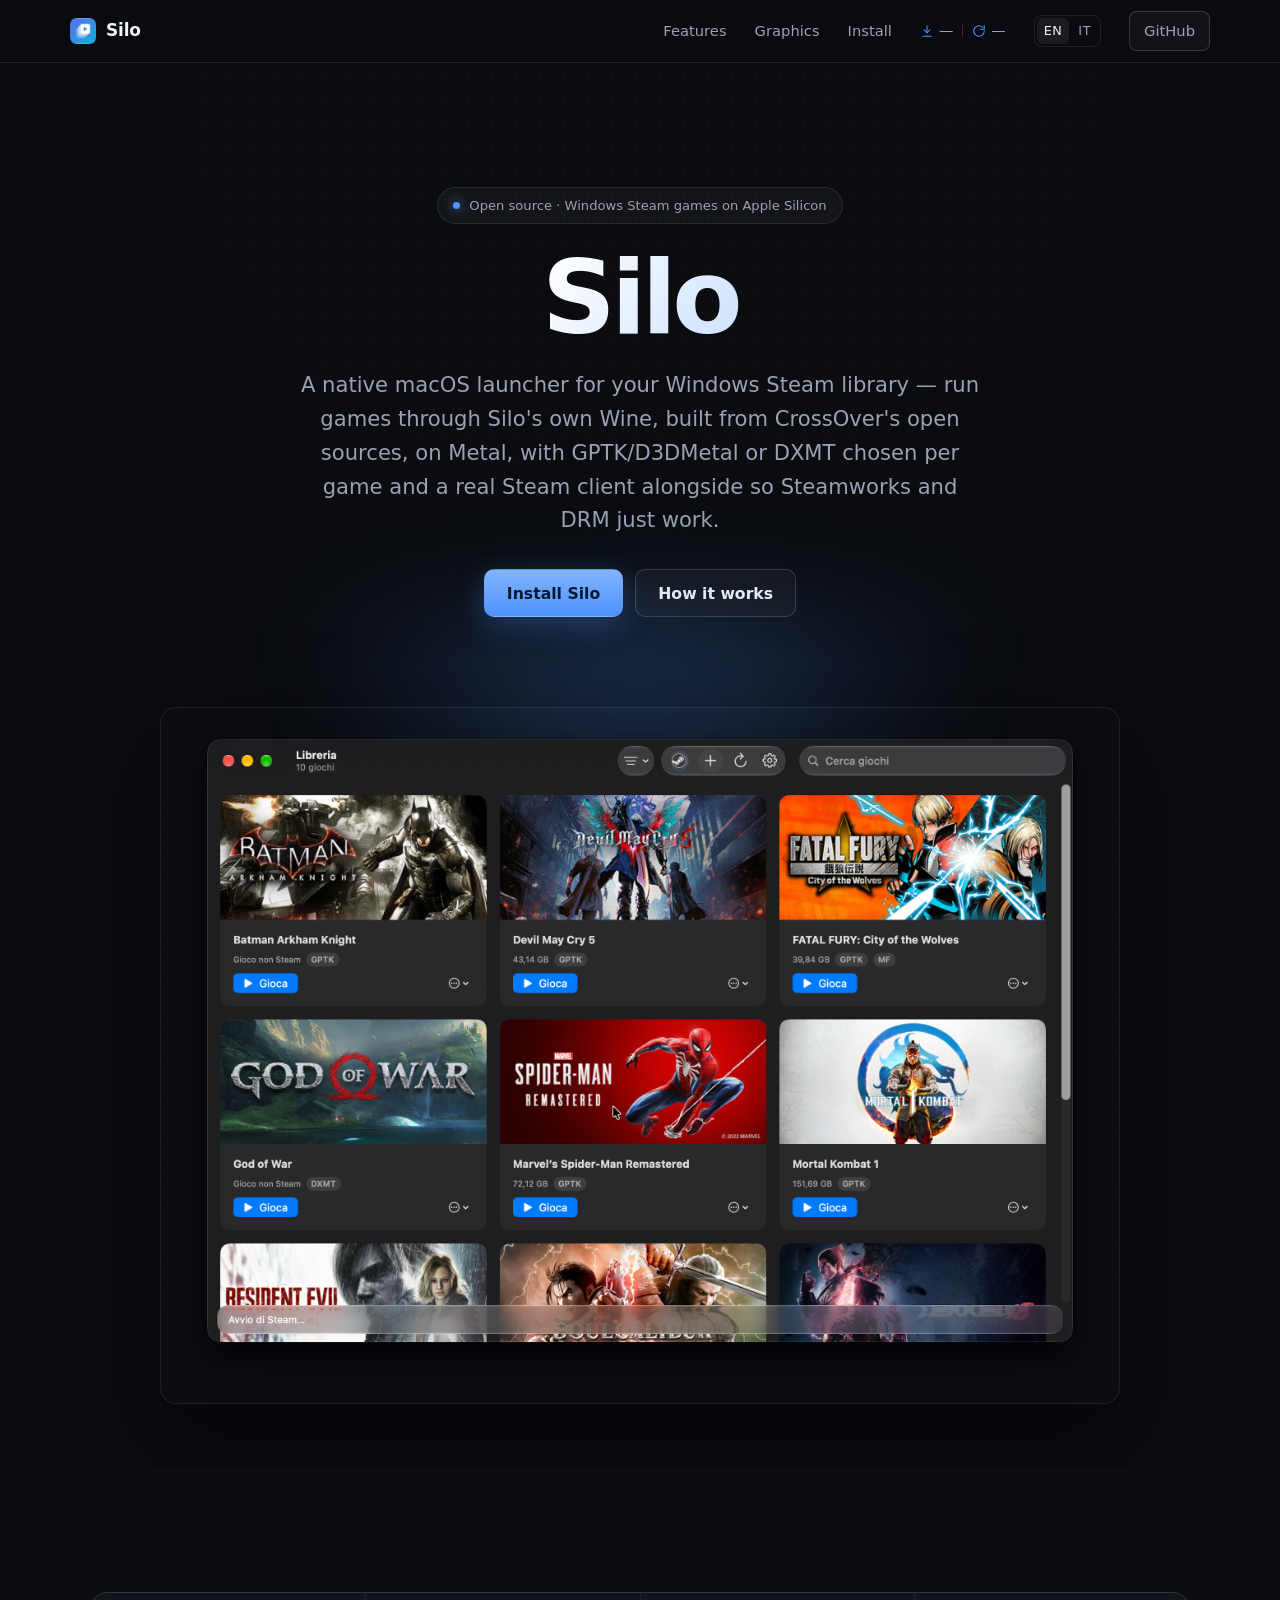
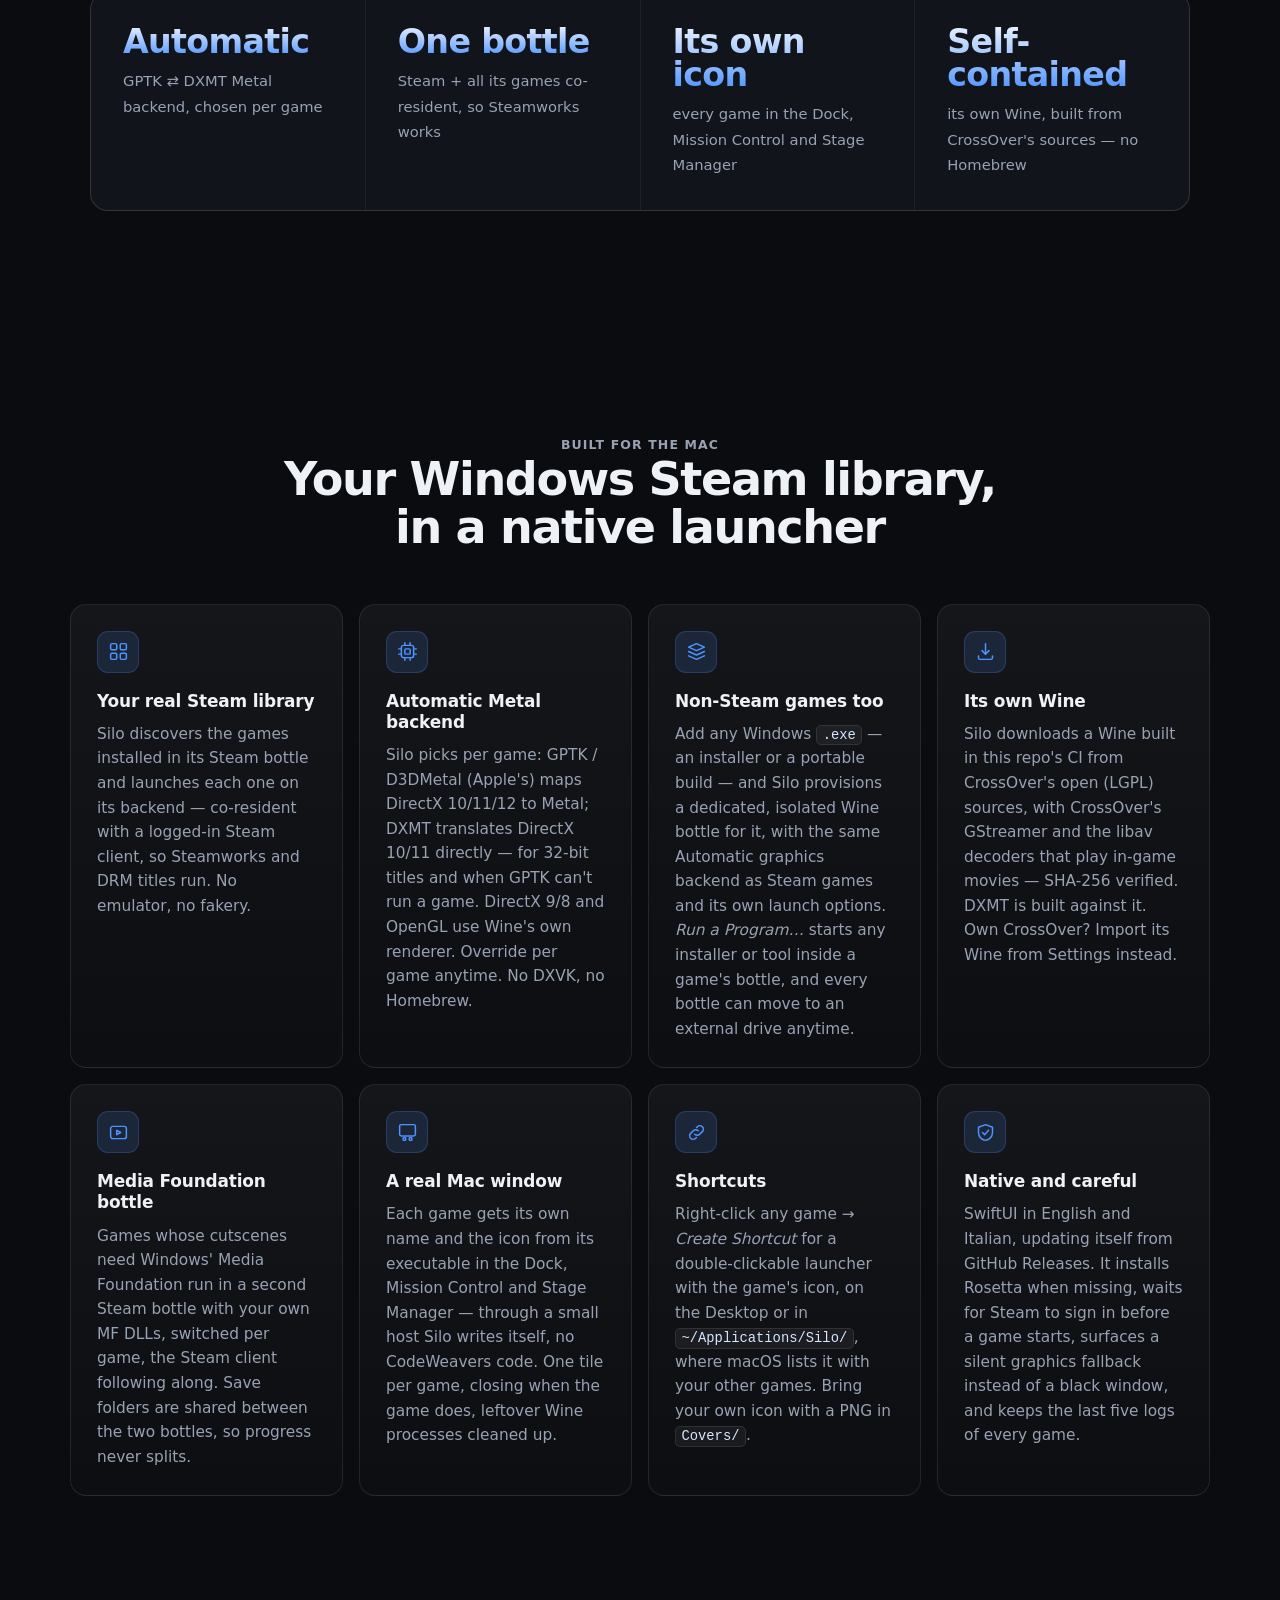
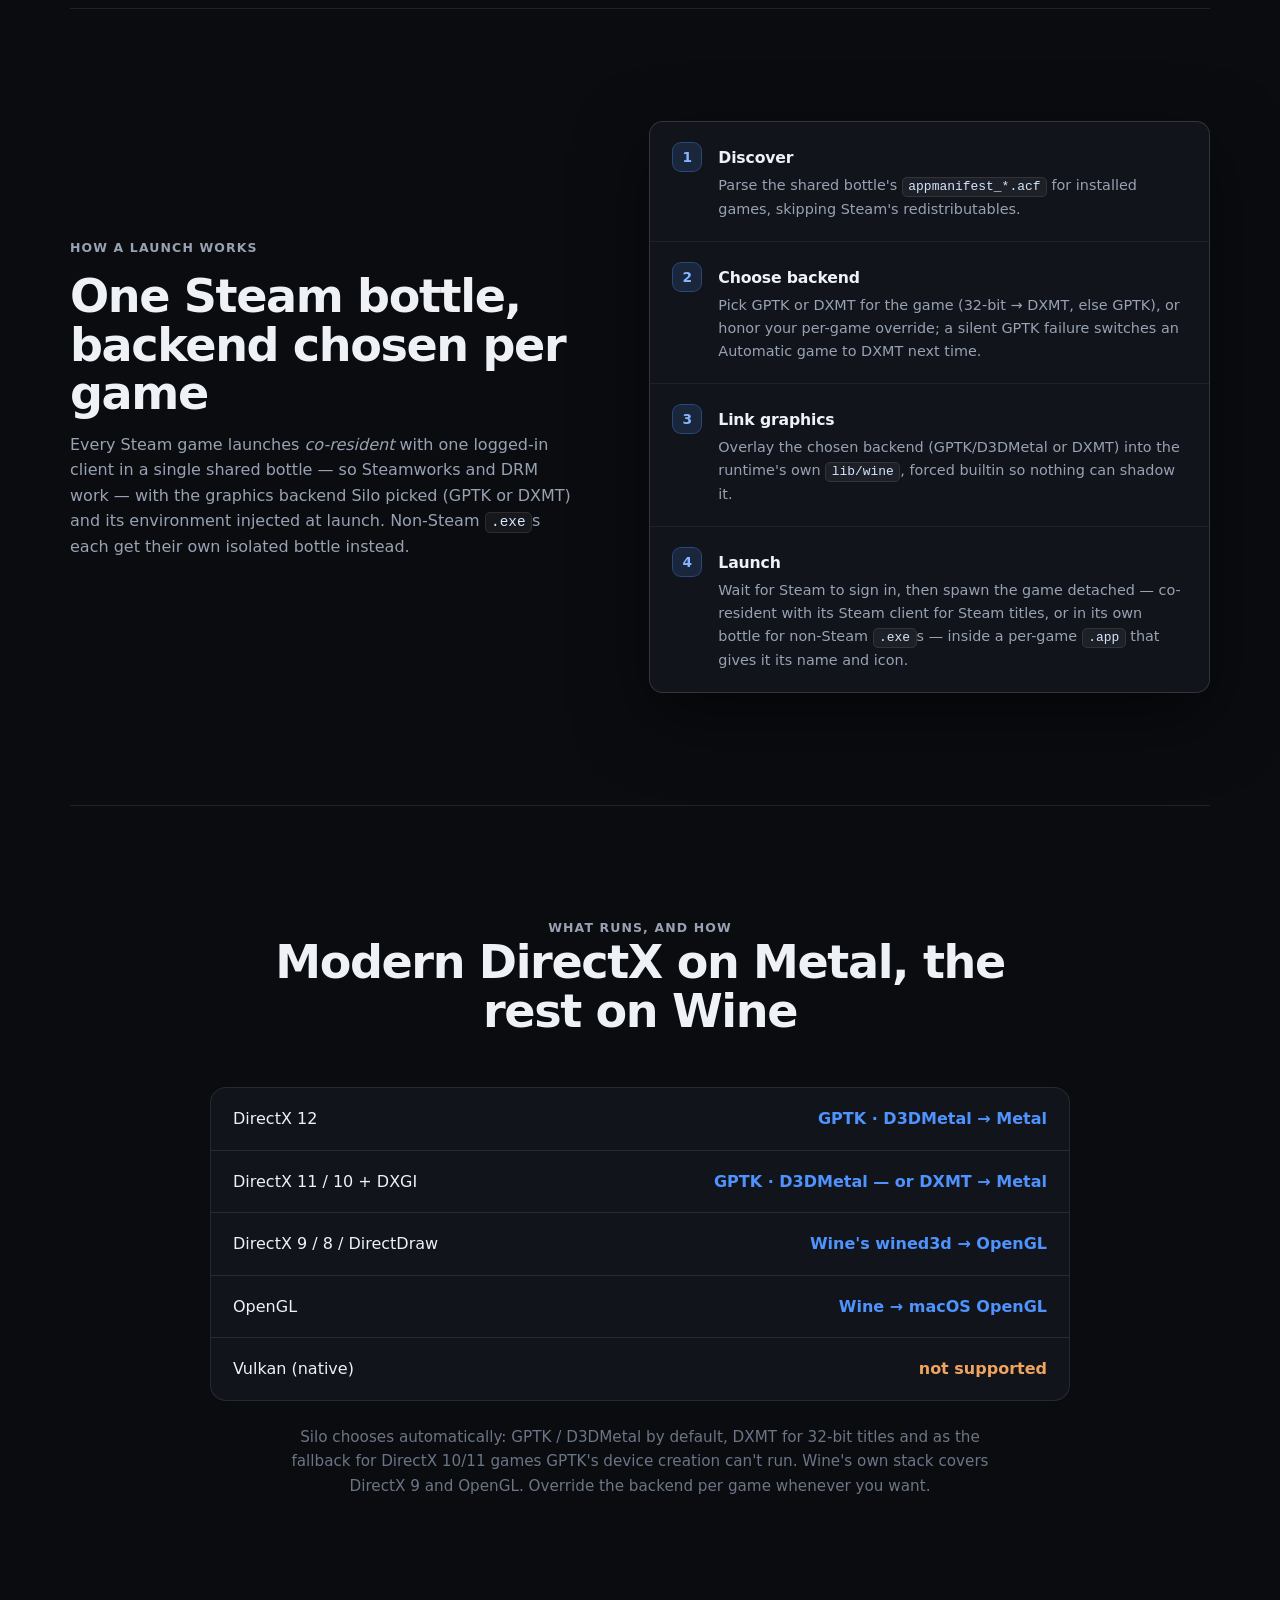
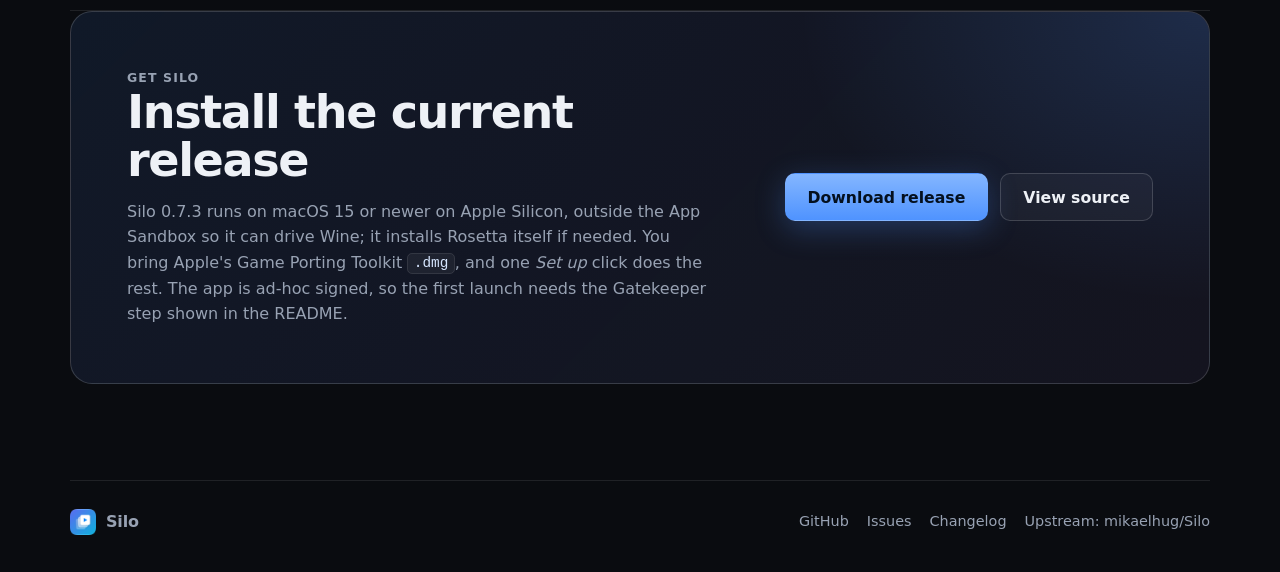
==== docs/index.html @ 8a3b64c2 "README e sito: immagine della libreria di nuovo visibile Il testo alternativo di dashboard.png scrit" ====
<!doctype html>
<html lang="en">
  <head>
    <meta charset="utf-8">
    <meta name="viewport" content="width=device-width, initial-scale=1">
    <title>Silo - Windows Steam games on Apple Silicon</title>
    <meta
      name="description"
      content="Silo is a native, open-source macOS launcher for your Windows Steam library. It runs games through its own Wine, built from CrossOver's open sources, on Metal — automatically choosing Apple's GPTK/D3DMetal or DXMT per game — co-resident with a real Steam client so Steamworks and DRM work, with in-game video, per-game icons in the Dock and Mission Control, and isolated bottles for non-Steam games."
    >
    <meta name="theme-color" content="#0a0c10">
    <link rel="canonical" href="https://dino0005.github.io/Silo/">
    <link rel="alternate" hreflang="en" href="https://dino0005.github.io/Silo/">
    <link rel="alternate" hreflang="it" href="https://dino0005.github.io/Silo/it/">
    <link rel="alternate" hreflang="x-default" href="https://dino0005.github.io/Silo/">
    <!--
      Language pick: a visitor whose browser's first preferred language is Italian
      goes to it/, unless they chose a language with the EN · IT switch (stored in
      localStorage as "silo-lang", which always wins). Runs before the stylesheet
      so the English page never flashes on the way.
    -->
    <script>
      (function () {
        var choice = null;
        try { choice = localStorage.getItem("silo-lang"); } catch (e) { /* storage blocked: follow the browser */ }
        var langs = navigator.languages && navigator.languages.length ? navigator.languages : [navigator.language || ""];
        if (choice === "it" || (!choice && /^it\b/i.test(langs[0]))) {
          location.replace("it/" + location.hash);
        }
      })();
    </script>
    <meta property="og:title" content="Silo - Windows Steam games on Apple Silicon">
    <meta
      property="og:description"
      content="A native macOS launcher for Windows Steam games: Wine built from CrossOver's sources, an automatic GPTK/D3DMetal ⇄ DXMT backend per game, a co-resident Steam client so Steamworks and DRM work, in-game video, and isolated bottles for non-Steam games."
    >
    <meta property="og:type" content="website">
    <meta property="og:url" content="https://dino0005.github.io/Silo/">
    <meta property="og:image" content="https://dino0005.github.io/Silo/images/dashboard.png">
    <meta name="twitter:card" content="summary_large_image">
    <meta name="twitter:title" content="Silo - Windows Steam games on Apple Silicon">
    <meta
      name="twitter:description"
      content="A native, open-source macOS launcher for Windows Steam games — Wine on Metal with an automatic GPTK/D3DMetal ⇄ DXMT backend and a real co-resident Steam client."
    >
    <meta name="twitter:image" content="https://dino0005.github.io/Silo/images/dashboard.png">
    <link rel="icon" type="image/png" href="images/silo-icon.png">
    <link rel="apple-touch-icon" href="images/silo-icon.png">
    <link rel="stylesheet" href="styles.css">
    <script type="application/ld+json">
      {
        "@context": "https://schema.org",
        "@type": "SoftwareApplication",
        "name": "Silo",
        "applicationCategory": "GameApplication",
        "operatingSystem": "macOS 15+ on Apple Silicon",
        "description": "A native, open-source macOS launcher for Windows Steam games via Wine built from CrossOver's open sources, choosing a Metal graphics backend per game — Apple's Game Porting Toolkit (D3DMetal) or DXMT — with a co-resident Steam client so Steamworks and DRM work.",
        "softwareVersion": "0.7.3",
        "url": "https://dino0005.github.io/Silo/",
        "downloadUrl": "https://github.com/Dino0005/Silo/releases",
        "codeRepository": "https://github.com/Dino0005/Silo",
        "programmingLanguage": ["Swift"],
        "screenshot": "https://dino0005.github.io/Silo/images/dashboard.png"
      }
    </script>
  </head>
  <body>
    <nav class="nav" aria-label="Main navigation">
      <div class="nav-inner">
        <a class="brand" href="#top" aria-label="Silo home">
          <img class="brand-mark" src="images/silo-icon.png" alt="" width="26" height="26">
          <span>Silo</span>
        </a>
        <div class="nav-links">
          <a href="#features">Features</a>
          <a href="#graphics">Graphics</a>
          <a href="#install">Install</a>
          <!-- Total downloads + latest-release downloads, filled from stats.json at runtime; hidden until it loads. -->
          <a class="nav-stat" id="nav-stat" href="https://github.com/Dino0005/Silo/releases" aria-label="Downloads and latest release" hidden>
            <span class="nav-stat-item" id="nav-stat-downloads">
              <svg class="nav-stat-icon" viewBox="0 0 24 24" fill="none" stroke="currentColor" stroke-width="1.8" stroke-linecap="round" stroke-linejoin="round" aria-hidden="true">
                <path d="M12 3v12"></path>
                <path d="M7 10l5 5 5-5"></path>
                <path d="M5 21h14"></path>
              </svg>
              <span id="nav-stat-total">—</span>
            </span>
            <span class="nav-stat-sep" aria-hidden="true"></span>
            <span class="nav-stat-item" id="nav-stat-updates">
              <svg class="nav-stat-icon" viewBox="0 0 24 24" fill="none" stroke="currentColor" stroke-width="1.8" stroke-linecap="round" stroke-linejoin="round" aria-hidden="true">
                <path d="M21 12a9 9 0 1 1-2.64-6.36"></path>
                <path d="M21 3v6h-6"></path>
              </svg>
              <span id="nav-stat-latest">—</span>
            </span>
          </a>
          <span class="nav-lang" aria-label="Language">
            <a href="./" lang="en" data-lang="en" aria-current="page">EN</a>
            <a href="it/" lang="it" hreflang="it" data-lang="it">IT</a>
          </span>
          <a class="nav-cta" href="https://github.com/Dino0005/Silo">GitHub</a>
        </div>
      </div>
    </nav>

    <header class="hero" id="top">
      <div class="hero-inner">
        <p class="badge">Open source · Windows Steam games on Apple Silicon</p>
        <h1>Silo</h1>
        <p class="lede">
          A native macOS launcher for your Windows Steam library — run games
          through Silo's own Wine, built from CrossOver's open sources, on Metal,
          with GPTK/D3DMetal or DXMT chosen per game and a real Steam client
          alongside so Steamworks and DRM just work.
        </p>
        <div class="actions" aria-label="Primary actions">
          <a class="button primary" href="#install">Install Silo</a>
          <a class="button secondary" href="#how">How it works</a>
        </div>
      </div>
      <div class="hero-shot">
        <img
          src="images/dashboard.png"
          alt="Silo library window in its Classic layout — a ten-game library in alphabetical order, Steam and non-Steam games together: Batman Arkham Knight, Devil May Cry 5, Fatal Fury: City of the Wolves, God of War, Marvel's Spider-Man Remastered and Mortal Kombat 1, each with its whole cover, install size or “non-Steam game”, a graphics-backend badge (GPTK or DXMT), an MF badge on the games in the Media Foundation bottle, and a Play button; below them Resident Evil Requiem, Soulcalibur VI and Tekken 8 show through a Liquid Glass status line reading “Starting Steam…”"
          width="960"
        >
      </div>
    </header>

    <main>
      <section class="section" style="padding-top: clamp(48px, 7vw, 84px)">
        <div class="metric-band" aria-label="Silo at a glance">
          <div class="metric">
            <span class="metric-value">Automatic</span>
            <span class="metric-label">GPTK ⇄ DXMT Metal backend, chosen per game</span>
          </div>
          <div class="metric">
            <span class="metric-value">One bottle</span>
            <span class="metric-label">Steam + all its games co-resident, so Steamworks works</span>
          </div>
          <div class="metric">
            <span class="metric-value">Its own icon</span>
            <span class="metric-label">every game in the Dock, Mission Control and Stage Manager</span>
          </div>
          <div class="metric">
            <span class="metric-value">Self-contained</span>
            <span class="metric-label">its own Wine, built from CrossOver's sources — no Homebrew</span>
          </div>
        </div>
      </section>

      <section class="section" id="features">
        <div class="section-heading">
          <p class="eyebrow">Built for the Mac</p>
          <h2>Your Windows Steam library, in a native launcher</h2>
        </div>
        <div class="feature-grid">
          <article class="feature">
            <div class="feature-icon" aria-hidden="true">
              <svg viewBox="0 0 24 24" fill="none" stroke="currentColor" stroke-width="1.7" stroke-linecap="round" stroke-linejoin="round">
                <rect x="3" y="3" width="7" height="7" rx="1.5"></rect>
                <rect x="14" y="3" width="7" height="7" rx="1.5"></rect>
                <rect x="3" y="14" width="7" height="7" rx="1.5"></rect>
                <rect x="14" y="14" width="7" height="7" rx="1.5"></rect>
              </svg>
            </div>
            <h3>Your real Steam library</h3>
            <p>
              Silo discovers the games installed in its Steam bottle and launches
              each one on its backend — co-resident with a logged-in Steam client,
              so Steamworks and DRM titles run. No emulator, no fakery.
            </p>
          </article>
          <article class="feature">
            <div class="feature-icon" aria-hidden="true">
              <svg viewBox="0 0 24 24" fill="none" stroke="currentColor" stroke-width="1.7" stroke-linecap="round" stroke-linejoin="round">
                <rect x="5" y="5" width="14" height="14" rx="2.5"></rect>
                <rect x="9" y="9" width="6" height="6" rx="1"></rect>
                <path d="M9 2v3M15 2v3M9 19v3M15 19v3M2 9h3M2 15h3M19 9h3M19 15h3"></path>
              </svg>
            </div>
            <h3>Automatic Metal backend</h3>
            <p>
              Silo picks per game: GPTK / D3DMetal (Apple's) maps DirectX 10/11/12
              to Metal; DXMT translates DirectX 10/11 directly — for 32-bit titles
              and when GPTK can't run a game. DirectX 9/8 and OpenGL use Wine's own
              renderer. Override per game anytime. No DXVK, no Homebrew.
            </p>
          </article>
          <article class="feature">
            <div class="feature-icon" aria-hidden="true">
              <svg viewBox="0 0 24 24" fill="none" stroke="currentColor" stroke-width="1.7" stroke-linecap="round" stroke-linejoin="round">
                <path d="M3 7l9-4 9 4-9 4-9-4z"></path>
                <path d="M3 12l9 4 9-4"></path>
                <path d="M3 17l9 4 9-4"></path>
              </svg>
            </div>
            <h3>Non-Steam games too</h3>
            <p>
              Add any Windows <code>.exe</code> — an installer or a portable build —
              and Silo provisions a dedicated, isolated Wine bottle for it, with the
              same Automatic graphics backend as Steam games and its own launch options.
              <em>Run a Program…</em> starts any installer or tool inside a game's bottle,
              and every bottle can move to an external drive anytime.
            </p>
          </article>
          <article class="feature">
            <div class="feature-icon" aria-hidden="true">
              <svg viewBox="0 0 24 24" fill="none" stroke="currentColor" stroke-width="1.7" stroke-linecap="round" stroke-linejoin="round">
                <path d="M12 3v12"></path>
                <path d="M8 11l4 4 4-4"></path>
                <path d="M4 17v2a2 2 0 0 0 2 2h12a2 2 0 0 0 2-2v-2"></path>
              </svg>
            </div>
            <h3>Its own Wine</h3>
            <p>
              Silo downloads a Wine built in this repo's CI from CrossOver's open
              (LGPL) sources, with CrossOver's GStreamer and the libav decoders that
              play in-game movies — SHA-256 verified. DXMT is built against it. Own
              CrossOver? Import its Wine from Settings instead.
            </p>
          </article>
          <article class="feature">
            <div class="feature-icon" aria-hidden="true">
              <svg viewBox="0 0 24 24" fill="none" stroke="currentColor" stroke-width="1.7" stroke-linecap="round" stroke-linejoin="round">
                <rect x="3" y="5" width="18" height="14" rx="2.5"></rect>
                <path d="M10 9.5v5l4.5-2.5z"></path>
              </svg>
            </div>
            <h3>Media Foundation bottle</h3>
            <p>
              Games whose cutscenes need Windows' Media Foundation run in a second
              Steam bottle with your own MF DLLs, switched per game, the Steam client
              following along. Save folders are shared between the two bottles, so
              progress never splits.
            </p>
          </article>
          <article class="feature">
            <div class="feature-icon" aria-hidden="true">
              <svg viewBox="0 0 24 24" fill="none" stroke="currentColor" stroke-width="1.7" stroke-linecap="round" stroke-linejoin="round">
                <rect x="3" y="3" width="18" height="13" rx="2"></rect>
                <rect x="7" y="18" width="3" height="3" rx="0.8"></rect>
                <rect x="14" y="18" width="3" height="3" rx="0.8"></rect>
              </svg>
            </div>
            <h3>A real Mac window</h3>
            <p>
              Each game gets its own name and the icon from its executable in the
              Dock, Mission Control and Stage Manager — through a small host Silo
              writes itself, no CodeWeavers code. One tile per game, closing when the
              game does, leftover Wine processes cleaned up.
            </p>
          </article>
          <article class="feature">
            <div class="feature-icon" aria-hidden="true">
              <svg viewBox="0 0 24 24" fill="none" stroke="currentColor" stroke-width="1.7" stroke-linecap="round" stroke-linejoin="round">
                <path d="M10 14a4 4 0 0 0 5.66 0l3-3a4 4 0 0 0-5.66-5.66l-1 1"></path>
                <path d="M14 10a4 4 0 0 0-5.66 0l-3 3a4 4 0 0 0 5.66 5.66l1-1"></path>
              </svg>
            </div>
            <h3>Shortcuts</h3>
            <p>
              Right-click any game → <em>Create Shortcut</em> for a double-clickable
              launcher with the game's icon, on the Desktop or in
              <code>~/Applications/Silo/</code>, where macOS lists it with your other
              games. Bring your own icon with a PNG in <code>Covers/</code>.
            </p>
          </article>
          <article class="feature">
            <div class="feature-icon" aria-hidden="true">
              <svg viewBox="0 0 24 24" fill="none" stroke="currentColor" stroke-width="1.7" stroke-linecap="round" stroke-linejoin="round">
                <path d="M12 3l8 3v6c0 4.5-3.4 8.2-8 9-4.6-.8-8-4.5-8-9V6z"></path>
                <path d="M8.5 12l2.5 2.5 4.5-5"></path>
              </svg>
            </div>
            <h3>Native and careful</h3>
            <p>
              SwiftUI in English and Italian, updating itself from GitHub Releases.
              It installs Rosetta when missing, waits for Steam to sign in before a
              game starts, surfaces a silent graphics fallback instead of a black
              window, and keeps the last five logs of every game.
            </p>
          </article>
        </div>
      </section>

      <section class="split" id="how">
        <div>
          <p class="eyebrow">How a launch works</p>
          <h2>One Steam bottle, backend chosen per game</h2>
          <p>
            Every Steam game launches <em>co-resident</em> with one logged-in client
            in a single shared bottle — so Steamworks and DRM work — with the graphics
            backend Silo picked (GPTK or DXMT) and its environment injected at launch.
            Non-Steam <code>.exe</code>s each get their own isolated bottle instead.
          </p>
        </div>
        <div class="flow" aria-label="The launch pipeline">
          <div class="flow-step">
            <span class="n" aria-hidden="true">1</span>
            <div>
              <h4>Discover</h4>
              <p>Parse the shared bottle's <code>appmanifest_*.acf</code> for installed games, skipping Steam's redistributables.</p>
            </div>
          </div>
          <div class="flow-step">
            <span class="n" aria-hidden="true">2</span>
            <div>
              <h4>Choose backend</h4>
              <p>Pick GPTK or DXMT for the game (32-bit → DXMT, else GPTK), or honor your per-game override; a silent GPTK failure switches an Automatic game to DXMT next time.</p>
            </div>
          </div>
          <div class="flow-step">
            <span class="n" aria-hidden="true">3</span>
            <div>
              <h4>Link graphics</h4>
              <p>Overlay the chosen backend (GPTK/D3DMetal or DXMT) into the runtime's own <code>lib/wine</code>, forced builtin so nothing can shadow it.</p>
            </div>
          </div>
          <div class="flow-step">
            <span class="n" aria-hidden="true">4</span>
            <div>
              <h4>Launch</h4>
              <p>Wait for Steam to sign in, then spawn the game detached — co-resident with its Steam client for Steam titles, or in its own bottle for non-Steam <code>.exe</code>s — inside a per-game <code>.app</code> that gives it its name and icon.</p>
            </div>
          </div>
        </div>
      </section>

      <section class="section" id="graphics">
        <div class="section-heading">
          <p class="eyebrow">What runs, and how</p>
          <h2>Modern DirectX on Metal, the rest on Wine</h2>
        </div>
        <div class="comparison">
          <div class="comparison-row">
            <span>DirectX 12</span>
            <strong>GPTK · D3DMetal → Metal</strong>
          </div>
          <div class="comparison-row">
            <span>DirectX 11 / 10 + DXGI</span>
            <strong>GPTK · D3DMetal — or DXMT → Metal</strong>
          </div>
          <div class="comparison-row">
            <span>DirectX 9 / 8 / DirectDraw</span>
            <strong>Wine's wined3d → OpenGL</strong>
          </div>
          <div class="comparison-row">
            <span>OpenGL</span>
            <strong>Wine → macOS OpenGL</strong>
          </div>
          <div class="comparison-row trail">
            <span>Vulkan (native)</span>
            <strong>not supported</strong>
          </div>
        </div>
        <p class="note">
          Silo chooses automatically: GPTK / D3DMetal by default, DXMT for 32-bit
          titles and as the fallback for DirectX 10/11 games GPTK's device creation
          can't run. Wine's own stack covers DirectX 9 and OpenGL. Override the
          backend per game whenever you want.
        </p>
      </section>

      <section class="install" id="install">
        <div>
          <p class="eyebrow">Get Silo</p>
          <h2>Install the current release</h2>
          <p>
            Silo 0.7.3 runs on macOS 15 or newer on Apple Silicon, outside the App
            Sandbox so it can drive Wine; it installs Rosetta itself if needed. You
            bring Apple's Game Porting Toolkit <code>.dmg</code>, and one <em>Set up</em>
            click does the rest. The app is ad-hoc signed, so the first launch needs
            the Gatekeeper step shown in the README.
          </p>
        </div>
        <div class="install-actions">
          <a class="button primary" href="https://github.com/Dino0005/Silo/releases">Download release</a>
          <a class="button secondary" href="https://github.com/Dino0005/Silo">View source</a>
        </div>
      </section>
    </main>

    <footer class="footer">
      <a class="brand" href="#top" aria-label="Silo home">
        <img class="brand-mark" src="images/silo-icon.png" alt="" width="26" height="26">
        <span>Silo</span>
      </a>
      <a href="https://github.com/Dino0005/Silo">GitHub</a>
      <a href="https://github.com/Dino0005/Silo/issues">Issues</a>
      <a href="https://github.com/Dino0005/Silo/blob/main/CHANGELOG.md">Changelog</a>
      <a href="https://github.com/mikaelhug/Silo">Upstream: mikaelhug/Silo</a>
    </footer>

    <!--
      Nav download counter. stats.json is generated at deploy time from GitHub's
      release download counts (Scripts/gen-stats.sh, run by the pages workflow) —
      no client-side tracking. The counter stays hidden unless the file loads and
      has a published release, so the nav degrades cleanly with JS off or data absent.
    -->
    <script>
      (function () {
        fetch("stats.json", { cache: "no-cache" })
          .then(function (r) { return r.ok ? r.json() : null; })
          .then(function (s) {
            if (!s || !s.latest) return;
            var fmt = function (n) { return (n || 0).toLocaleString("en-US"); };
            document.getElementById("nav-stat-total").textContent = fmt(s.total_downloads);
            document.getElementById("nav-stat-latest").textContent = fmt(s.latest.downloads);
            document.getElementById("nav-stat-downloads").title =
              fmt(s.total_downloads) + " total downloads across all releases";
            document.getElementById("nav-stat-updates").title =
              fmt(s.latest.downloads) + " on the latest release (v" + s.latest.version + ")";
            document.getElementById("nav-stat").hidden = false;
          })
          .catch(function () { /* leave the counter hidden */ });
      })();

      // The EN · IT switch remembers the choice, so the language redirect stops overriding it.
      document.querySelectorAll("[data-lang]").forEach(function (a) {
        a.addEventListener("click", function () {
          try { localStorage.setItem("silo-lang", a.dataset.lang); } catch (e) { /* not remembered: still navigates */ }
        });
      });
    </script>
  </body>
</html>
---- docs/styles.css ----
/* Silo — dark, modern marketing site (shares Velox's design language) */

:root {
  color-scheme: dark;

  --bg: #0a0c10;
  --bg-elev: #11141b;
  --surface: rgba(255, 255, 255, 0.035);
  --surface-2: rgba(255, 255, 255, 0.07);

  --border: rgba(255, 255, 255, 0.09);
  --border-strong: rgba(255, 255, 255, 0.16);

  --text: #eef1f6;
  --muted: #98a2b3;
  --faint: #6b7585;

  --accent: #4f93ff;
  --accent-bright: #84b6ff;
  --accent-ink: #04101f;
  --accent-soft: rgba(79, 147, 255, 0.14);
  --violet: #9d7cf0;
  --amber: #f0a35e;

  --shadow: 0 24px 70px rgba(0, 0, 0, 0.5);
  --w: 1140px;
  --nav-h: 62px;
}

* {
  box-sizing: border-box;
}

html {
  scroll-behavior: smooth;
  scroll-padding-top: calc(var(--nav-h) + 16px);
  -webkit-text-size-adjust: 100%;
}

body {
  margin: 0;
  color: var(--text);
  background:
    radial-gradient(900px 520px at 12% -8%, rgba(79, 147, 255, 0.13), transparent 60%),
    radial-gradient(820px 480px at 92% -4%, rgba(157, 124, 240, 0.12), transparent 58%),
    var(--bg);
  background-repeat: no-repeat;
  font-family:
    Inter, ui-sans-serif, system-ui, -apple-system, BlinkMacSystemFont,
    "Segoe UI", sans-serif;
  font-feature-settings: "cv02", "cv03", "cv04", "ss01";
  line-height: 1.6;
  -webkit-font-smoothing: antialiased;
}

::selection {
  background: rgba(79, 147, 255, 0.3);
  color: #fff;
}

a {
  color: var(--accent);
  text-decoration: none;
}

p a {
  text-decoration: underline;
  text-decoration-color: rgba(79, 147, 255, 0.4);
  text-underline-offset: 0.18em;
}

p a:hover {
  text-decoration-color: var(--accent);
}

code {
  border: 1px solid var(--border);
  border-radius: 5px;
  background: rgba(255, 255, 255, 0.05);
  padding: 0.08rem 0.34rem;
  font-family: ui-monospace, SFMono-Regular, "SF Mono", Menlo, monospace;
  font-size: 0.9em;
  color: #d6e6ff;
}

h1,
h2,
h3,
p {
  margin-top: 0;
}

h2 {
  margin-bottom: 14px;
  font-size: clamp(1.9rem, 3.6vw, 3rem);
  line-height: 1.05;
  letter-spacing: -0.03em;
}

h3 {
  margin-bottom: 10px;
  font-size: 1.06rem;
  line-height: 1.25;
  letter-spacing: -0.01em;
}

.eyebrow {
  margin: 0 0 14px;
  color: var(--accent);
  font-size: 0.78rem;
  font-weight: 700;
  letter-spacing: 0.09em;
  text-transform: uppercase;
}

/* ---------- nav ---------- */

.nav {
  position: sticky;
  top: 0;
  z-index: 100;
  background: rgba(10, 12, 16, 0.72);
  backdrop-filter: blur(16px) saturate(150%);
  -webkit-backdrop-filter: blur(16px) saturate(150%);
  border-bottom: 1px solid var(--border);
}

.nav-inner {
  display: flex;
  width: min(var(--w), calc(100% - 40px));
  height: var(--nav-h);
  margin: 0 auto;
  align-items: center;
  justify-content: space-between;
}

.brand {
  display: flex;
  align-items: center;
  gap: 10px;
  color: var(--text);
  font-size: 1.06rem;
  font-weight: 700;
  letter-spacing: -0.01em;
}

.brand-mark {
  width: 26px;
  height: 26px;
}

.nav-links {
  display: flex;
  align-items: center;
  gap: clamp(14px, 2.5vw, 28px);
  font-size: 0.92rem;
}

.nav-links a {
  color: var(--muted);
  transition: color 0.15s ease;
}

.nav-links a:hover {
  color: var(--text);
}

.nav-cta {
  padding: 7px 14px;
  border: 1px solid var(--border-strong);
  border-radius: 8px;
  background: var(--surface);
  color: var(--text);
}

.nav-cta:hover {
  background: var(--surface-2);
}

.nav-lang {
  display: inline-flex;
  gap: 2px;
  padding: 2px;
  border: 1px solid var(--border);
  border-radius: 8px;
  font-size: 0.8rem;
  letter-spacing: 0.04em;
}

.nav-lang a {
  padding: 3px 7px;
  border-radius: 6px;
}

.nav-lang a[aria-current="page"] {
  background: var(--surface-2);
  color: var(--text);
}

.nav-stat {
  display: inline-flex;
  align-items: center;
  gap: 9px;
  color: var(--muted);
  font-size: 0.9rem;
  font-variant-numeric: tabular-nums;
  transition: color 0.15s ease;
}

.nav-stat:hover {
  color: var(--text);
}

.nav-stat-item {
  display: inline-flex;
  align-items: center;
  gap: 5px;
}

.nav-stat-sep {
  width: 1px;
  height: 13px;
  background: var(--border-strong);
}

.nav-stat-icon {
  width: 14px;
  height: 14px;
  color: var(--accent);
}

/* ---------- hero ---------- */

.hero {
  position: relative;
  overflow: hidden;
  padding: clamp(64px, 10vw, 124px) 0 clamp(36px, 6vw, 64px);
  text-align: center;
}

.hero::before {
  position: absolute;
  inset: 0;
  background-image: radial-gradient(rgba(255, 255, 255, 0.05) 1px, transparent 1px);
  background-size: 24px 24px;
  -webkit-mask-image: radial-gradient(70% 60% at 50% 0%, #000, transparent 78%);
  mask-image: radial-gradient(70% 60% at 50% 0%, #000, transparent 78%);
  content: "";
  pointer-events: none;
}

.hero-inner {
  position: relative;
  z-index: 1;
  width: min(960px, calc(100% - 40px));
  margin: 0 auto;
}

.badge {
  display: inline-flex;
  align-items: center;
  gap: 9px;
  margin: 0 auto 26px;
  padding: 7px 15px;
  border: 1px solid var(--border);
  border-radius: 999px;
  background: rgba(255, 255, 255, 0.04);
  color: var(--muted);
  font-size: 0.82rem;
}

.badge::before {
  width: 7px;
  height: 7px;
  border-radius: 50%;
  background: var(--accent);
  box-shadow: 0 0 12px var(--accent);
  content: "";
}

.hero h1 {
  margin: 0 0 22px;
  font-size: clamp(3.4rem, 9vw, 6.4rem);
  line-height: 0.94;
  letter-spacing: -0.045em;
  background: linear-gradient(125deg, #ffffff 38%, var(--accent-bright));
  -webkit-background-clip: text;
  background-clip: text;
  color: transparent;
}

.lede {
  max-width: 680px;
  margin: 0 auto 32px;
  color: var(--muted);
  font-size: clamp(1.05rem, 2vw, 1.32rem);
}

.actions,
.install-actions {
  display: flex;
  flex-wrap: wrap;
  gap: 12px;
}

.hero .actions {
  justify-content: center;
}

.hero-shot {
  position: relative;
  z-index: 1;
  width: min(960px, calc(100% - 24px));
  margin: clamp(52px, 7vw, 92px) auto 0;
}

.hero-shot::before {
  position: absolute;
  inset: -14% 8% auto;
  height: 72%;
  background: radial-gradient(60% 100% at 50% 0%, rgba(79, 147, 255, 0.28), transparent 70%);
  filter: blur(46px);
  content: "";
  z-index: -1;
}

.hero-shot img {
  display: block;
  width: 100%;
  height: auto;
  border: 1px solid var(--border);
  border-radius: 16px;
  box-shadow: 0 40px 100px rgba(0, 0, 0, 0.62);
}

/* ---------- buttons ---------- */

.button {
  display: inline-flex;
  min-height: 48px;
  align-items: center;
  justify-content: center;
  gap: 8px;
  border: 1px solid transparent;
  border-radius: 10px;
  padding: 0 22px;
  font-weight: 600;
  font-size: 0.98rem;
  transition:
    transform 0.15s ease,
    background-color 0.15s ease,
    border-color 0.15s ease,
    box-shadow 0.15s ease;
}

.button:hover {
  transform: translateY(-2px);
}

.button.primary {
  background: linear-gradient(180deg, var(--accent-bright), var(--accent));
  color: var(--accent-ink);
  box-shadow: 0 8px 30px rgba(79, 147, 255, 0.28);
}

.button.primary:hover {
  box-shadow: 0 14px 42px rgba(79, 147, 255, 0.4);
}

.button.secondary {
  border-color: var(--border-strong);
  background: var(--surface);
  color: var(--text);
}

.button.secondary:hover {
  border-color: rgba(255, 255, 255, 0.26);
  background: var(--surface-2);
}

/* ---------- capability band ---------- */

.metric-band {
  display: grid;
  width: min(var(--w), calc(100% - 40px));
  margin: clamp(8px, 4vw, 40px) auto 0;
  grid-template-columns: repeat(4, minmax(0, 1fr));
  gap: 1px;
  border: 1px solid var(--border);
  border-radius: 18px;
  background: var(--border);
  overflow: hidden;
}

.metric {
  background: var(--bg-elev);
  padding: clamp(22px, 3vw, 32px);
}

.metric-value {
  display: block;
  margin-bottom: 10px;
  font-size: clamp(1.5rem, 2.6vw, 2.1rem);
  font-weight: 700;
  line-height: 1;
  letter-spacing: -0.02em;
  background: linear-gradient(180deg, #eaf2ff, var(--accent));
  -webkit-background-clip: text;
  background-clip: text;
  color: transparent;
}

.metric-label {
  color: var(--muted);
  font-size: 0.92rem;
}

/* ---------- sections ---------- */

.section {
  width: min(var(--w), calc(100% - 40px));
  margin: 0 auto;
  padding: clamp(64px, 9vw, 112px) 0;
}

.section-heading {
  max-width: 760px;
  margin: 0 auto clamp(34px, 5vw, 52px);
  text-align: center;
}

.section-heading p {
  margin: 0;
  color: var(--muted);
}

/* ---------- feature grid ---------- */

.feature-grid {
  display: grid;
  grid-template-columns: repeat(4, minmax(0, 1fr));
  gap: 16px;
}

.feature {
  border: 1px solid var(--border);
  border-radius: 16px;
  background: linear-gradient(180deg, rgba(255, 255, 255, 0.045), rgba(255, 255, 255, 0.012));
  padding: 26px;
  transition:
    transform 0.18s ease,
    border-color 0.18s ease,
    box-shadow 0.18s ease;
}

.feature:hover {
  transform: translateY(-4px);
  border-color: var(--border-strong);
  box-shadow: 0 18px 50px rgba(0, 0, 0, 0.45);
}

.feature-icon {
  display: grid;
  width: 42px;
  height: 42px;
  margin-bottom: 18px;
  place-items: center;
  border: 1px solid rgba(79, 147, 255, 0.22);
  border-radius: 11px;
  background: var(--accent-soft);
  color: var(--accent);
}

.feature-icon svg {
  width: 21px;
  height: 21px;
}

.feature p {
  margin: 0;
  color: var(--muted);
  font-size: 0.96rem;
}

/* ---------- split + flow card ---------- */

.split {
  display: grid;
  width: min(var(--w), calc(100% - 40px));
  margin: 0 auto;
  grid-template-columns: minmax(0, 0.95fr) minmax(320px, 1.05fr);
  gap: clamp(32px, 6vw, 72px);
  align-items: center;
  padding: clamp(64px, 9vw, 112px) 0;
  border-top: 1px solid var(--border);
}

.split p {
  color: var(--muted);
}

.flow {
  display: grid;
  gap: 1px;
  overflow: hidden;
  border: 1px solid var(--border);
  border-radius: 14px;
  background: var(--border);
  box-shadow: var(--shadow);
}

.flow-step {
  display: flex;
  align-items: flex-start;
  gap: 16px;
  padding: 20px 22px;
  background: var(--bg-elev);
}

.flow-step .n {
  display: grid;
  flex: none;
  width: 30px;
  height: 30px;
  place-items: center;
  border: 1px solid rgba(79, 147, 255, 0.3);
  border-radius: 9px;
  background: var(--accent-soft);
  color: var(--accent-bright);
  font-size: 0.86rem;
  font-weight: 700;
  font-variant-numeric: tabular-nums;
}

.flow-step h4 {
  margin: 3px 0 4px;
  font-size: 0.98rem;
  letter-spacing: -0.01em;
}

.flow-step p {
  margin: 0;
  color: var(--muted);
  font-size: 0.9rem;
}

/* ---------- comparison (graphics support) ---------- */

#graphics {
  border-top: 1px solid var(--border);
  border-bottom: 1px solid var(--border);
}

.comparison {
  width: min(860px, 100%);
  margin: 0 auto;
  overflow: hidden;
  border: 1px solid var(--border);
  border-radius: 16px;
  background: var(--bg-elev);
}

.comparison-row {
  display: flex;
  align-items: center;
  justify-content: space-between;
  gap: 20px;
  padding: 18px 22px;
  border-bottom: 1px solid var(--border);
}

.comparison-row:last-child {
  border-bottom: 0;
}

.comparison-row span {
  color: var(--text);
}

.comparison-row strong {
  color: var(--accent);
  font-weight: 600;
  text-align: right;
}

.comparison-row.trail strong {
  color: var(--amber);
}

.note {
  margin: 24px auto 0;
  max-width: 700px;
  color: var(--faint);
  text-align: center;
  font-size: 0.95rem;
}

/* ---------- install CTA ---------- */

.install {
  position: relative;
  display: flex;
  width: min(var(--w), calc(100% - 40px));
  margin: 0 auto clamp(60px, 8vw, 96px);
  align-items: center;
  justify-content: space-between;
  gap: 36px;
  overflow: hidden;
  padding: clamp(32px, 5vw, 56px);
  border: 1px solid var(--border-strong);
  border-radius: 22px;
  background: linear-gradient(135deg, rgba(79, 147, 255, 0.1), rgba(157, 124, 240, 0.07));
}

.install::before {
  position: absolute;
  inset: 0;
  background: radial-gradient(60% 130% at 100% 0%, rgba(79, 147, 255, 0.18), transparent 60%);
  content: "";
  pointer-events: none;
}

.install > * {
  position: relative;
  z-index: 1;
}

.install > div:first-child {
  max-width: 580px;
}

.install p {
  margin: 0;
  color: var(--muted);
}

/* ---------- footer ---------- */

.footer {
  display: flex;
  width: min(var(--w), calc(100% - 40px));
  margin: 0 auto;
  align-items: center;
  gap: 18px;
  padding: 28px 0 40px;
  border-top: 1px solid var(--border);
  color: var(--faint);
  font-size: 0.9rem;
}

.footer a {
  color: var(--muted);
}

.footer a:hover {
  color: var(--text);
}

.footer .brand {
  margin-right: auto;
  font-size: 1rem;
}

/* ---------- responsive ---------- */

@media (max-width: 920px) {
  .metric-band,
  .feature-grid {
    grid-template-columns: repeat(2, minmax(0, 1fr));
  }

  .split {
    grid-template-columns: 1fr;
  }

  .install {
    flex-direction: column;
    align-items: flex-start;
  }
}

@media (max-width: 600px) {
  .nav-links {
    gap: 16px;
    font-size: 0.86rem;
  }

  .nav-links > a:not(.nav-cta):not(.nav-stat) {
    display: none;
  }

  .metric-band,
  .feature-grid {
    grid-template-columns: 1fr;
  }

  .footer {
    flex-direction: column;
    align-items: flex-start;
  }

  .footer .brand {
    margin-right: 0;
  }
}

@media (prefers-reduced-motion: reduce) {
  html {
    scroll-behavior: auto;
  }

  *,
  *::before,
  *::after {
    transition-duration: 0.01ms !important;
  }

  .button:hover,
  .feature:hover {
    transform: none;
  }
}
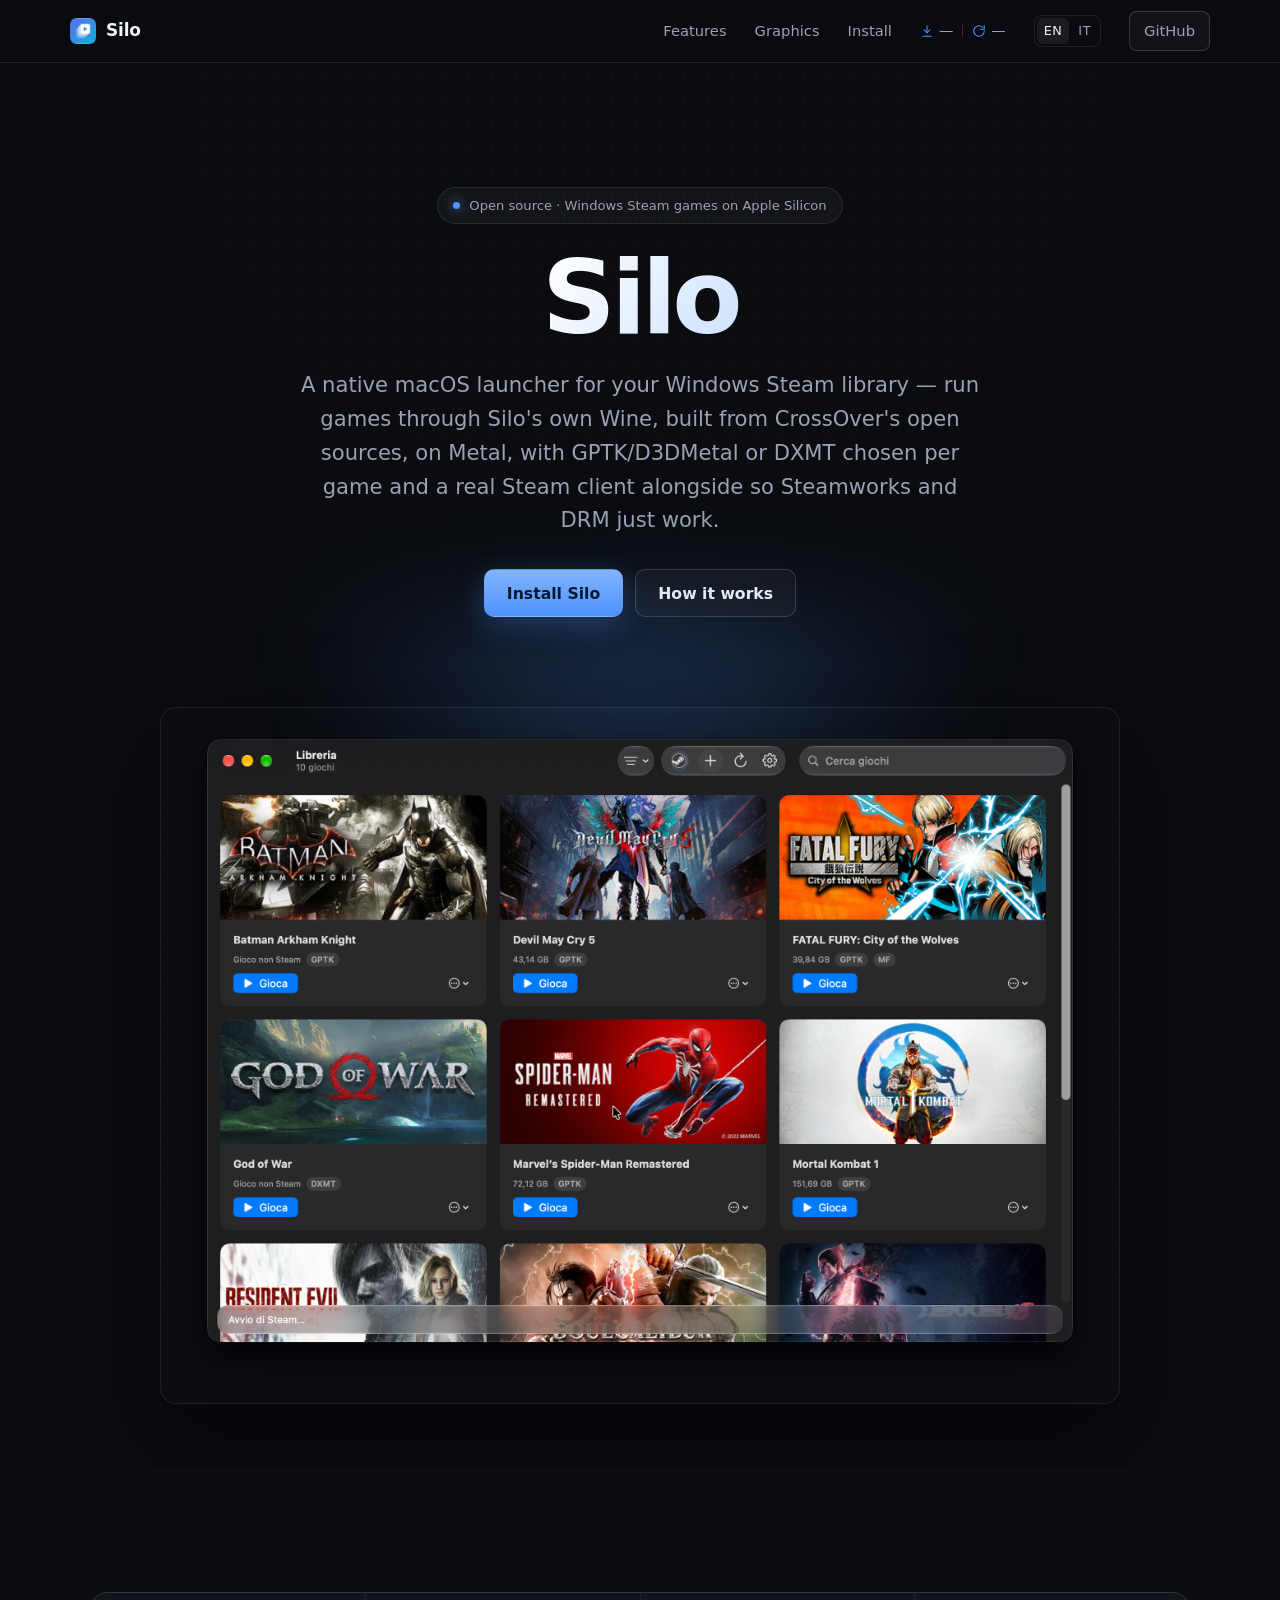
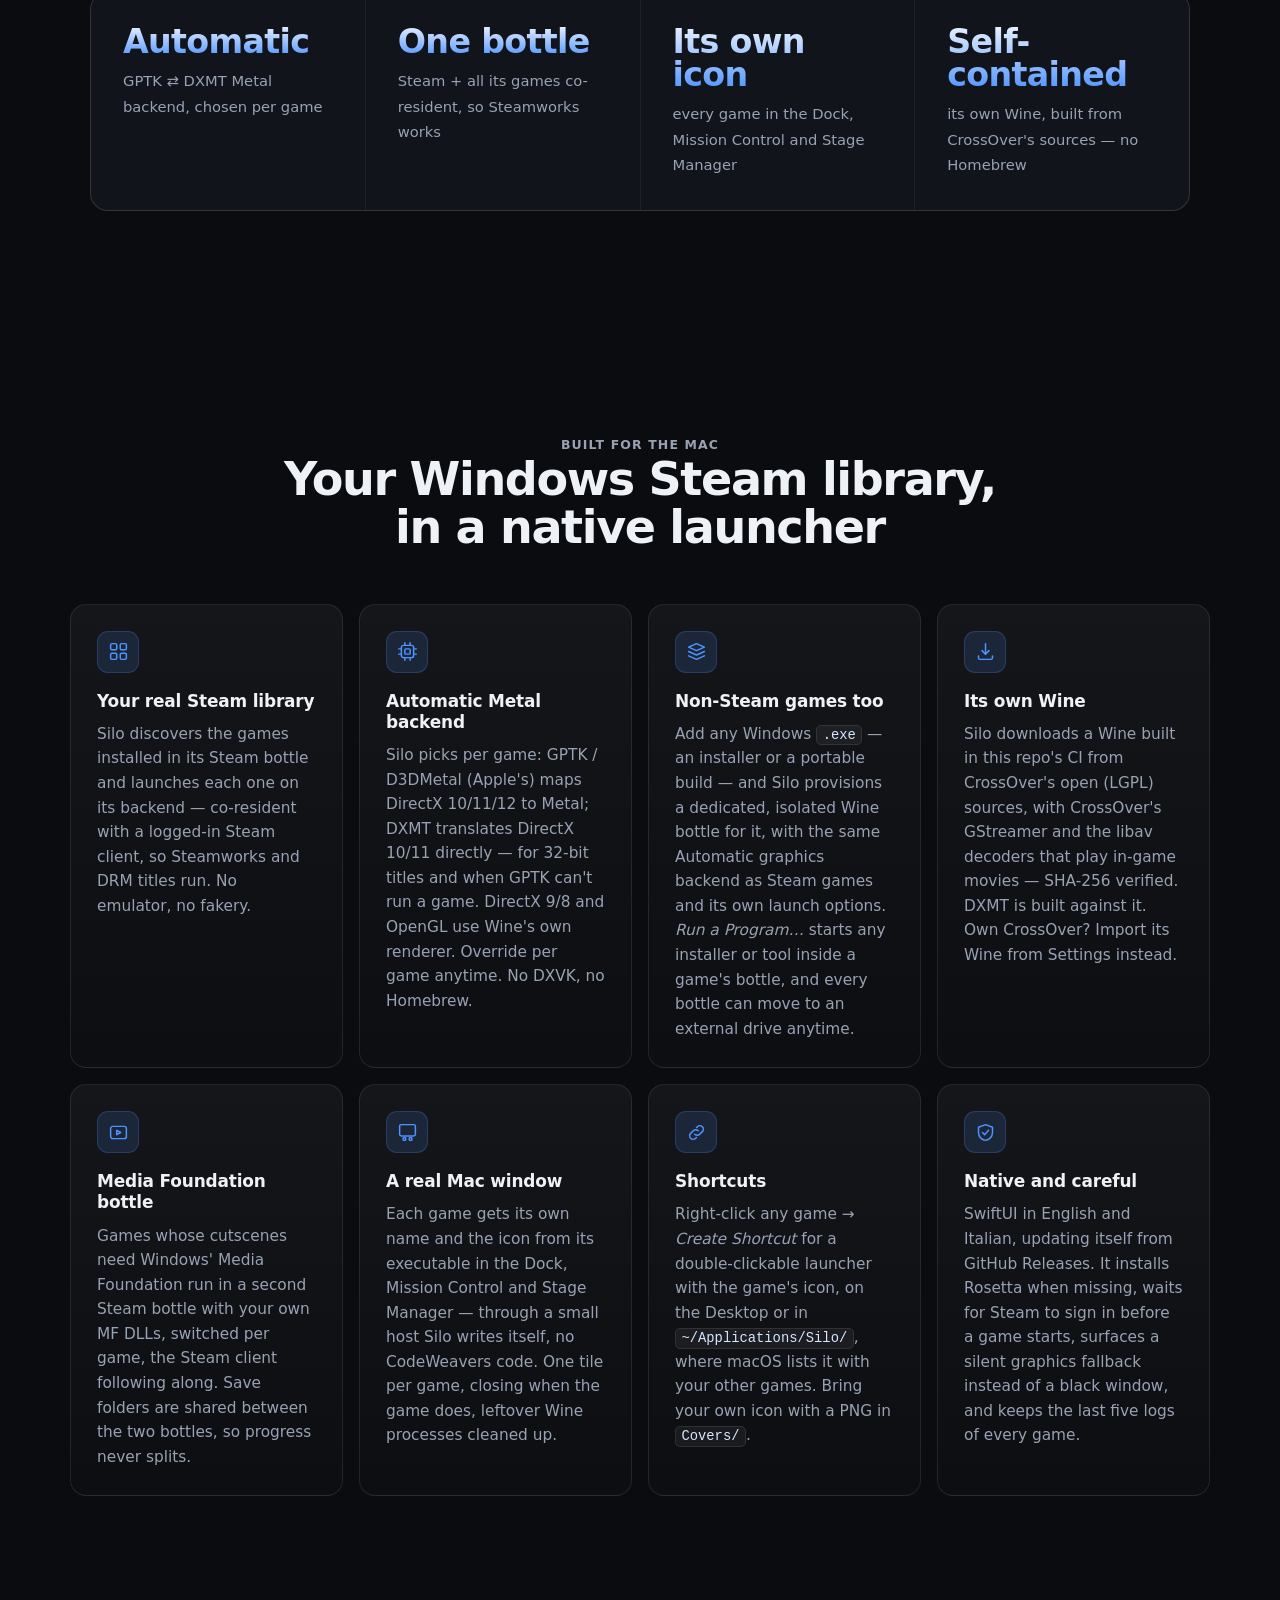
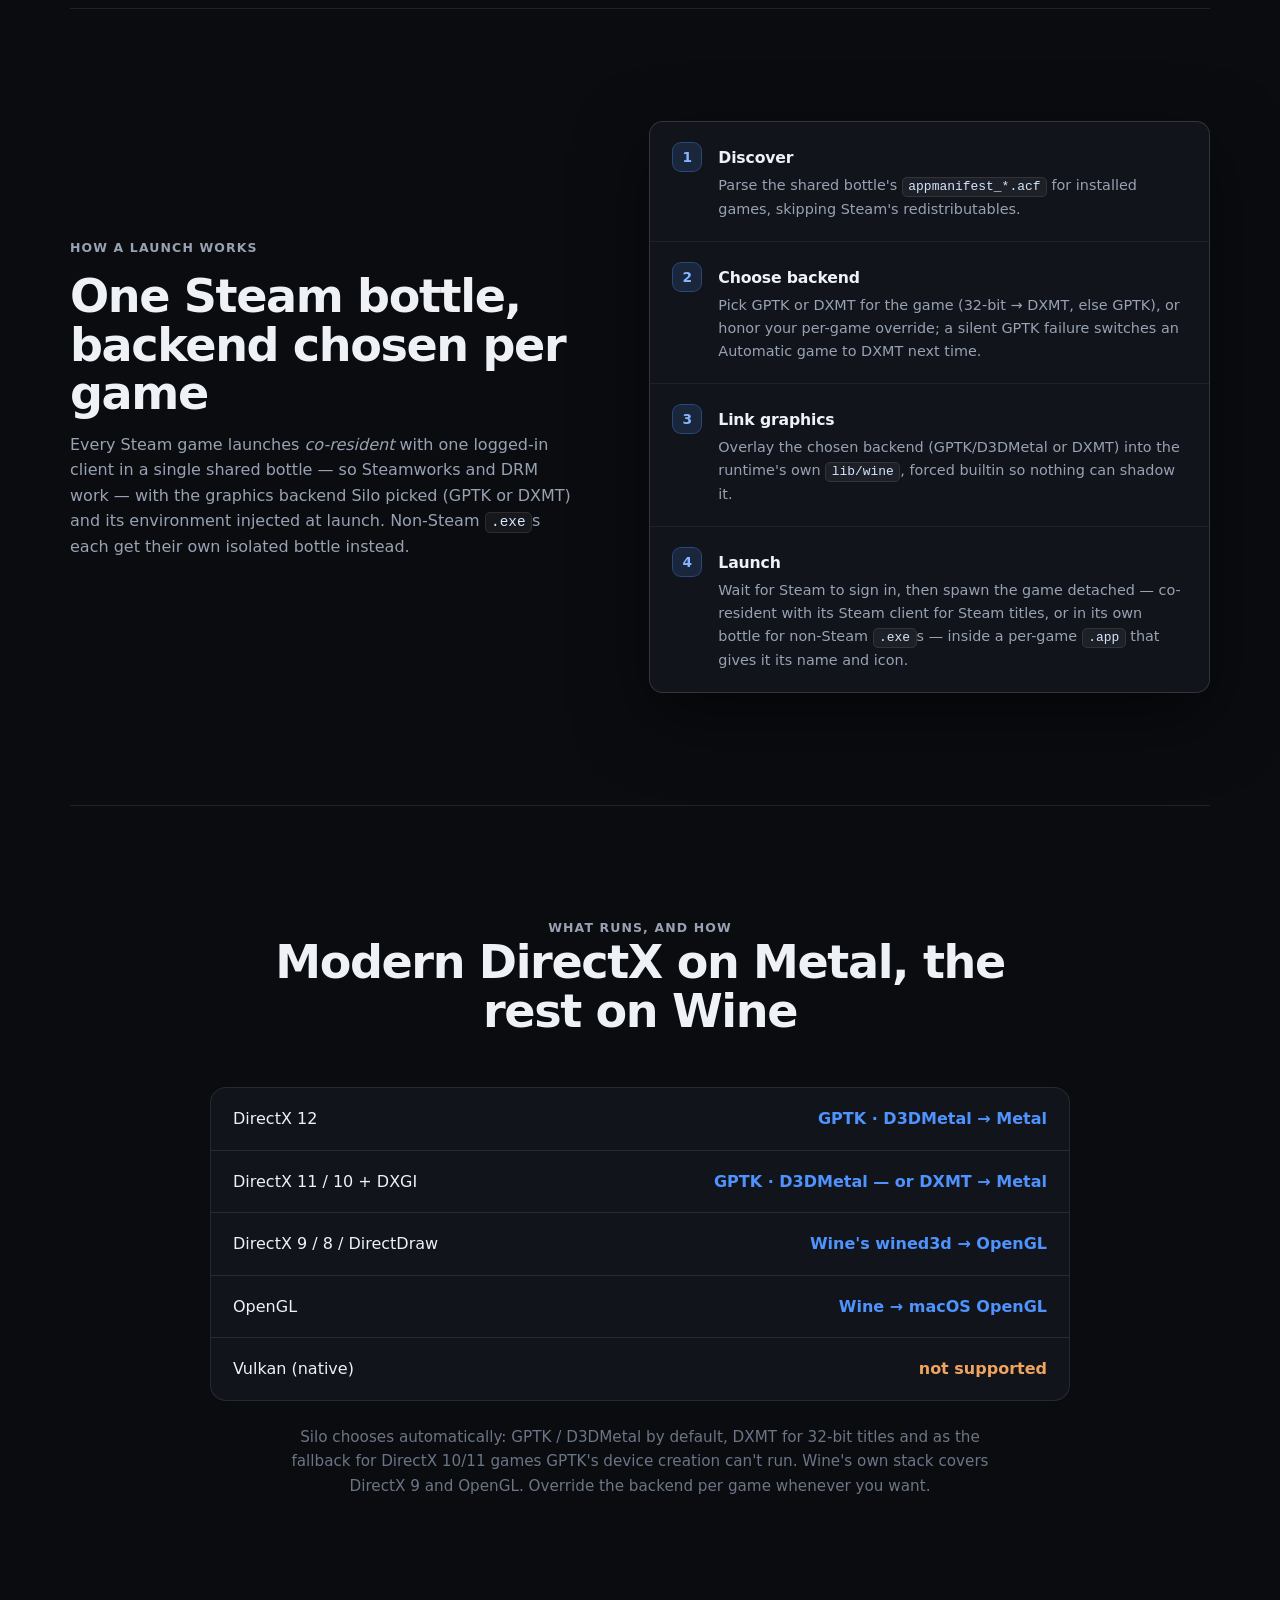
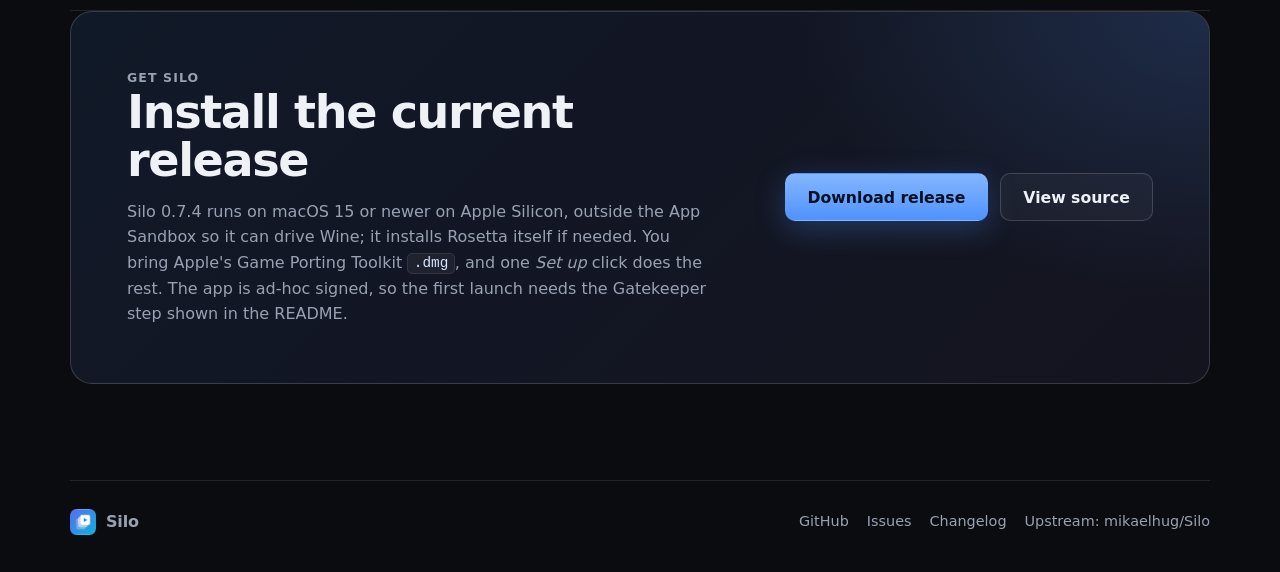
==== commit 1fbd25c2: "Silo 0.7.4: versione, changelog, note di rilascio e sito Co-Authored-By: Claude Opus 5.5 <noreply@an" ====
--- a/docs/index.html
+++ b/docs/index.html
@@ -55,7 +55,7 @@
         "applicationCategory": "GameApplication",
         "operatingSystem": "macOS 15+ on Apple Silicon",
         "description": "A native, open-source macOS launcher for Windows Steam games via Wine built from CrossOver's open sources, choosing a Metal graphics backend per game — Apple's Game Porting Toolkit (D3DMetal) or DXMT — with a co-resident Steam client so Steamworks and DRM work.",
-        "softwareVersion": "0.7.3",
+        "softwareVersion": "0.7.4",
         "url": "https://dino0005.github.io/Silo/",
         "downloadUrl": "https://github.com/Dino0005/Silo/releases",
         "codeRepository": "https://github.com/Dino0005/Silo",
@@ -367,7 +367,7 @@
           <p class="eyebrow">Get Silo</p>
           <h2>Install the current release</h2>
           <p>
-            Silo 0.7.3 runs on macOS 15 or newer on Apple Silicon, outside the App
+            Silo 0.7.4 runs on macOS 15 or newer on Apple Silicon, outside the App
             Sandbox so it can drive Wine; it installs Rosetta itself if needed. You
             bring Apple's Game Porting Toolkit <code>.dmg</code>, and one <em>Set up</em>
             click does the rest. The app is ad-hoc signed, so the first launch needs
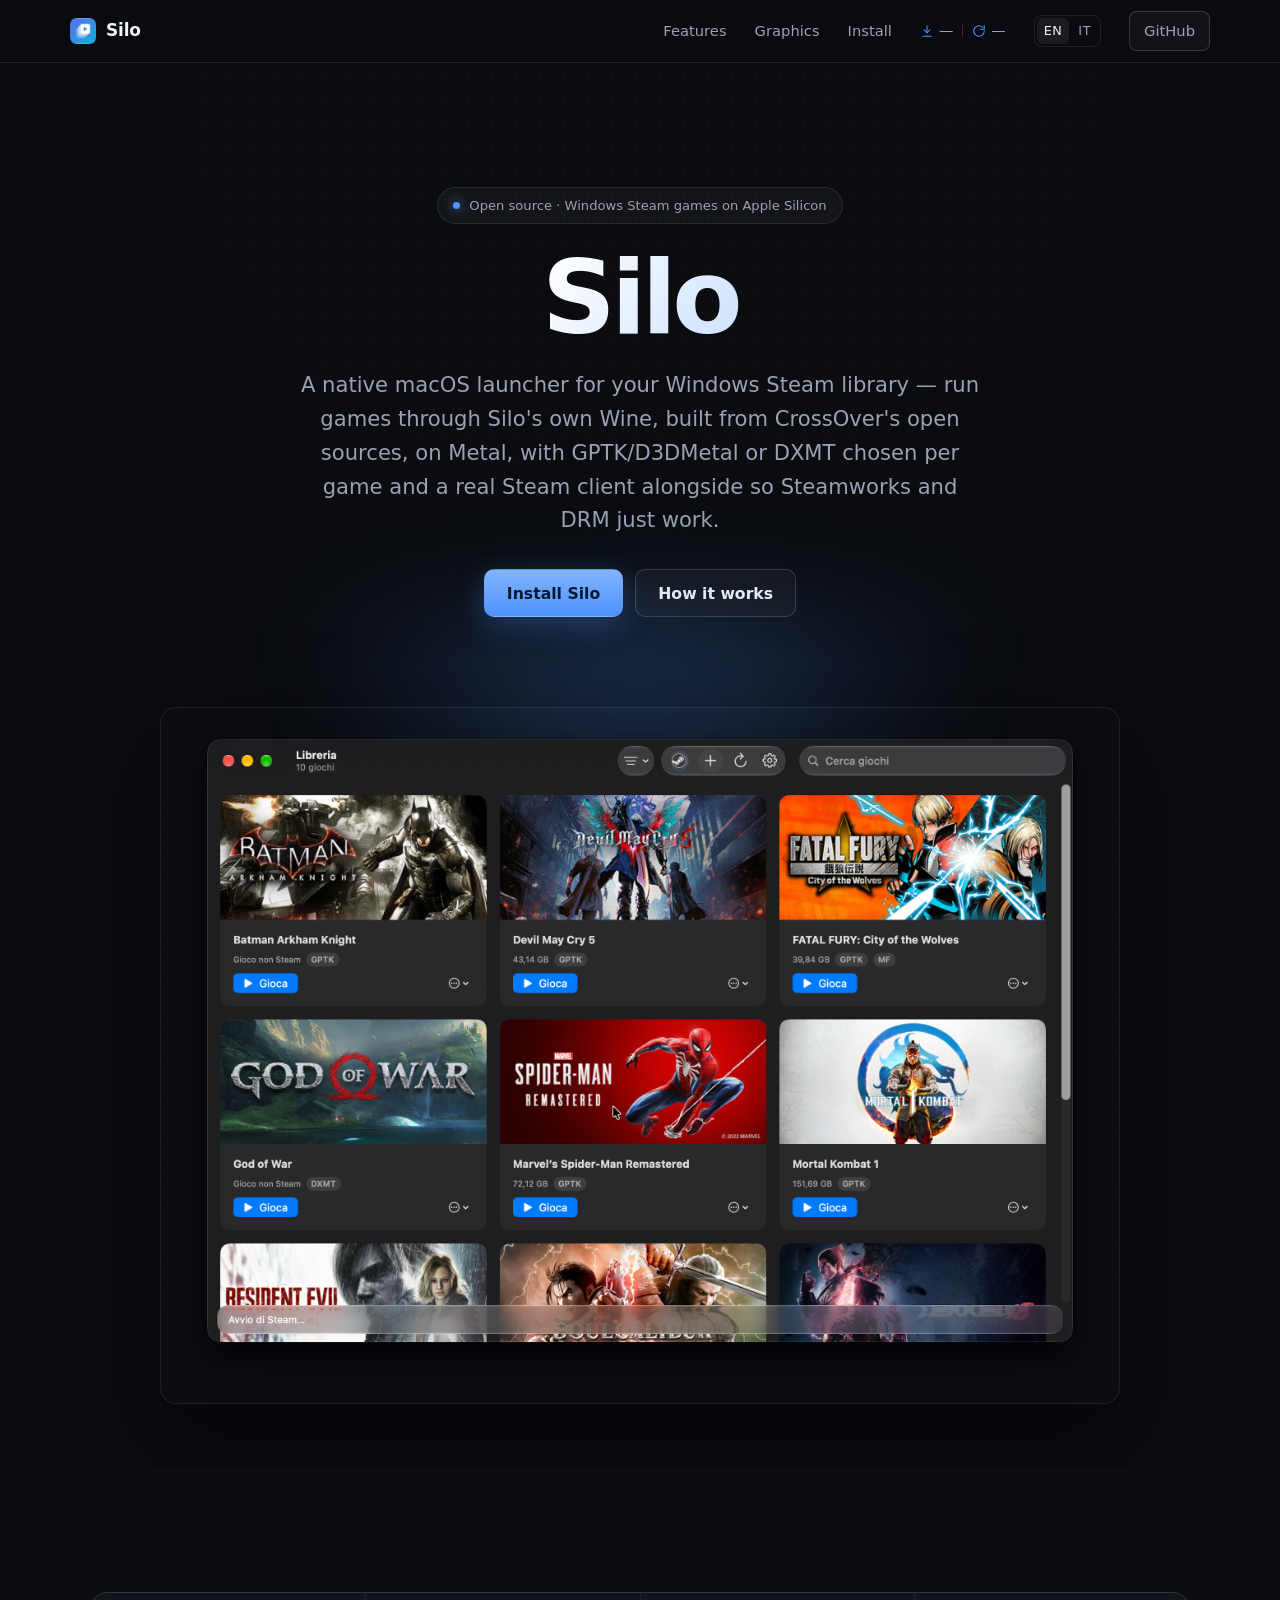
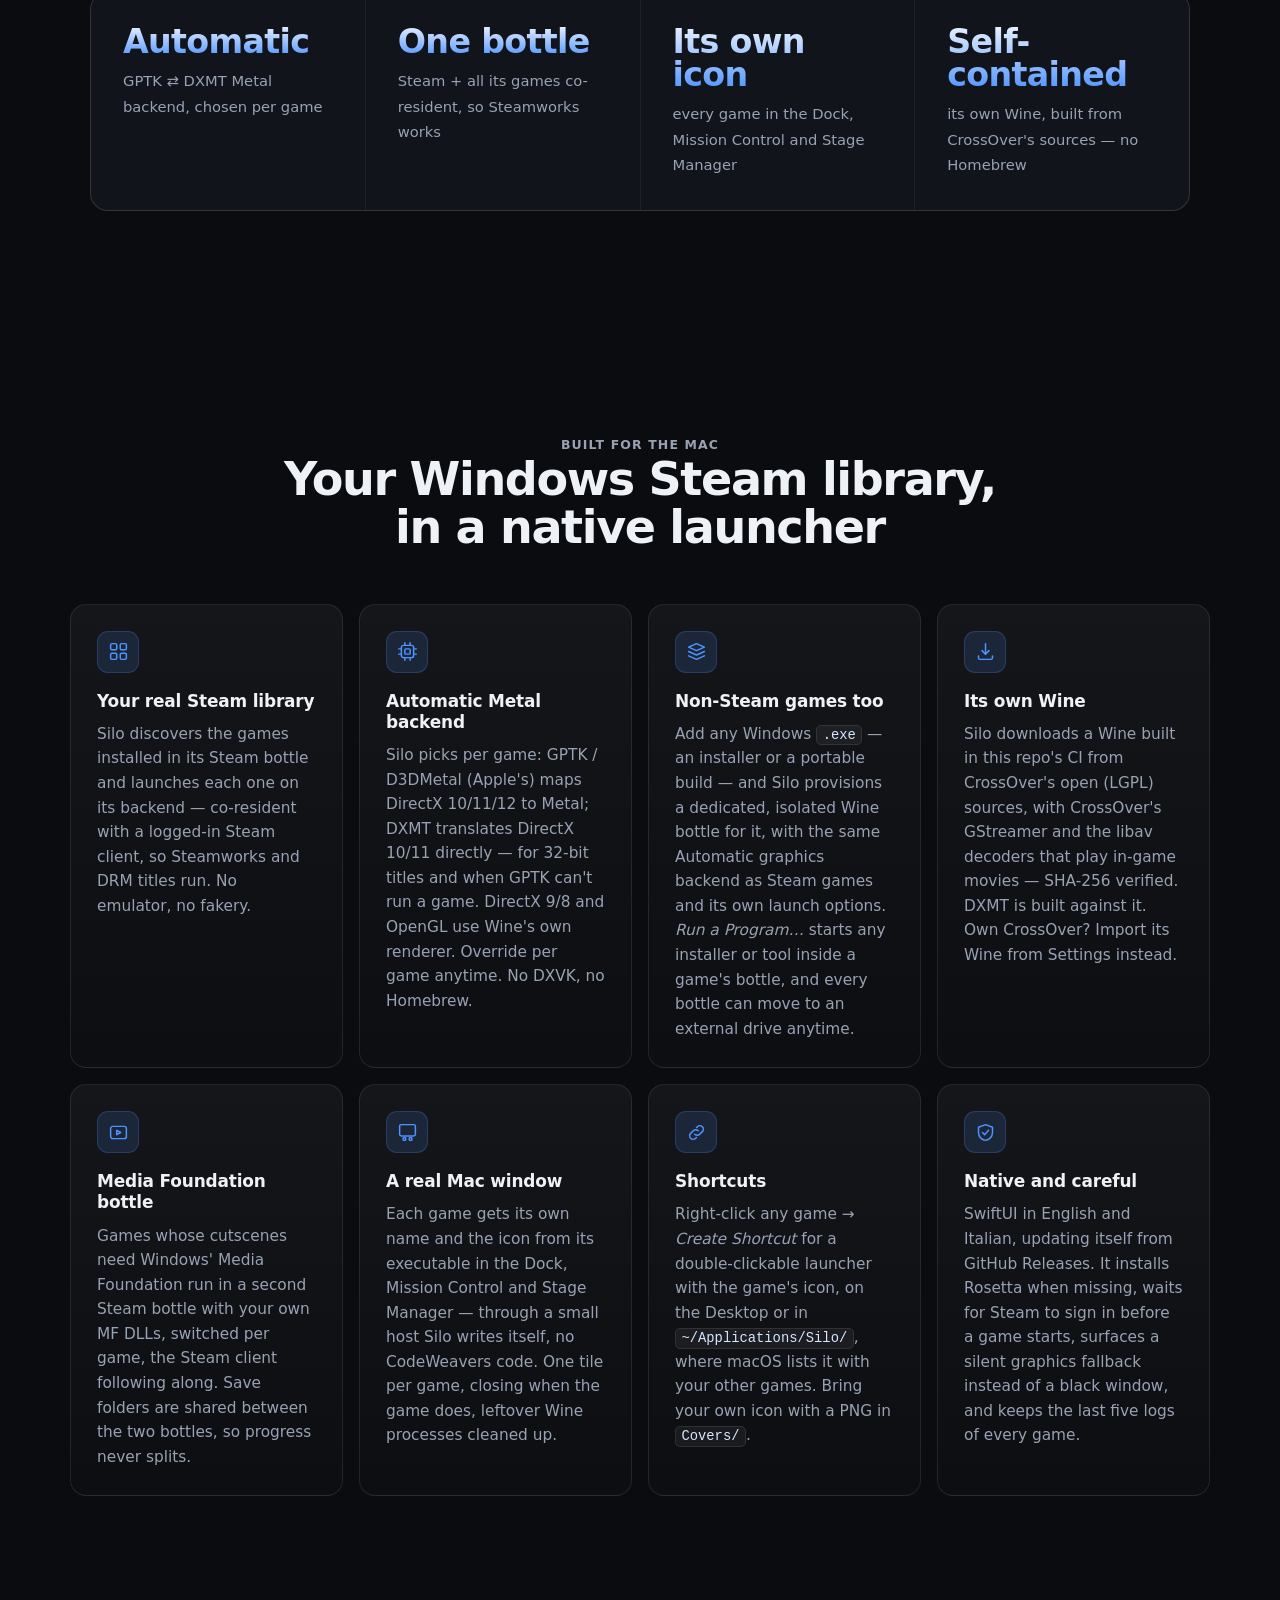
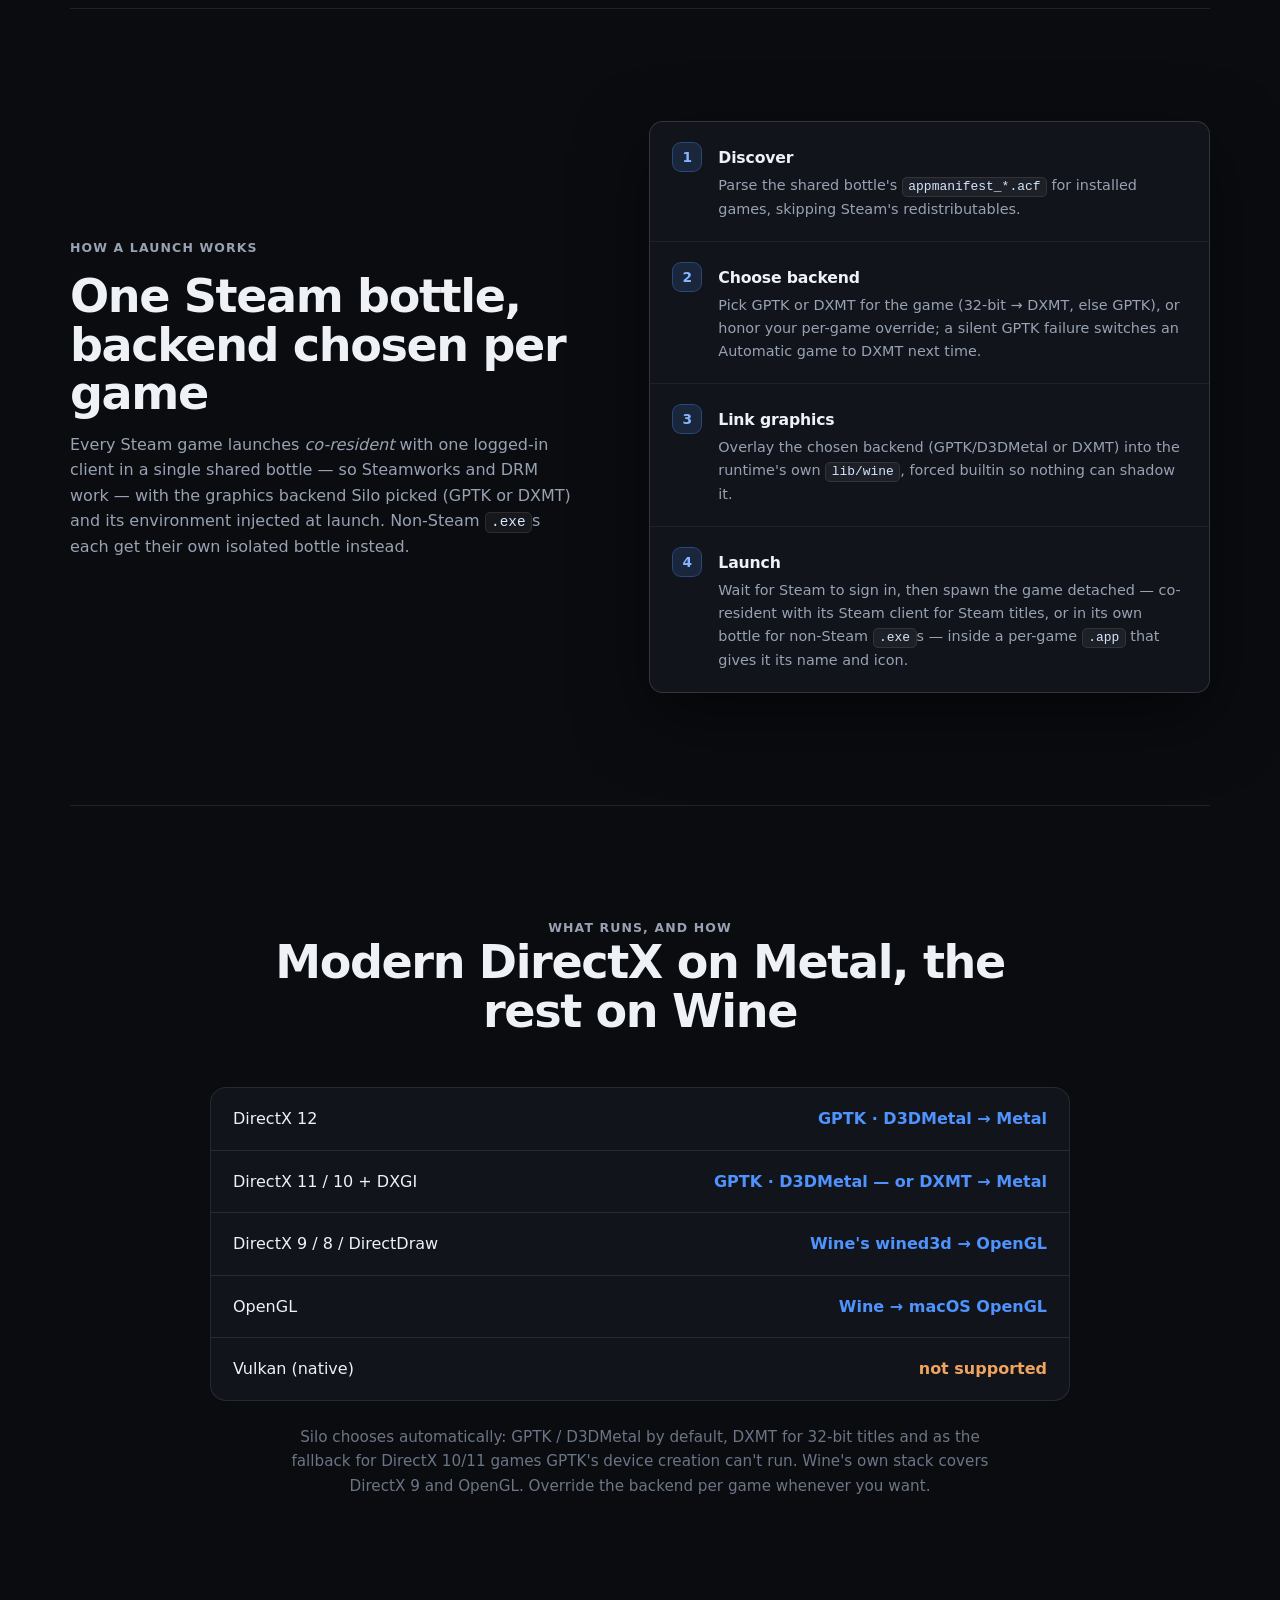
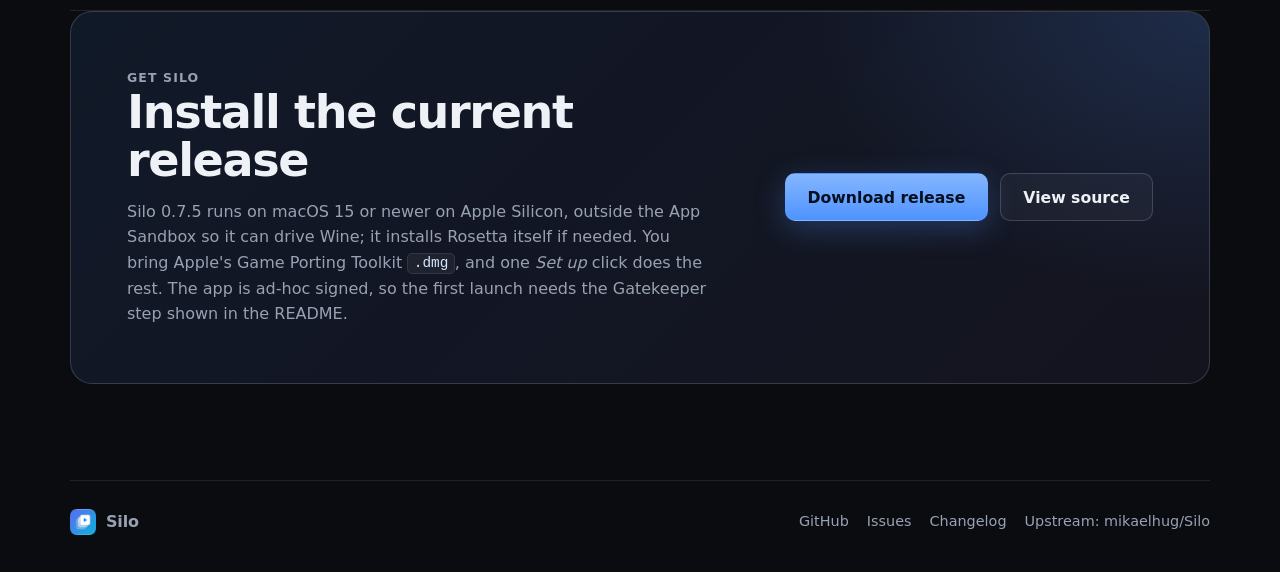
==== commit 1880f653: "Silo 0.7.5: Steam per macOS, note di rilascio dentro Silo, identificativo proprio Co-Authored-By: Cl" ====
--- a/docs/index.html
+++ b/docs/index.html
@@ -55,7 +55,7 @@
         "applicationCategory": "GameApplication",
         "operatingSystem": "macOS 15+ on Apple Silicon",
         "description": "A native, open-source macOS launcher for Windows Steam games via Wine built from CrossOver's open sources, choosing a Metal graphics backend per game — Apple's Game Porting Toolkit (D3DMetal) or DXMT — with a co-resident Steam client so Steamworks and DRM work.",
-        "softwareVersion": "0.7.4",
+        "softwareVersion": "0.7.5",
         "url": "https://dino0005.github.io/Silo/",
         "downloadUrl": "https://github.com/Dino0005/Silo/releases",
         "codeRepository": "https://github.com/Dino0005/Silo",
@@ -367,7 +367,7 @@
           <p class="eyebrow">Get Silo</p>
           <h2>Install the current release</h2>
           <p>
-            Silo 0.7.4 runs on macOS 15 or newer on Apple Silicon, outside the App
+            Silo 0.7.5 runs on macOS 15 or newer on Apple Silicon, outside the App
             Sandbox so it can drive Wine; it installs Rosetta itself if needed. You
             bring Apple's Game Porting Toolkit <code>.dmg</code>, and one <em>Set up</em>
             click does the rest. The app is ad-hoc signed, so the first launch needs
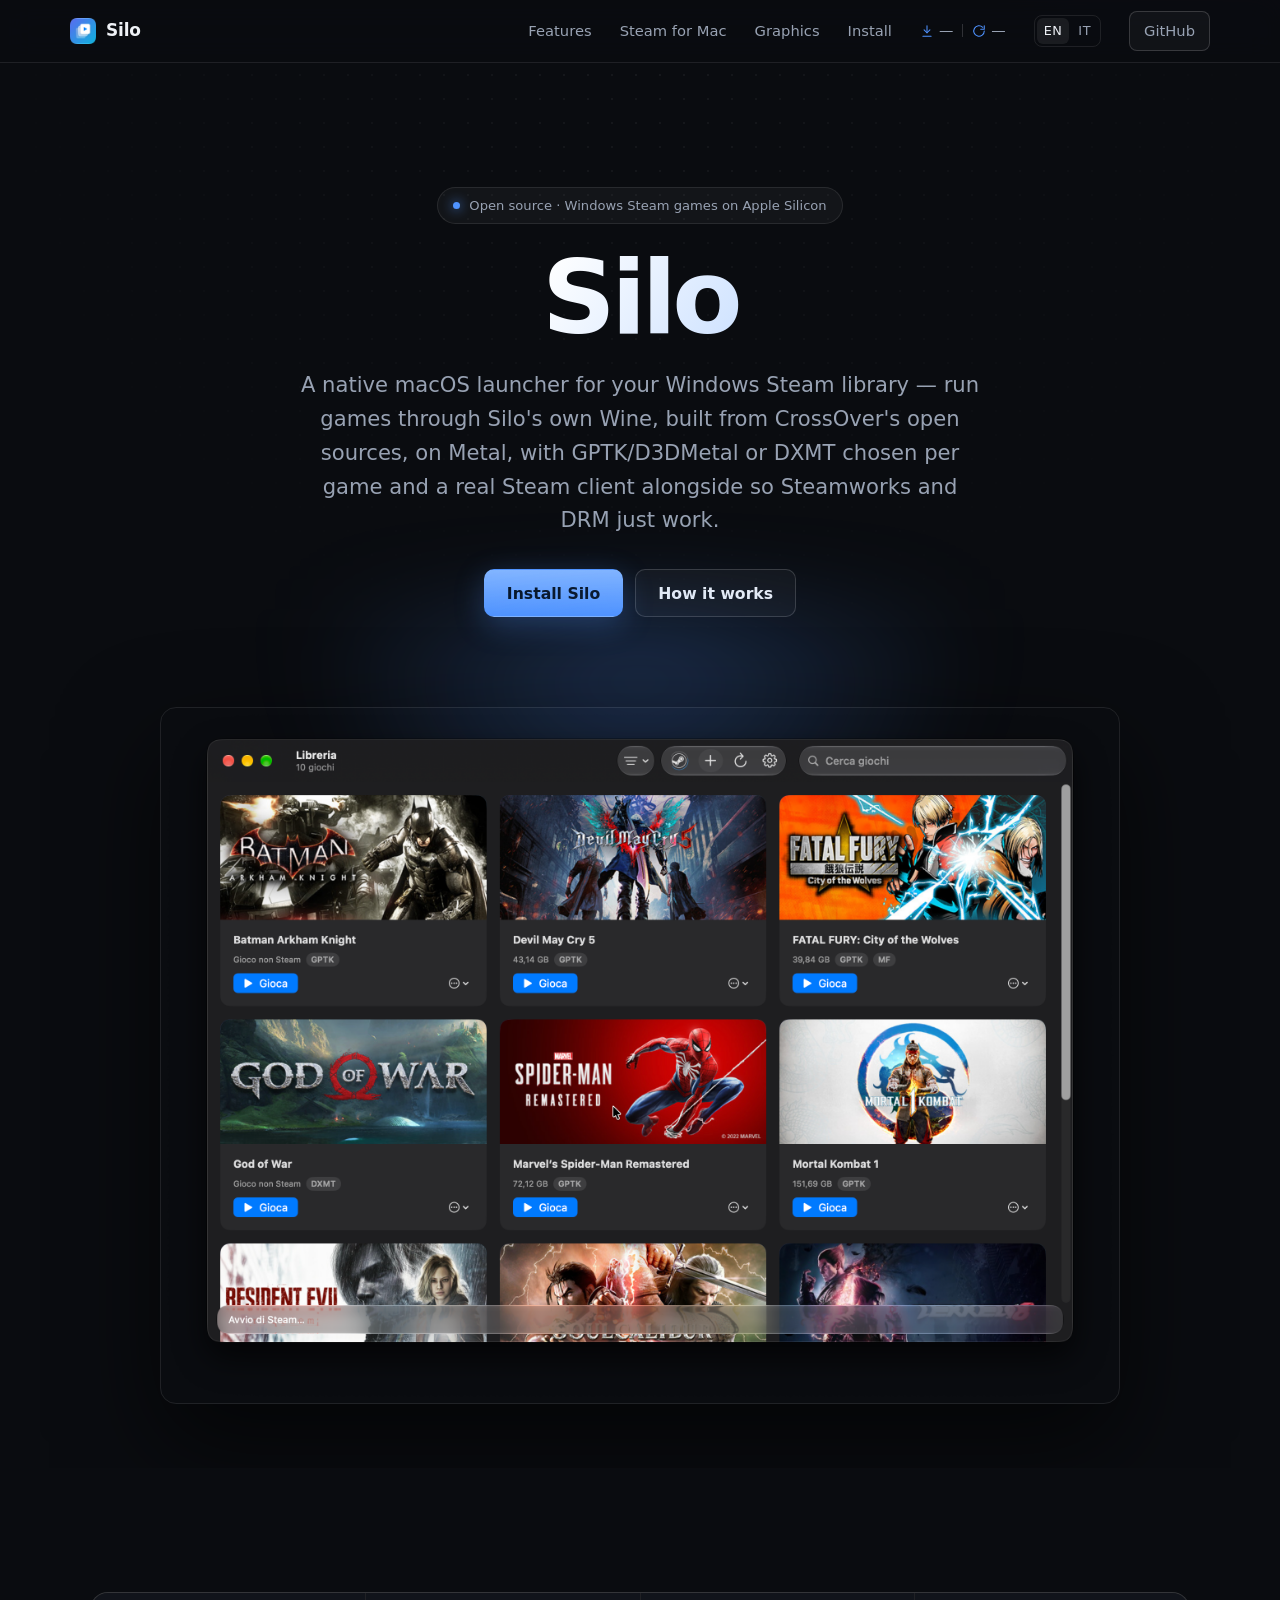
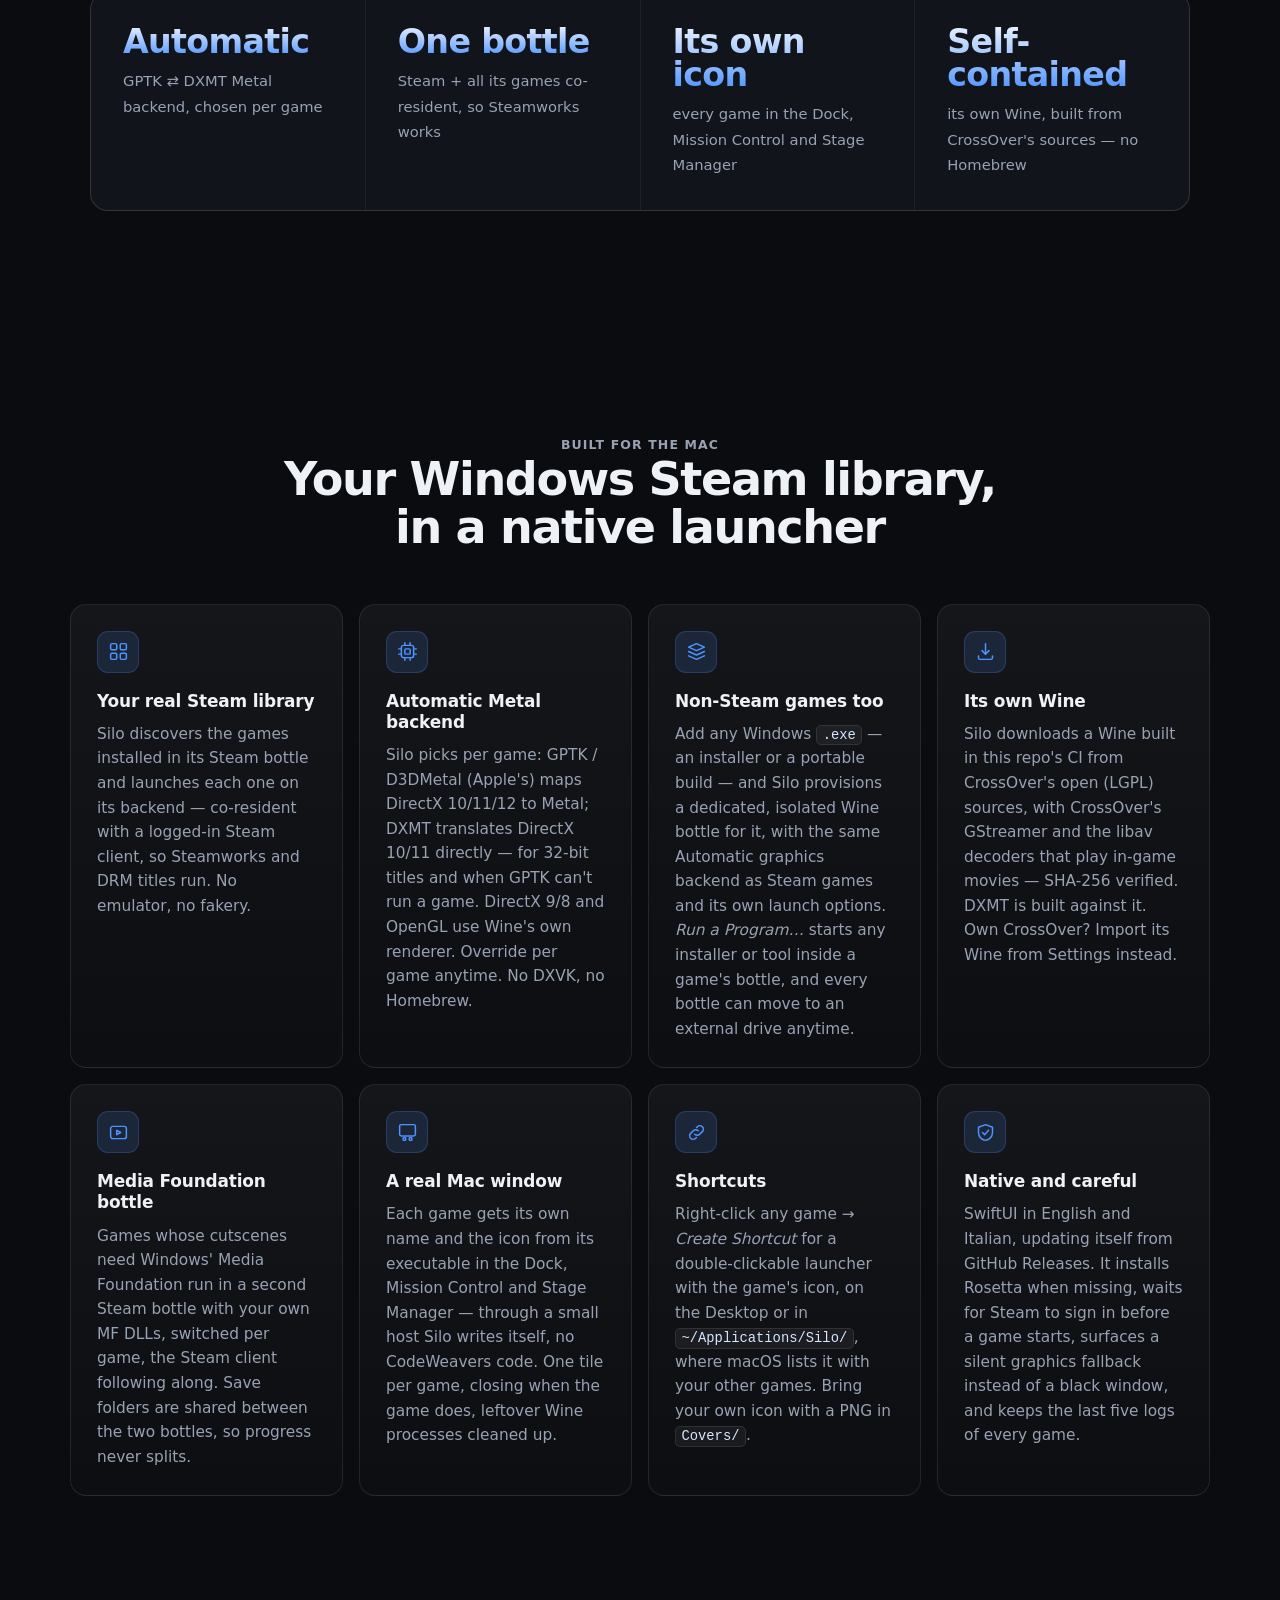
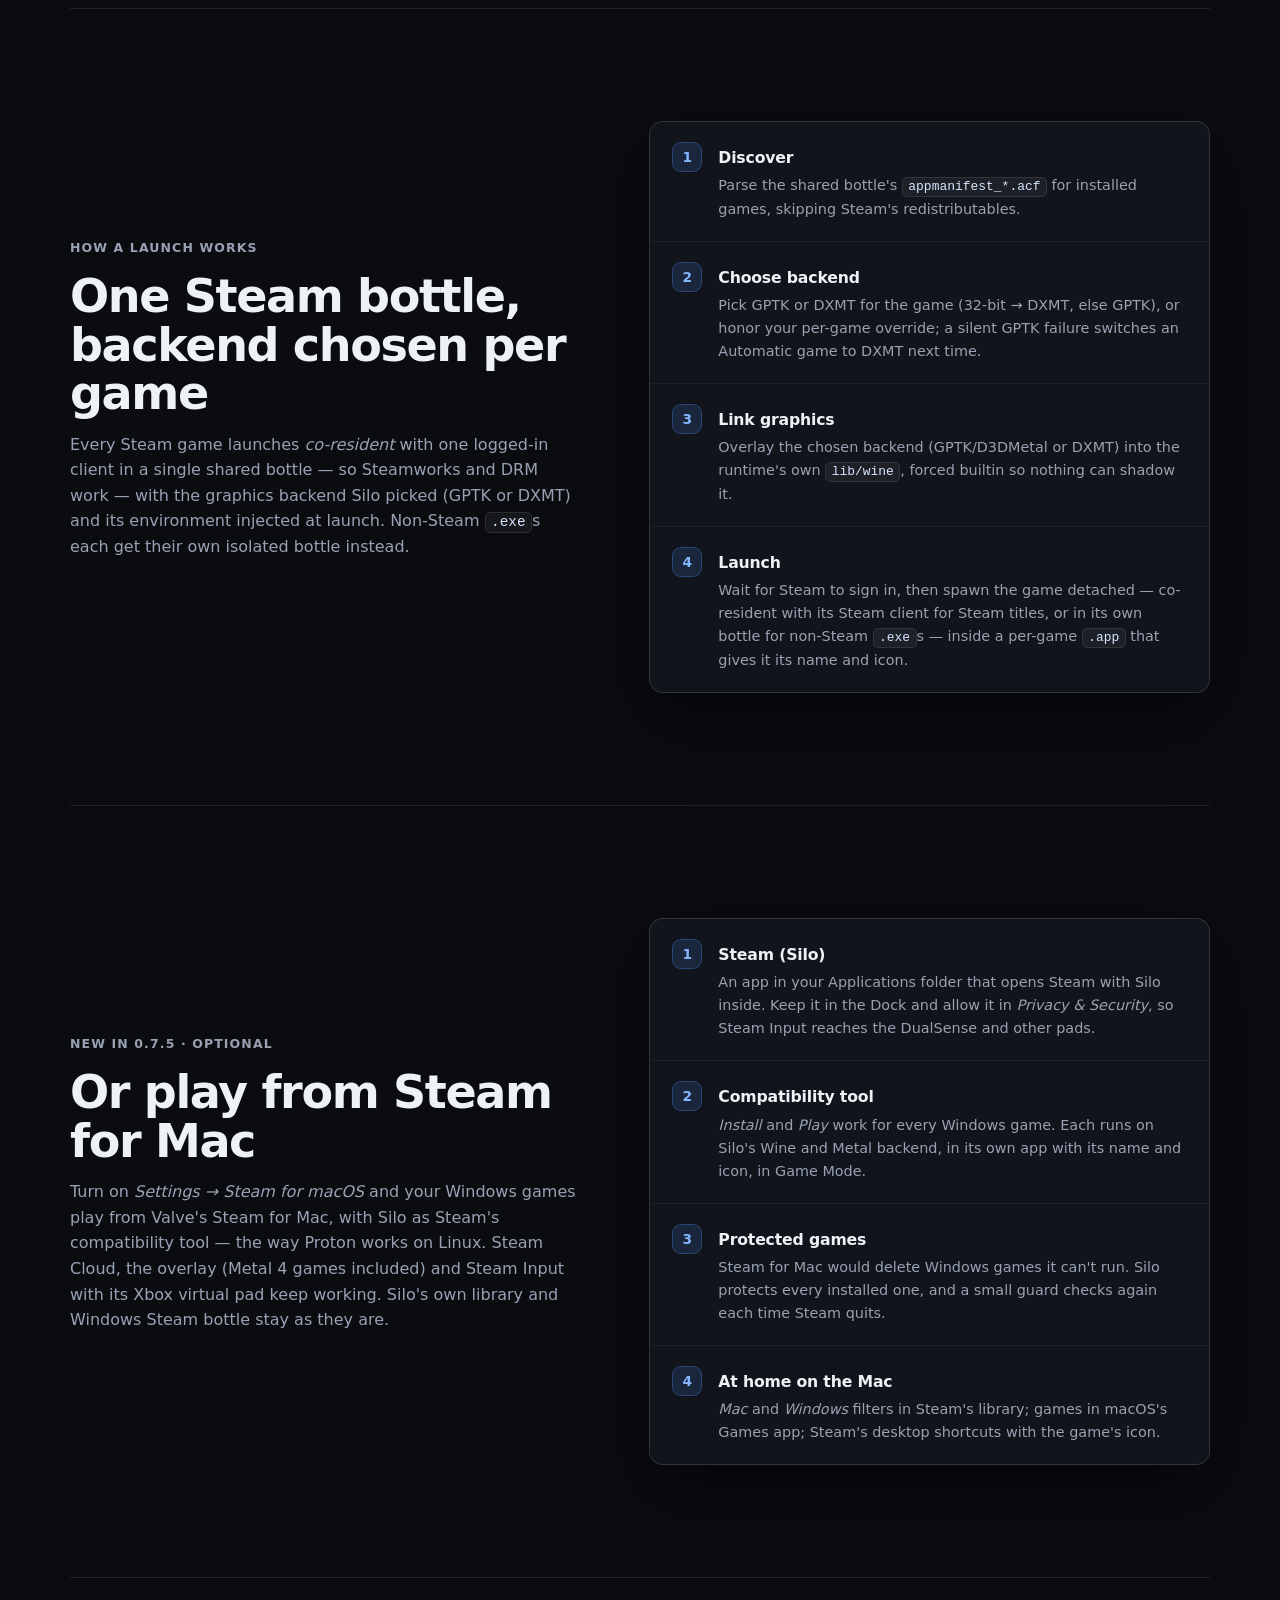
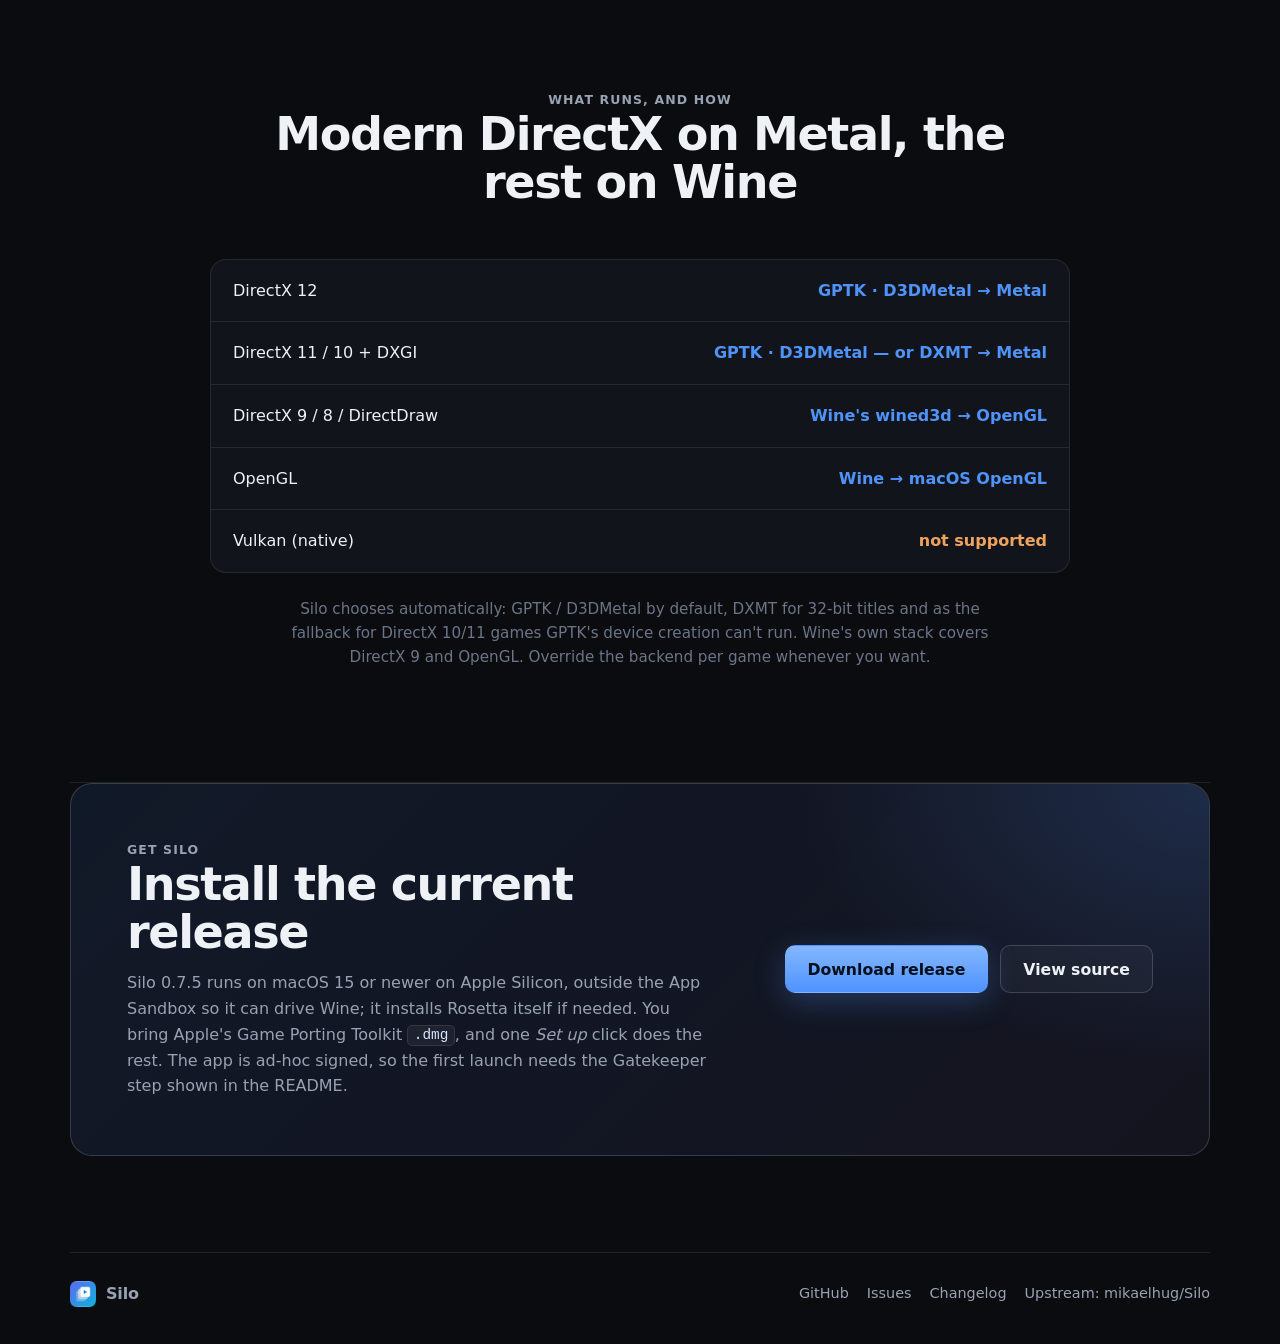
==== commit 78b00332: "Sito: sezione Steam per Mac (EN + IT) per la 0.7.5 Co-Authored-By: Claude Opus 5.5 <noreply@anthropi" ====
--- a/docs/index.html
+++ b/docs/index.html
@@ -73,6 +73,7 @@
         </a>
         <div class="nav-links">
           <a href="#features">Features</a>
+          <a href="#steam-mac">Steam for Mac</a>
           <a href="#graphics">Graphics</a>
           <a href="#install">Install</a>
           <!-- Total downloads + latest-release downloads, filled from stats.json at runtime; hidden until it loads. -->
@@ -322,6 +323,50 @@
             <div>
               <h4>Launch</h4>
               <p>Wait for Steam to sign in, then spawn the game detached — co-resident with its Steam client for Steam titles, or in its own bottle for non-Steam <code>.exe</code>s — inside a per-game <code>.app</code> that gives it its name and icon.</p>
+            </div>
+          </div>
+        </div>
+      </section>
+
+      <section class="split" id="steam-mac">
+        <div>
+          <p class="eyebrow">New in 0.7.5 · optional</p>
+          <h2>Or play from Steam for Mac</h2>
+          <p>
+            Turn on <em>Settings → Steam for macOS</em> and your Windows games play
+            from Valve's Steam for Mac, with Silo as Steam's compatibility tool — the
+            way Proton works on Linux. Steam Cloud, the overlay (Metal 4 games
+            included) and Steam Input with its Xbox virtual pad keep working. Silo's
+            own library and Windows Steam bottle stay as they are.
+          </p>
+        </div>
+        <div class="flow" aria-label="Steam for macOS">
+          <div class="flow-step">
+            <span class="n" aria-hidden="true">1</span>
+            <div>
+              <h4>Steam (Silo)</h4>
+              <p>An app in your Applications folder that opens Steam with Silo inside. Keep it in the Dock and allow it in <em>Privacy &amp; Security</em>, so Steam Input reaches the DualSense and other pads.</p>
+            </div>
+          </div>
+          <div class="flow-step">
+            <span class="n" aria-hidden="true">2</span>
+            <div>
+              <h4>Compatibility tool</h4>
+              <p><em>Install</em> and <em>Play</em> work for every Windows game. Each runs on Silo's Wine and Metal backend, in its own app with its name and icon, in Game Mode.</p>
+            </div>
+          </div>
+          <div class="flow-step">
+            <span class="n" aria-hidden="true">3</span>
+            <div>
+              <h4>Protected games</h4>
+              <p>Steam for Mac would delete Windows games it can't run. Silo protects every installed one, and a small guard checks again each time Steam quits.</p>
+            </div>
+          </div>
+          <div class="flow-step">
+            <span class="n" aria-hidden="true">4</span>
+            <div>
+              <h4>At home on the Mac</h4>
+              <p><em>Mac</em> and <em>Windows</em> filters in Steam's library; games in macOS's Games app; Steam's desktop shortcuts with the game's icon.</p>
             </div>
           </div>
         </div>
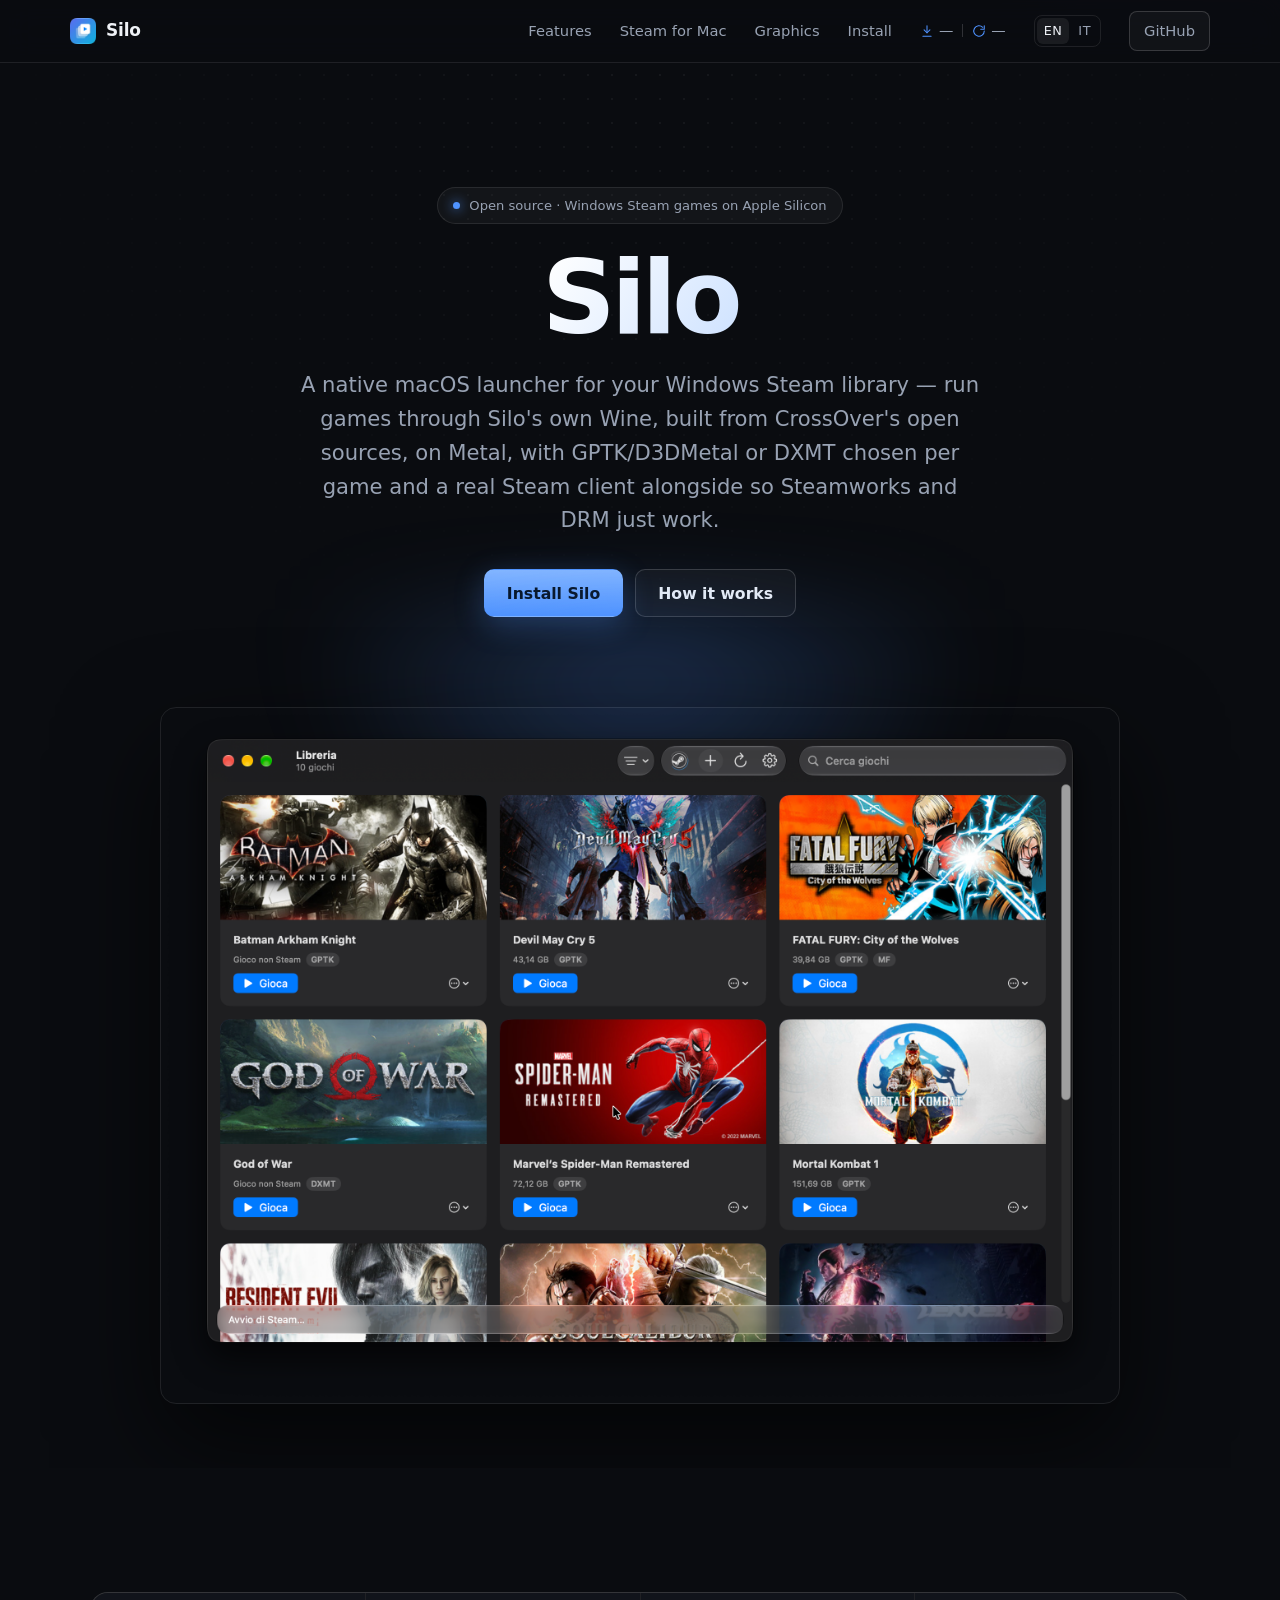
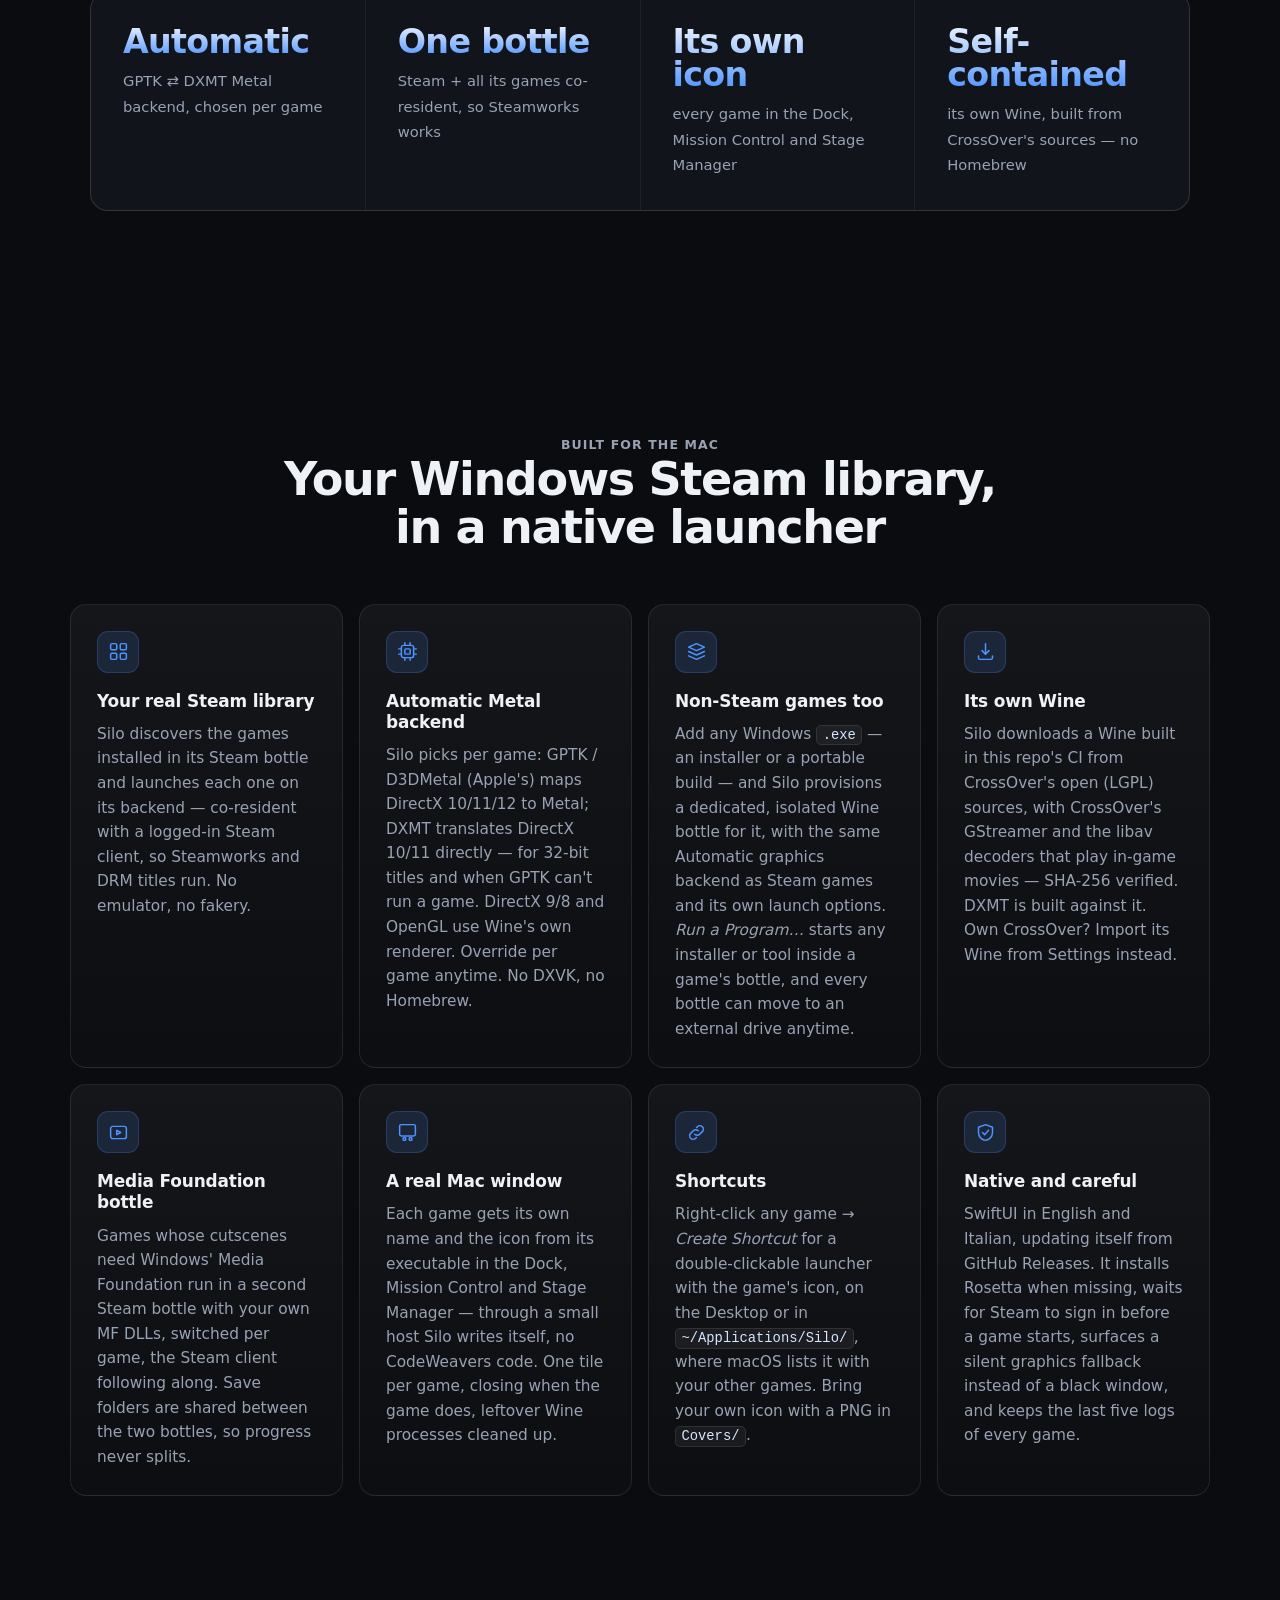
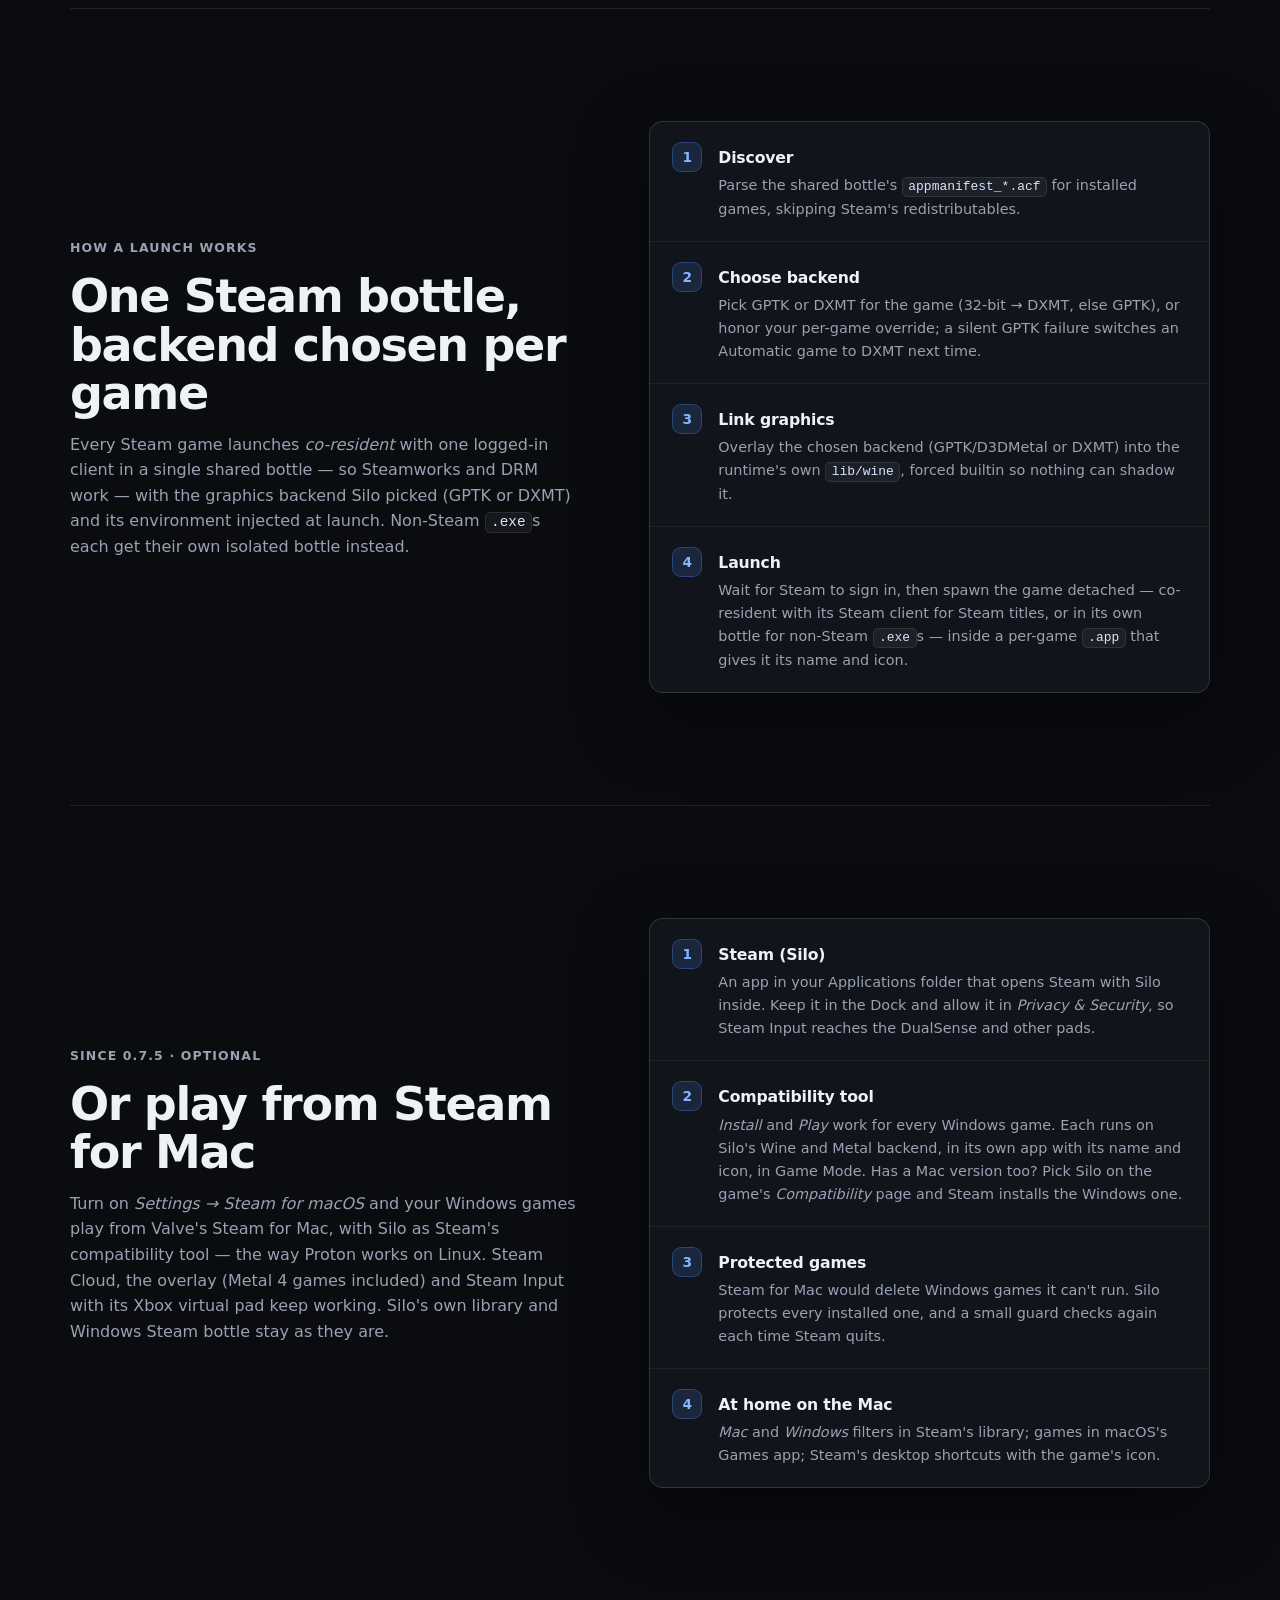
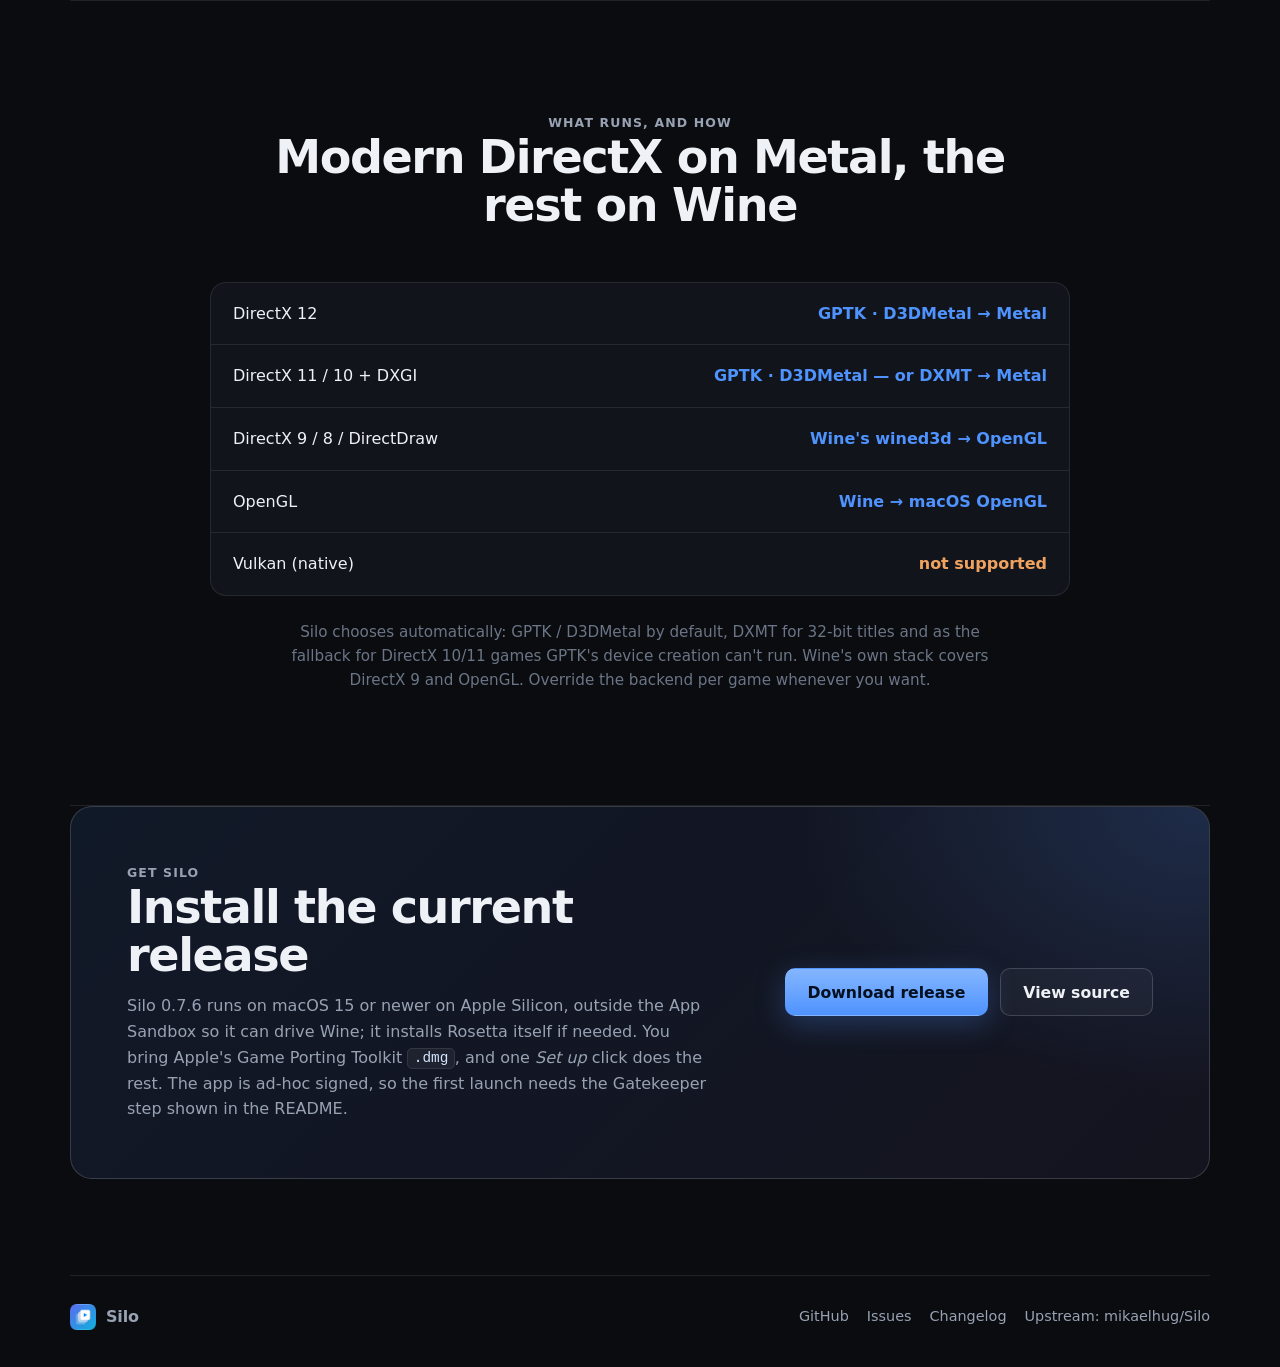
==== commit 0cba9c3a: "Silo 0.7.6: pagina Compatibilità, cache shader, gioco online (Wine 0015) Co-Authored-By: Claude Opus" ====
--- a/docs/index.html
+++ b/docs/index.html
@@ -55,7 +55,7 @@
         "applicationCategory": "GameApplication",
         "operatingSystem": "macOS 15+ on Apple Silicon",
         "description": "A native, open-source macOS launcher for Windows Steam games via Wine built from CrossOver's open sources, choosing a Metal graphics backend per game — Apple's Game Porting Toolkit (D3DMetal) or DXMT — with a co-resident Steam client so Steamworks and DRM work.",
-        "softwareVersion": "0.7.5",
+        "softwareVersion": "0.7.6",
         "url": "https://dino0005.github.io/Silo/",
         "downloadUrl": "https://github.com/Dino0005/Silo/releases",
         "codeRepository": "https://github.com/Dino0005/Silo",
@@ -330,7 +330,7 @@
 
       <section class="split" id="steam-mac">
         <div>
-          <p class="eyebrow">New in 0.7.5 · optional</p>
+          <p class="eyebrow">Since 0.7.5 · optional</p>
           <h2>Or play from Steam for Mac</h2>
           <p>
             Turn on <em>Settings → Steam for macOS</em> and your Windows games play
@@ -352,7 +352,7 @@
             <span class="n" aria-hidden="true">2</span>
             <div>
               <h4>Compatibility tool</h4>
-              <p><em>Install</em> and <em>Play</em> work for every Windows game. Each runs on Silo's Wine and Metal backend, in its own app with its name and icon, in Game Mode.</p>
+              <p><em>Install</em> and <em>Play</em> work for every Windows game. Each runs on Silo's Wine and Metal backend, in its own app with its name and icon, in Game Mode. Has a Mac version too? Pick Silo on the game's <em>Compatibility</em> page and Steam installs the Windows one.</p>
             </div>
           </div>
           <div class="flow-step">
@@ -412,7 +412,7 @@
           <p class="eyebrow">Get Silo</p>
           <h2>Install the current release</h2>
           <p>
-            Silo 0.7.5 runs on macOS 15 or newer on Apple Silicon, outside the App
+            Silo 0.7.6 runs on macOS 15 or newer on Apple Silicon, outside the App
             Sandbox so it can drive Wine; it installs Rosetta itself if needed. You
             bring Apple's Game Porting Toolkit <code>.dmg</code>, and one <em>Set up</em>
             click does the rest. The app is ad-hoc signed, so the first launch needs
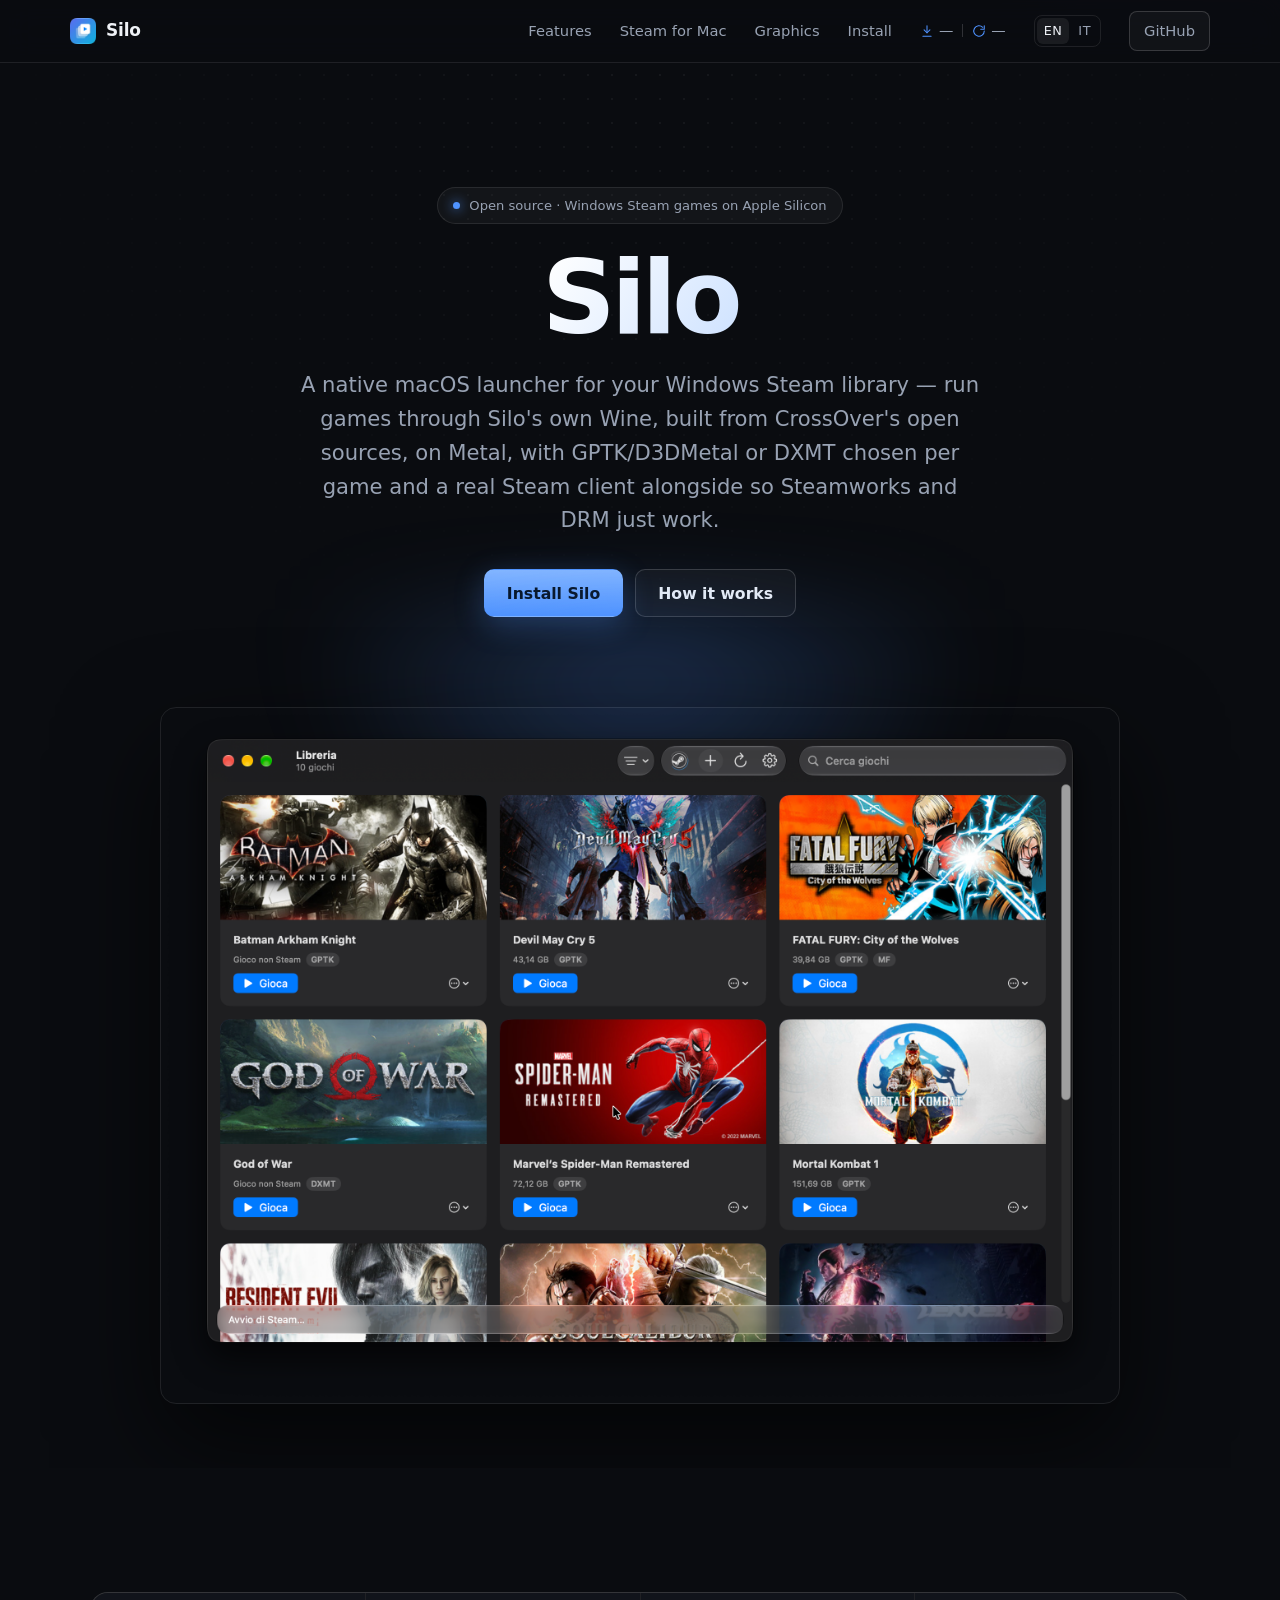
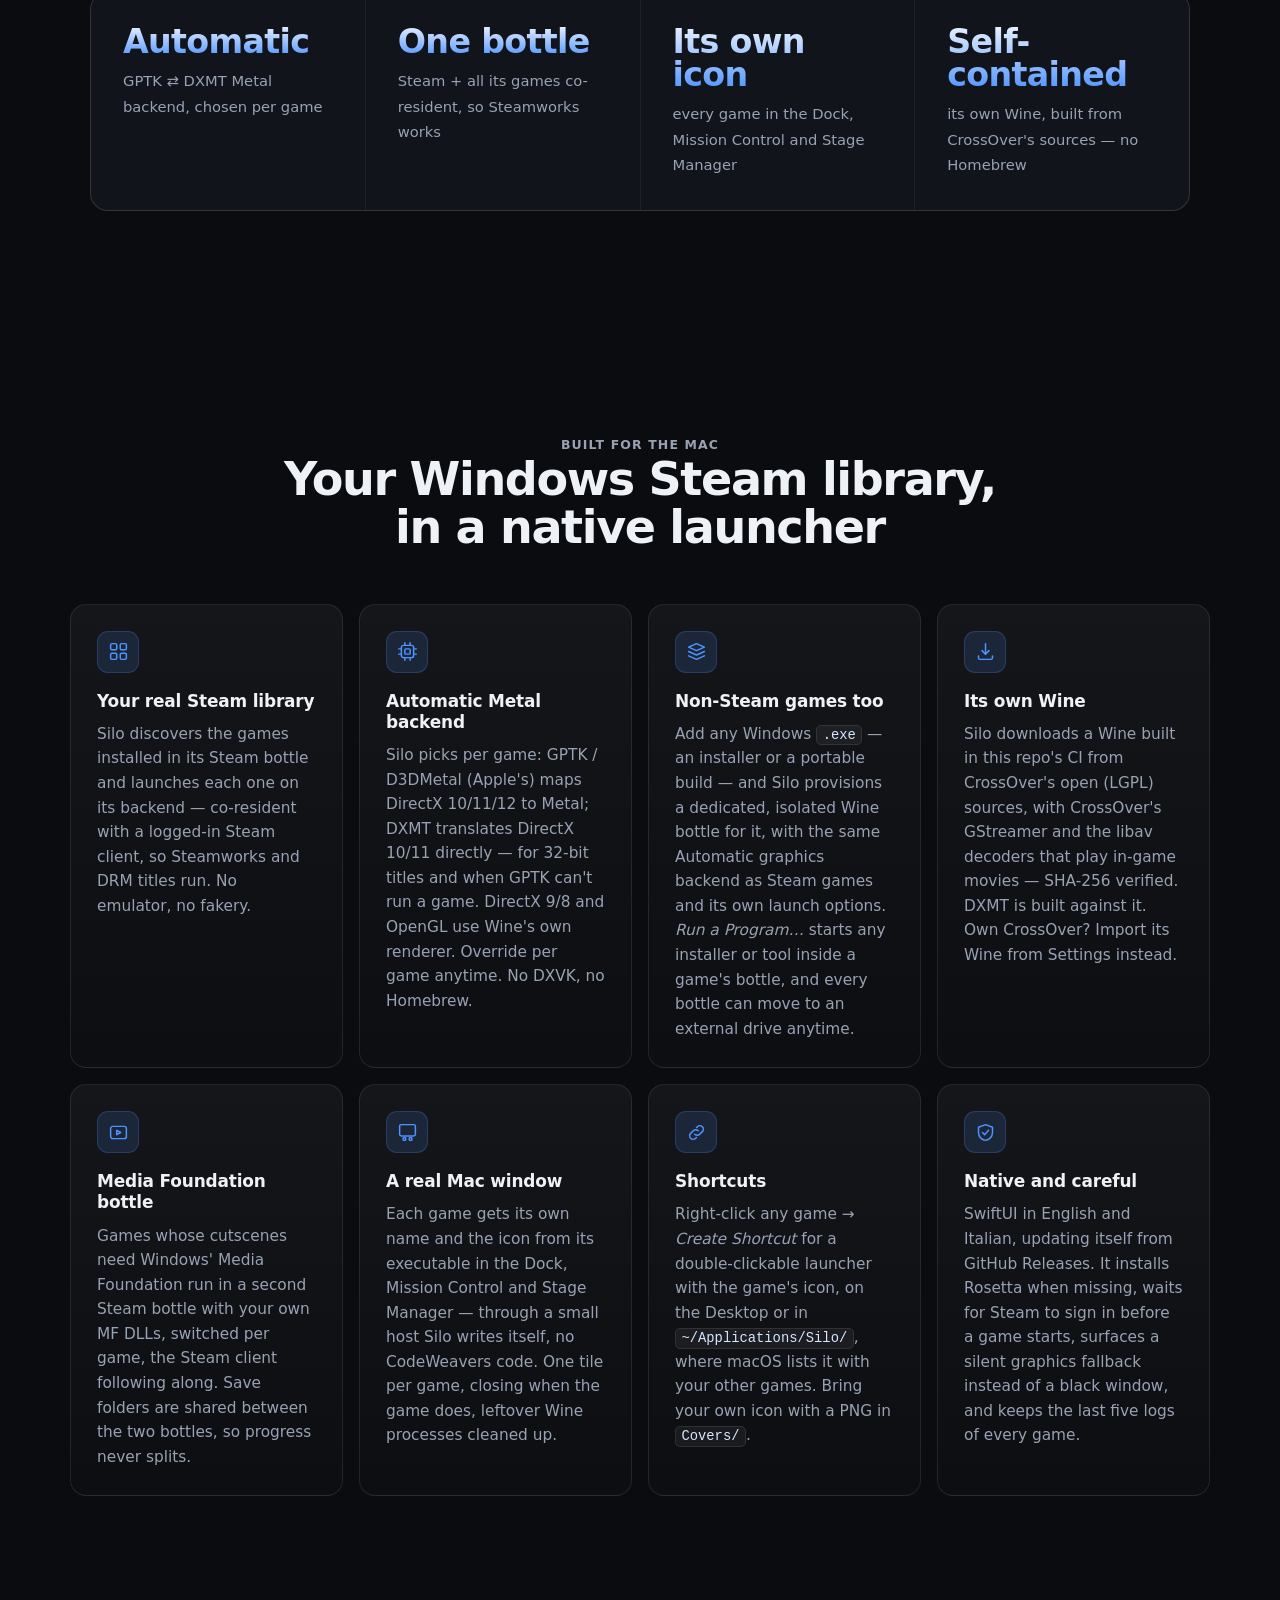
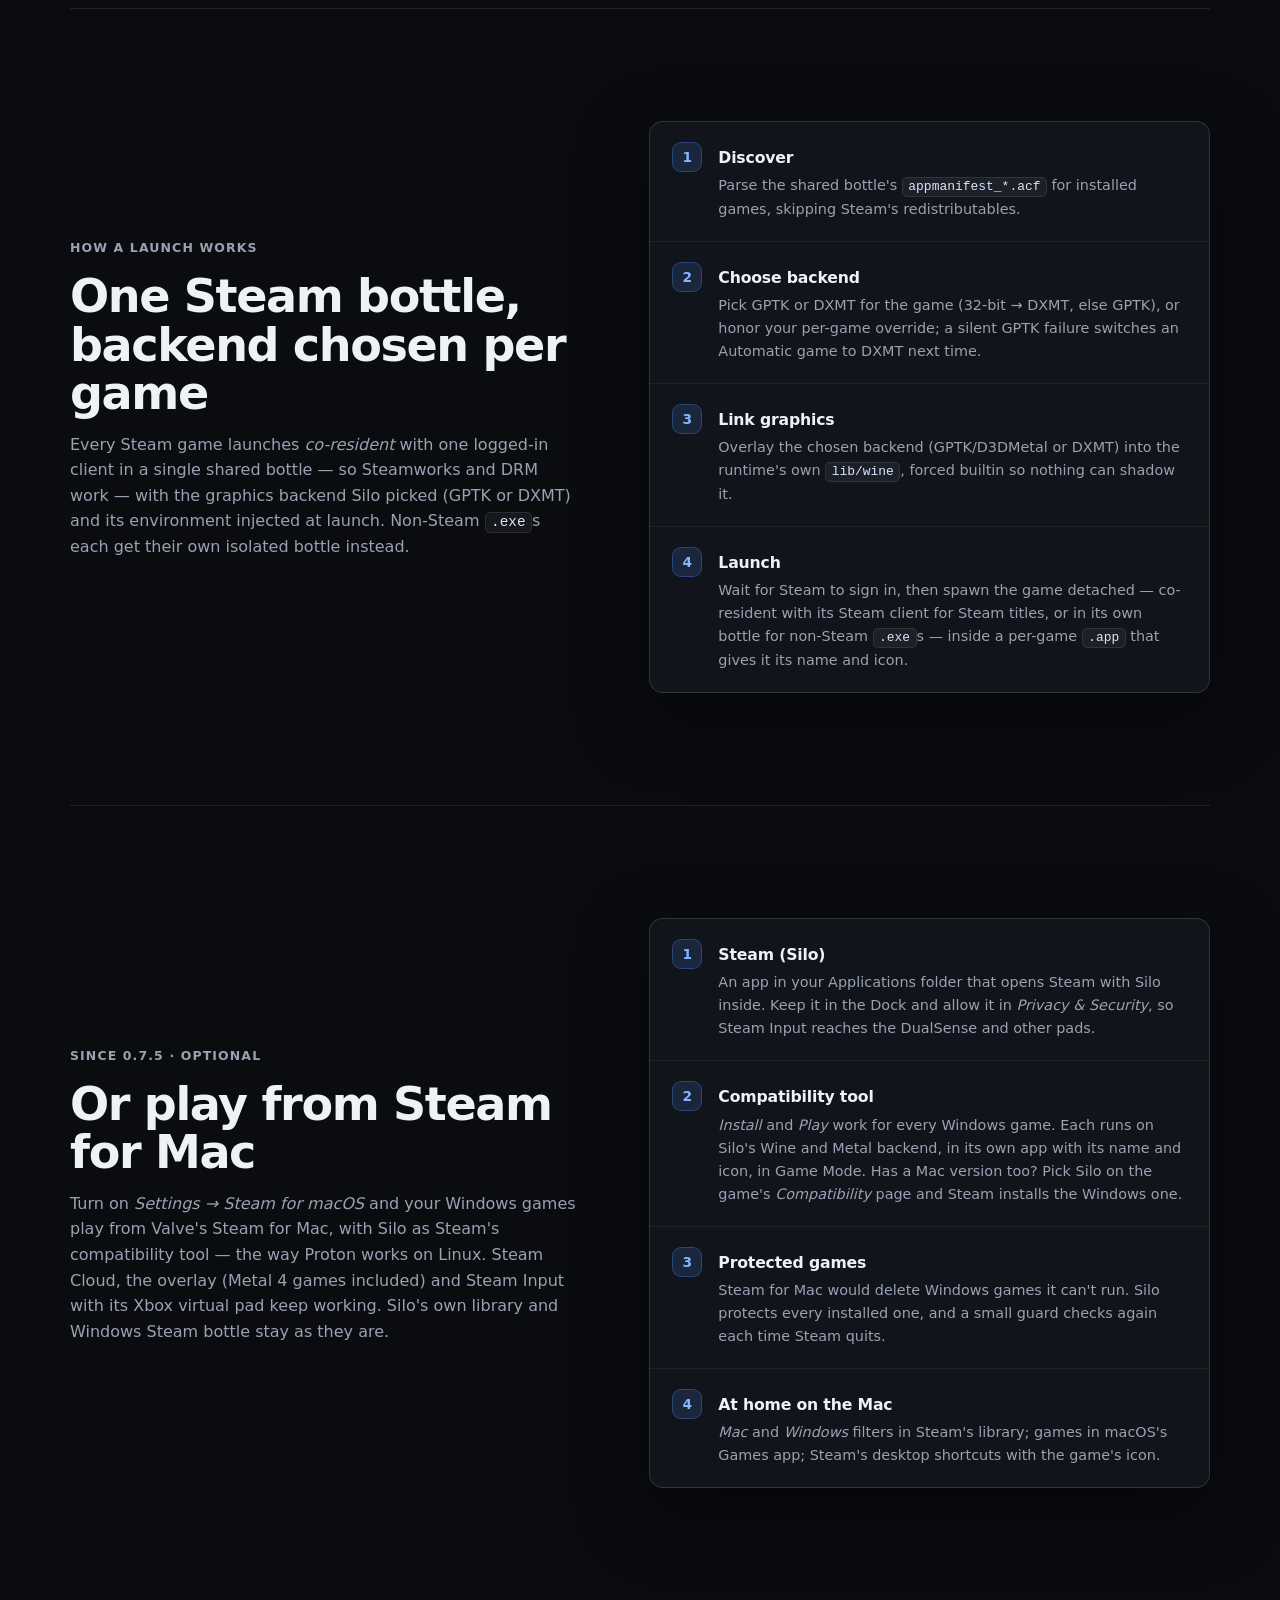
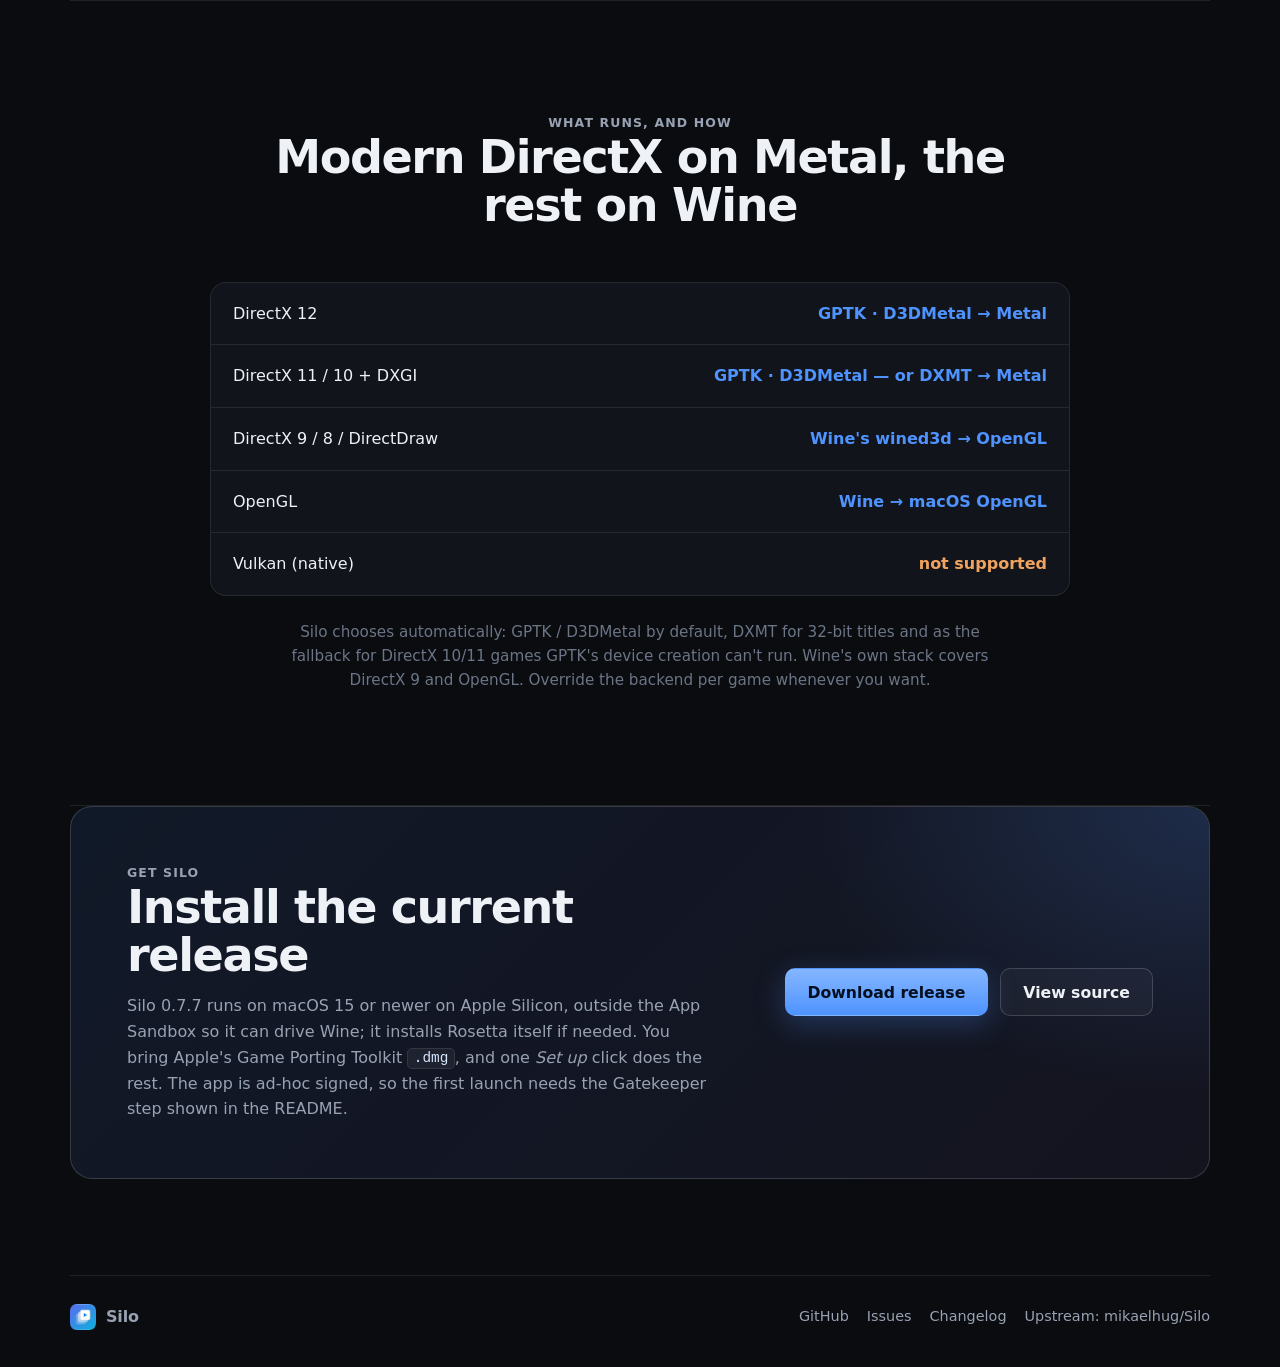
==== commit 18326854: "Silo 0.7.7 Impostazioni di Silo nella pagina Compatibilità di Steam per macOS, installazione senza r" ====
--- a/docs/index.html
+++ b/docs/index.html
@@ -55,7 +55,7 @@
         "applicationCategory": "GameApplication",
         "operatingSystem": "macOS 15+ on Apple Silicon",
         "description": "A native, open-source macOS launcher for Windows Steam games via Wine built from CrossOver's open sources, choosing a Metal graphics backend per game — Apple's Game Porting Toolkit (D3DMetal) or DXMT — with a co-resident Steam client so Steamworks and DRM work.",
-        "softwareVersion": "0.7.6",
+        "softwareVersion": "0.7.7",
         "url": "https://dino0005.github.io/Silo/",
         "downloadUrl": "https://github.com/Dino0005/Silo/releases",
         "codeRepository": "https://github.com/Dino0005/Silo",
@@ -412,7 +412,7 @@
           <p class="eyebrow">Get Silo</p>
           <h2>Install the current release</h2>
           <p>
-            Silo 0.7.6 runs on macOS 15 or newer on Apple Silicon, outside the App
+            Silo 0.7.7 runs on macOS 15 or newer on Apple Silicon, outside the App
             Sandbox so it can drive Wine; it installs Rosetta itself if needed. You
             bring Apple's Game Porting Toolkit <code>.dmg</code>, and one <em>Set up</em>
             click does the rest. The app is ad-hoc signed, so the first launch needs
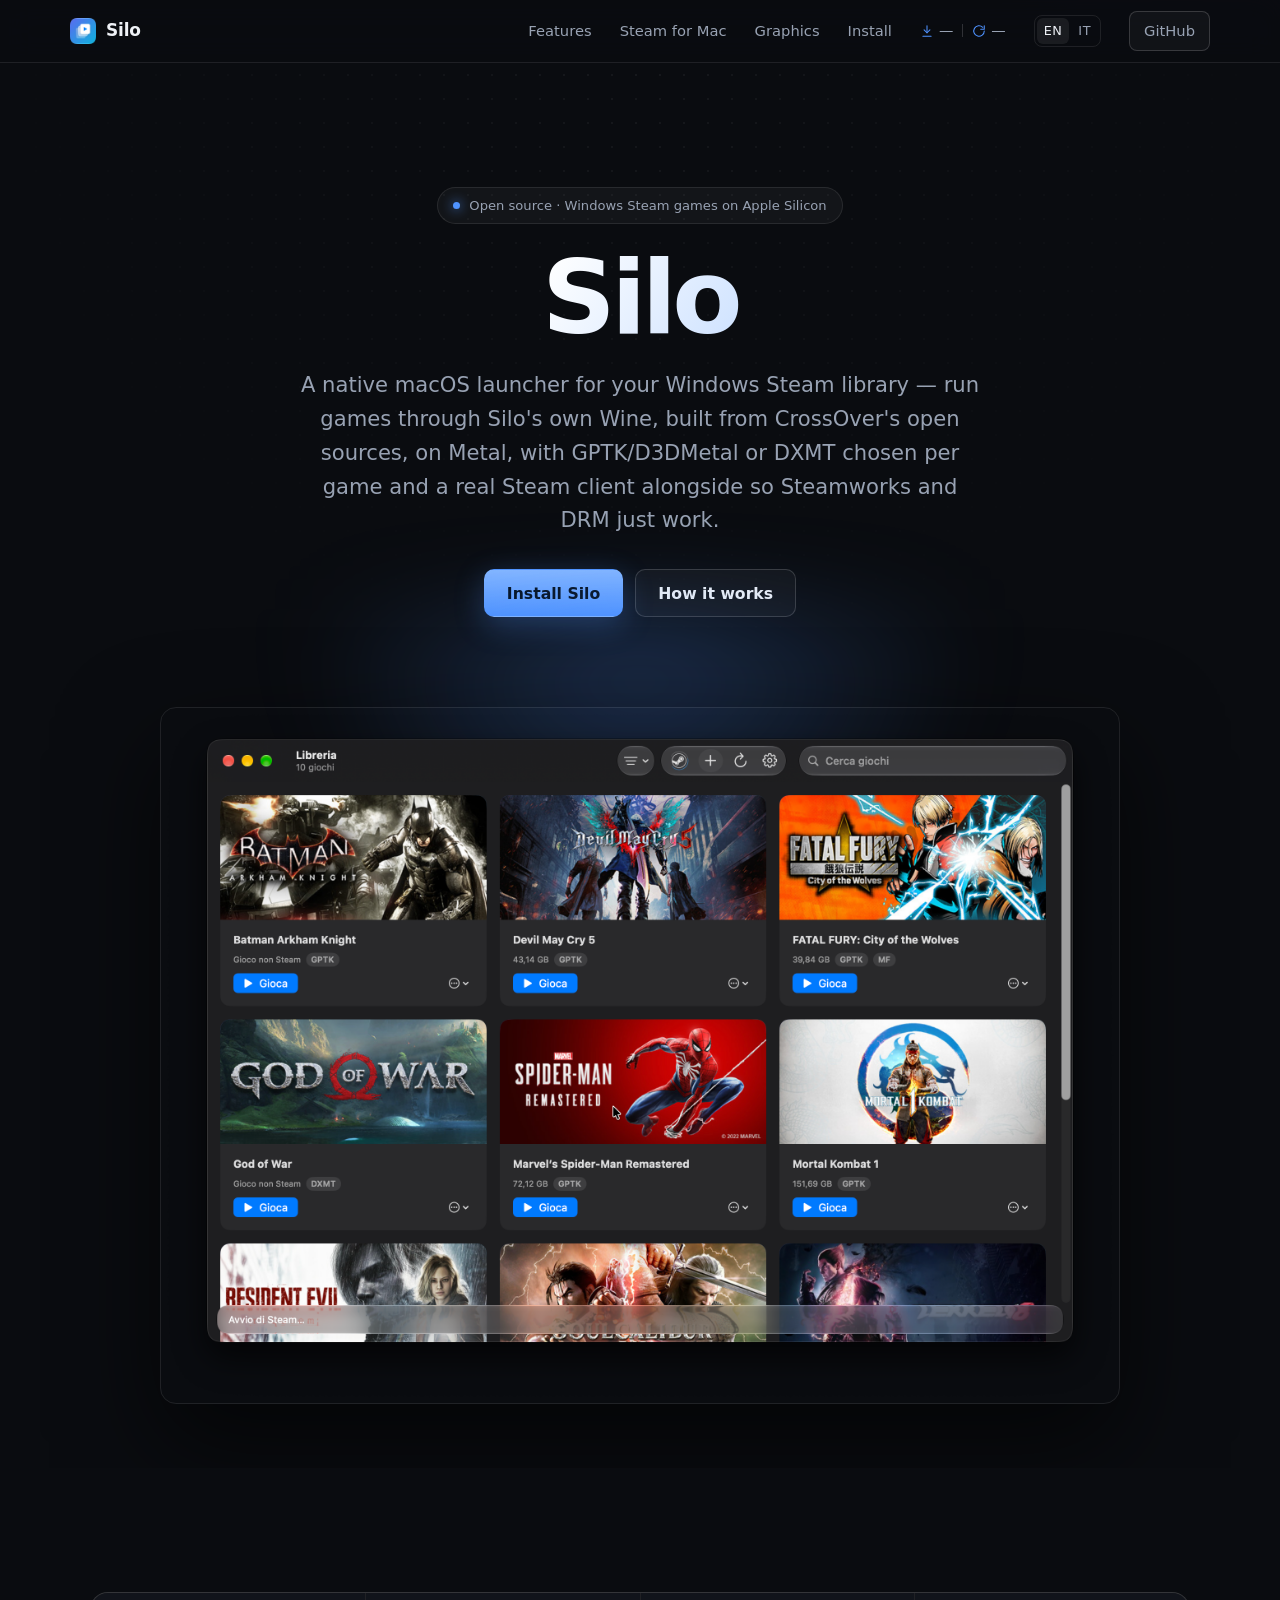
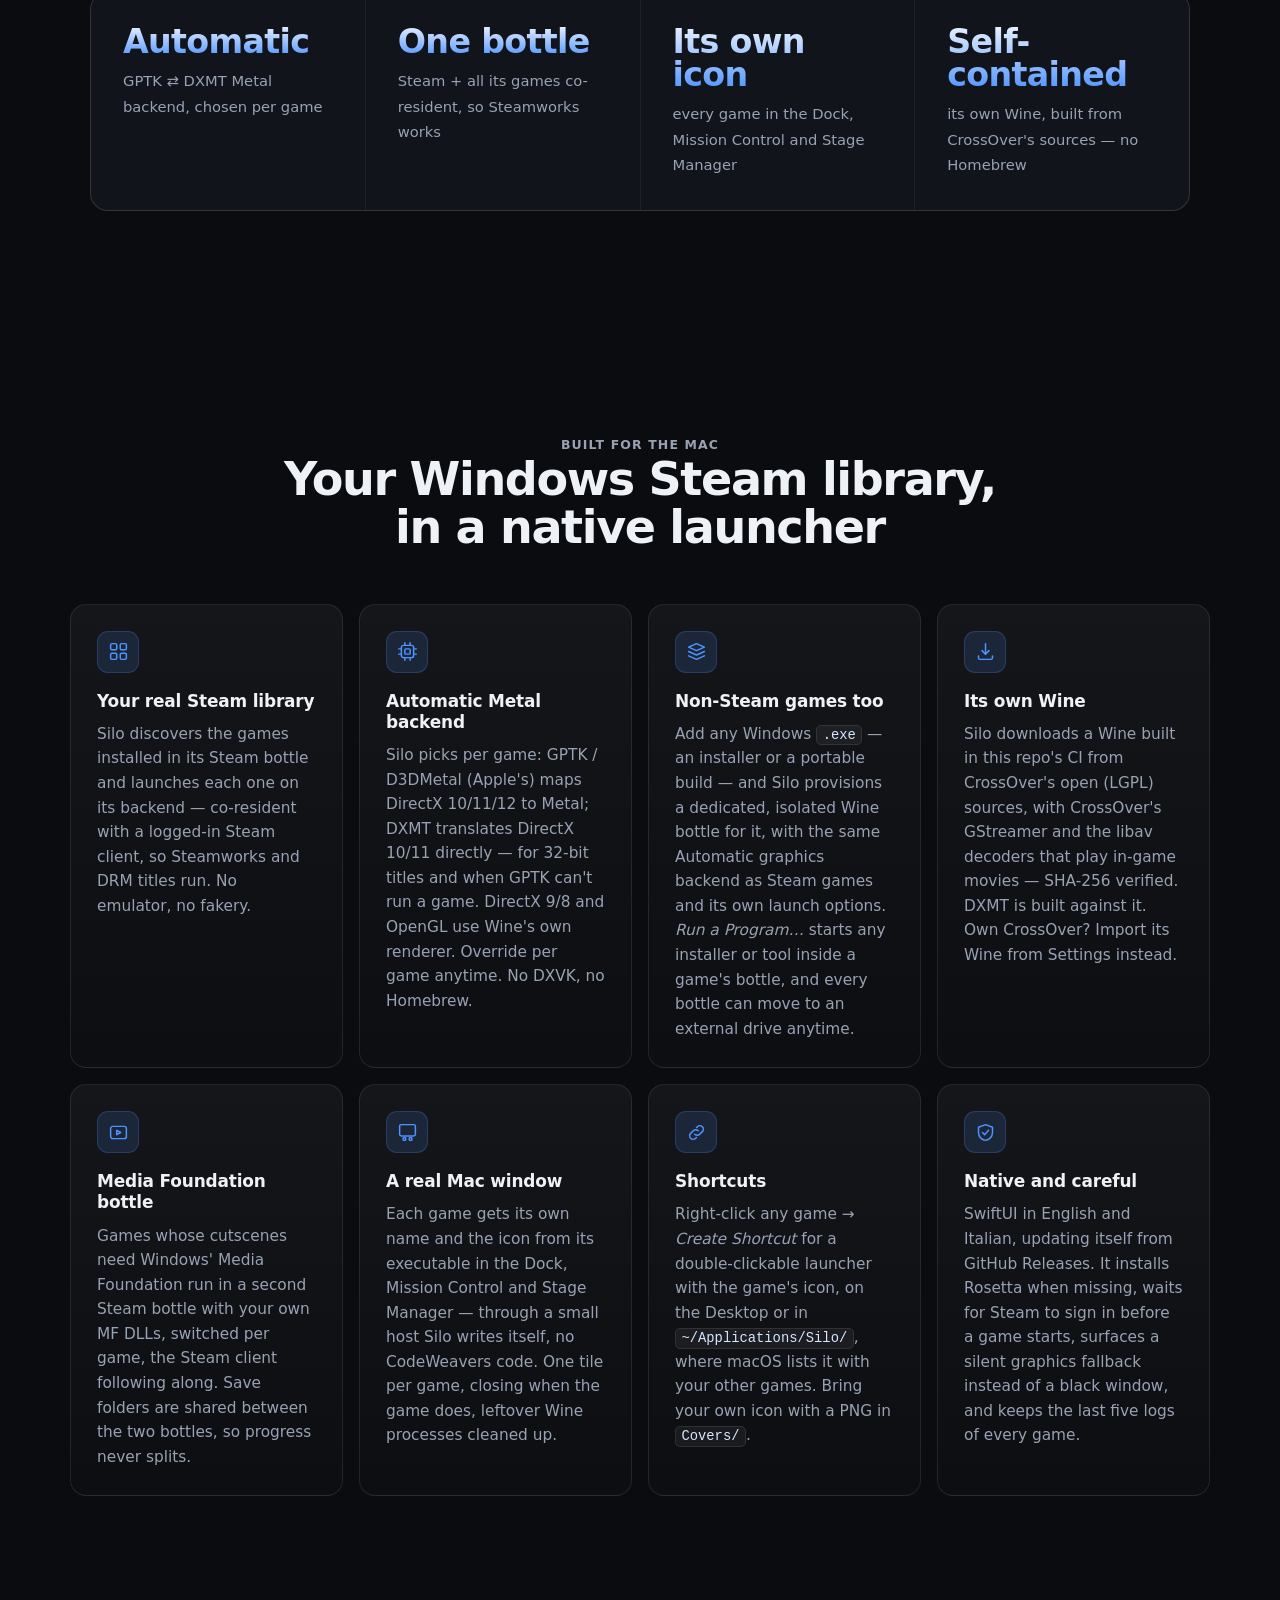
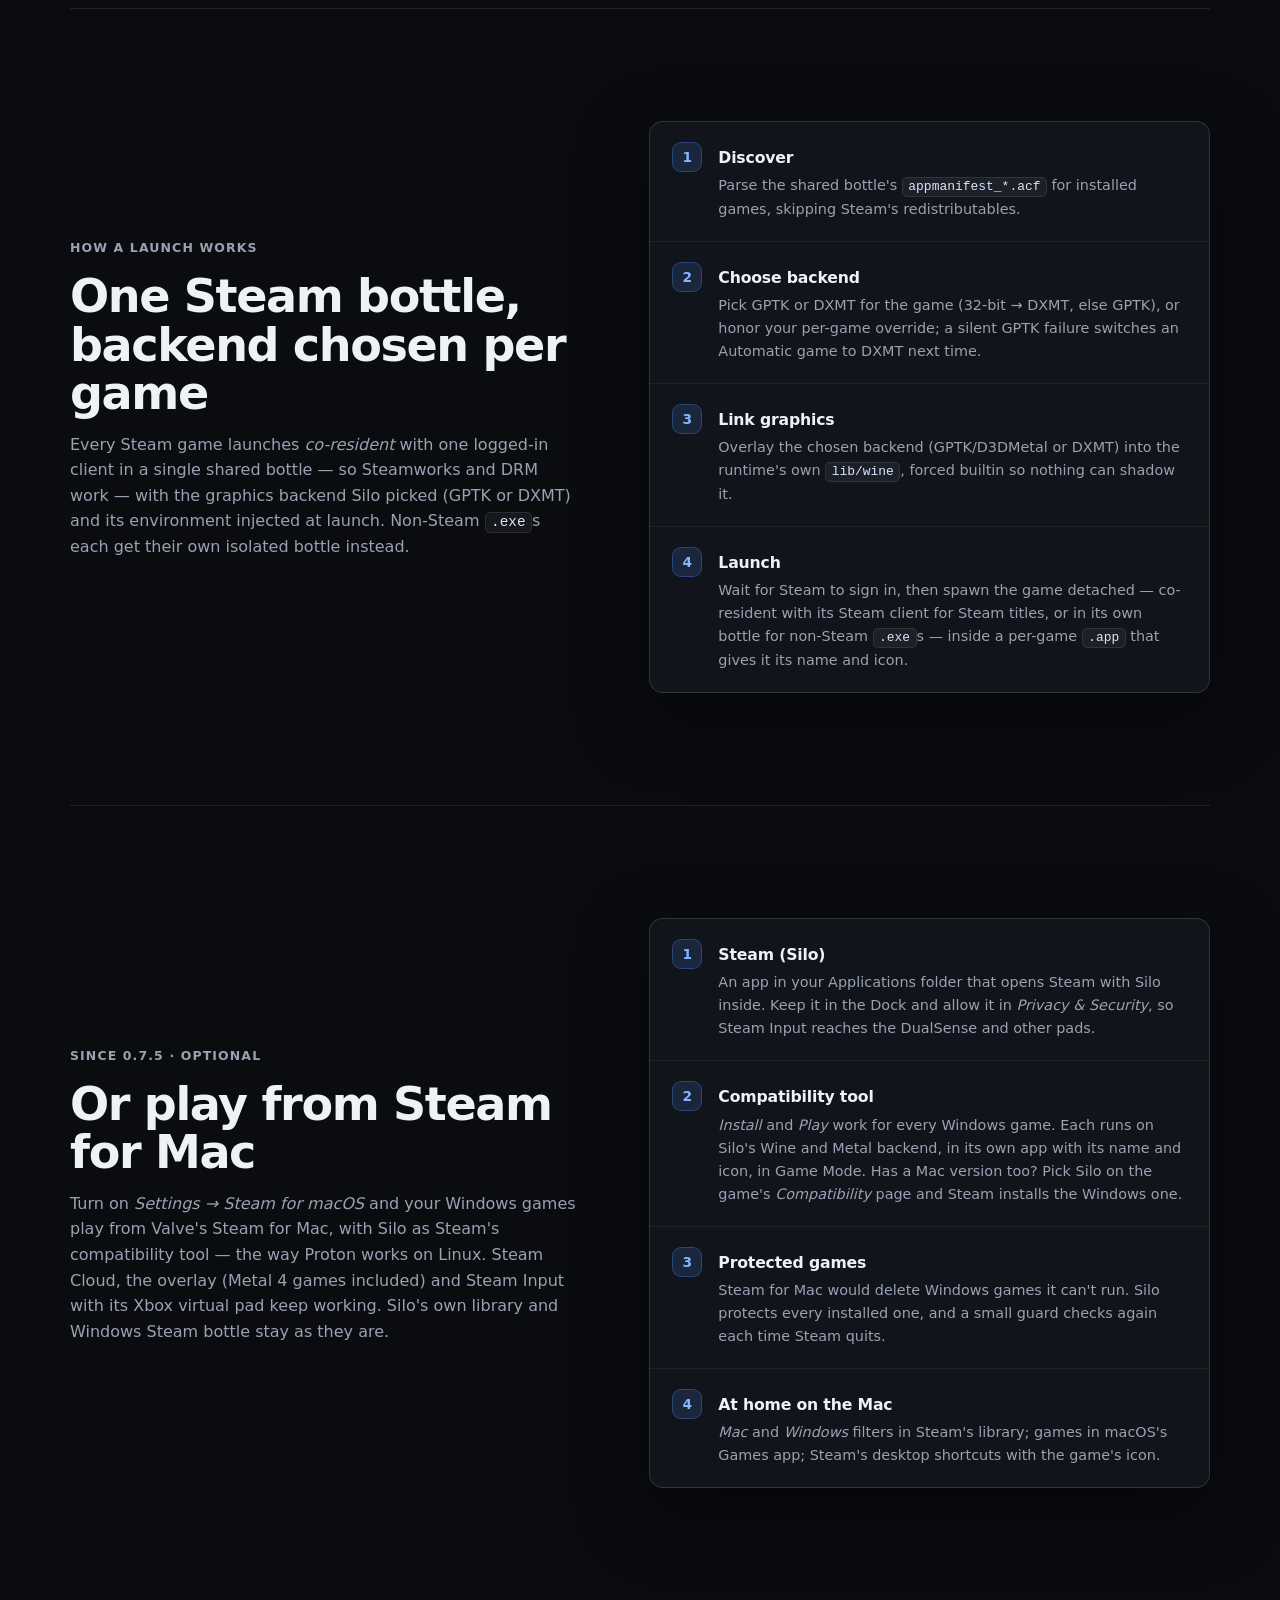
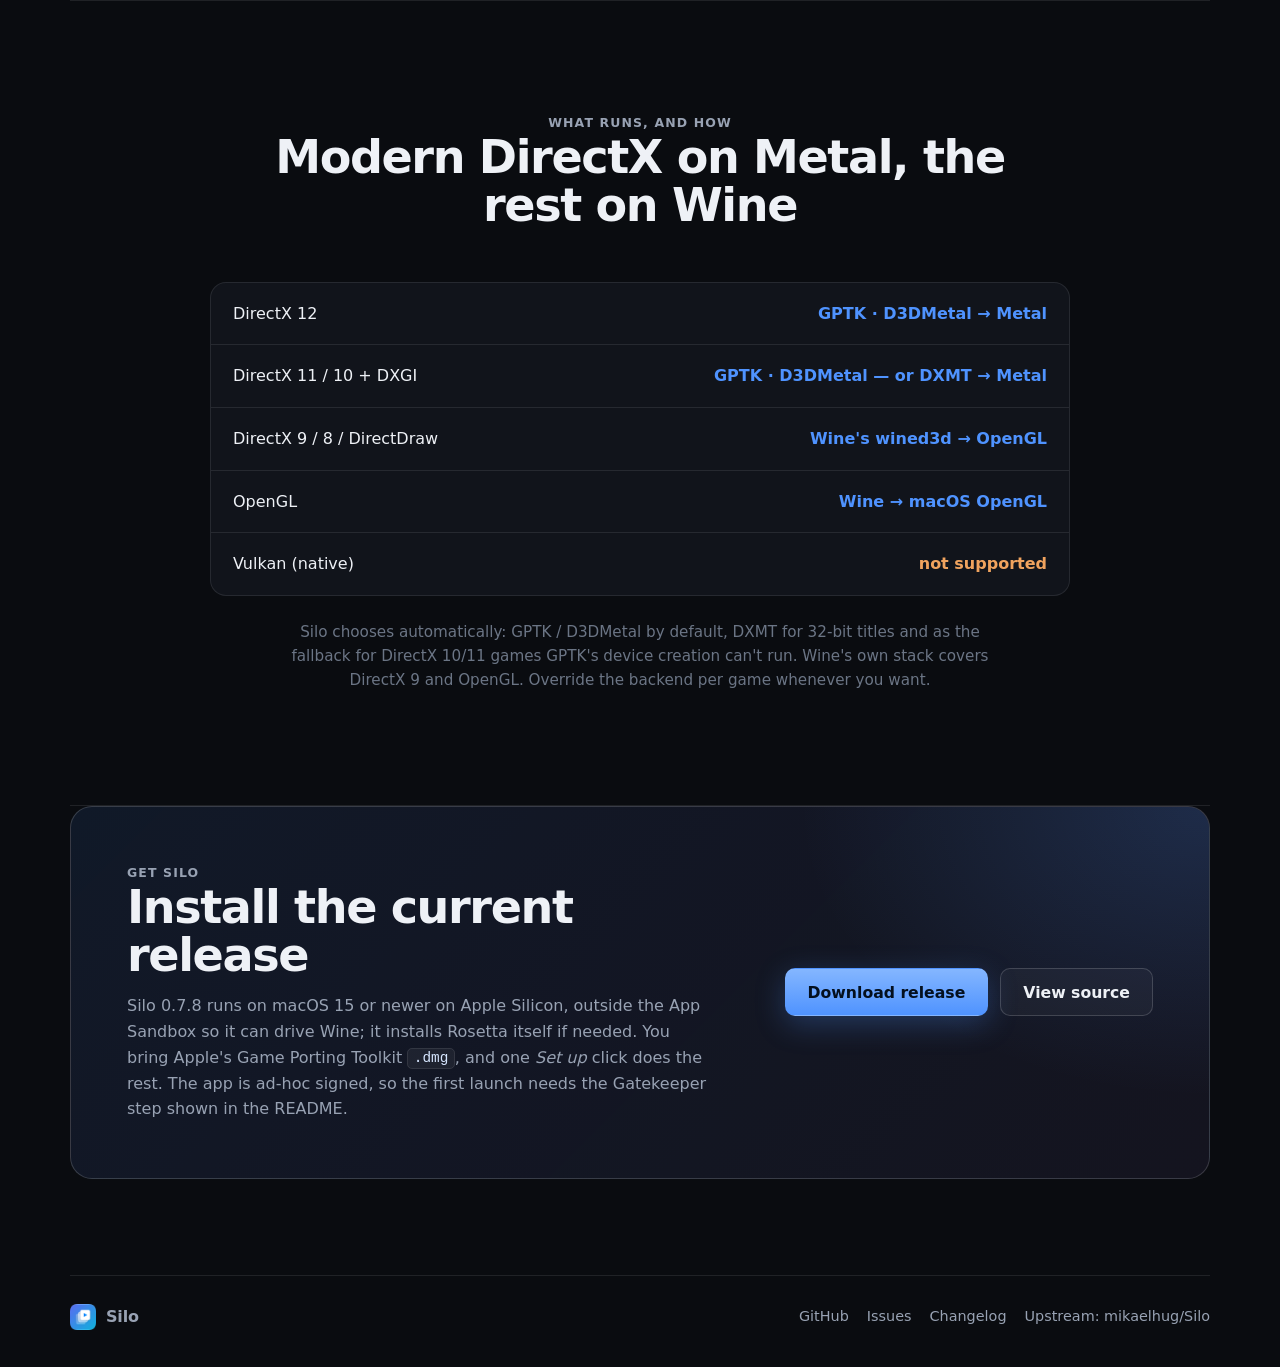
==== commit e7fa6171: "Silo 0.7.8 Correzione Spider-Man 2 (niente più T-pose), Correzione Uncharted (niente crash all'uscit" ====
--- a/docs/index.html
+++ b/docs/index.html
@@ -55,7 +55,7 @@
         "applicationCategory": "GameApplication",
         "operatingSystem": "macOS 15+ on Apple Silicon",
         "description": "A native, open-source macOS launcher for Windows Steam games via Wine built from CrossOver's open sources, choosing a Metal graphics backend per game — Apple's Game Porting Toolkit (D3DMetal) or DXMT — with a co-resident Steam client so Steamworks and DRM work.",
-        "softwareVersion": "0.7.7",
+        "softwareVersion": "0.7.8",
         "url": "https://dino0005.github.io/Silo/",
         "downloadUrl": "https://github.com/Dino0005/Silo/releases",
         "codeRepository": "https://github.com/Dino0005/Silo",
@@ -412,7 +412,7 @@
           <p class="eyebrow">Get Silo</p>
           <h2>Install the current release</h2>
           <p>
-            Silo 0.7.7 runs on macOS 15 or newer on Apple Silicon, outside the App
+            Silo 0.7.8 runs on macOS 15 or newer on Apple Silicon, outside the App
             Sandbox so it can drive Wine; it installs Rosetta itself if needed. You
             bring Apple's Game Porting Toolkit <code>.dmg</code>, and one <em>Set up</em>
             click does the rest. The app is ad-hoc signed, so the first launch needs
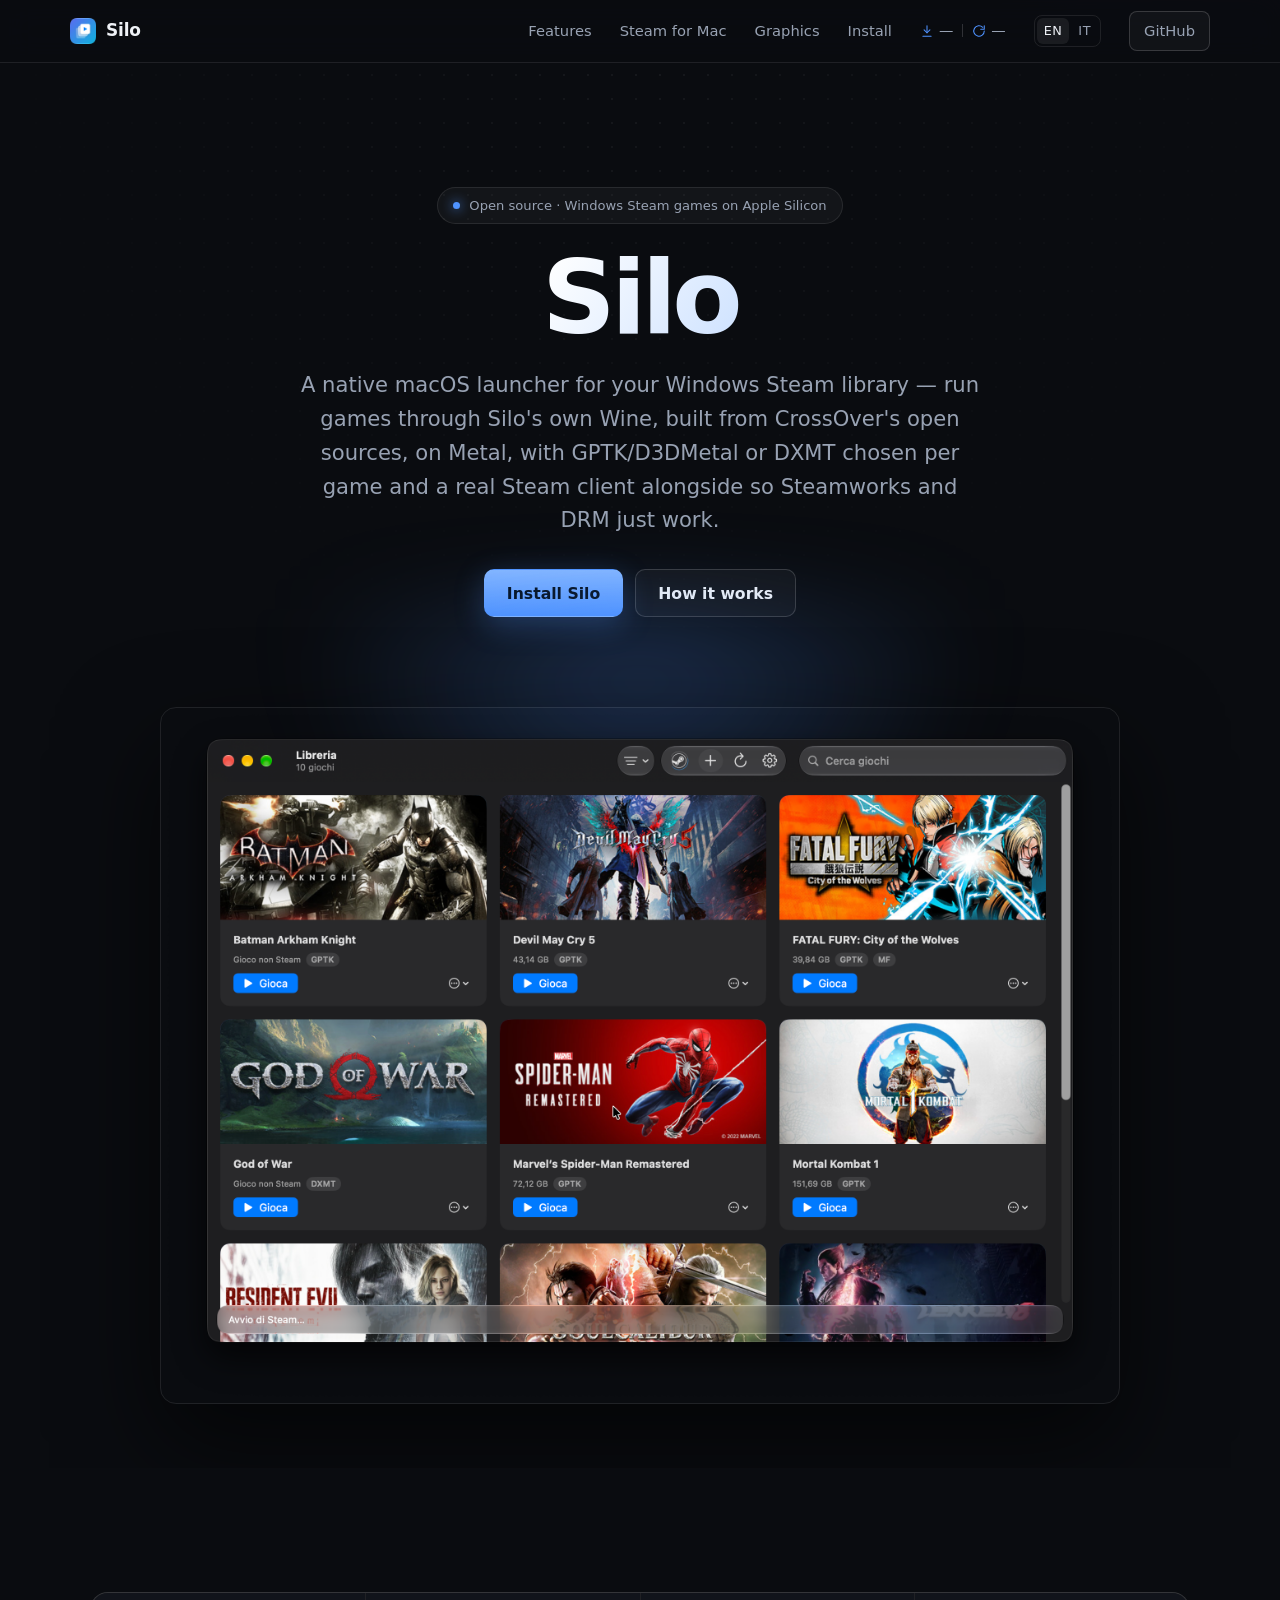
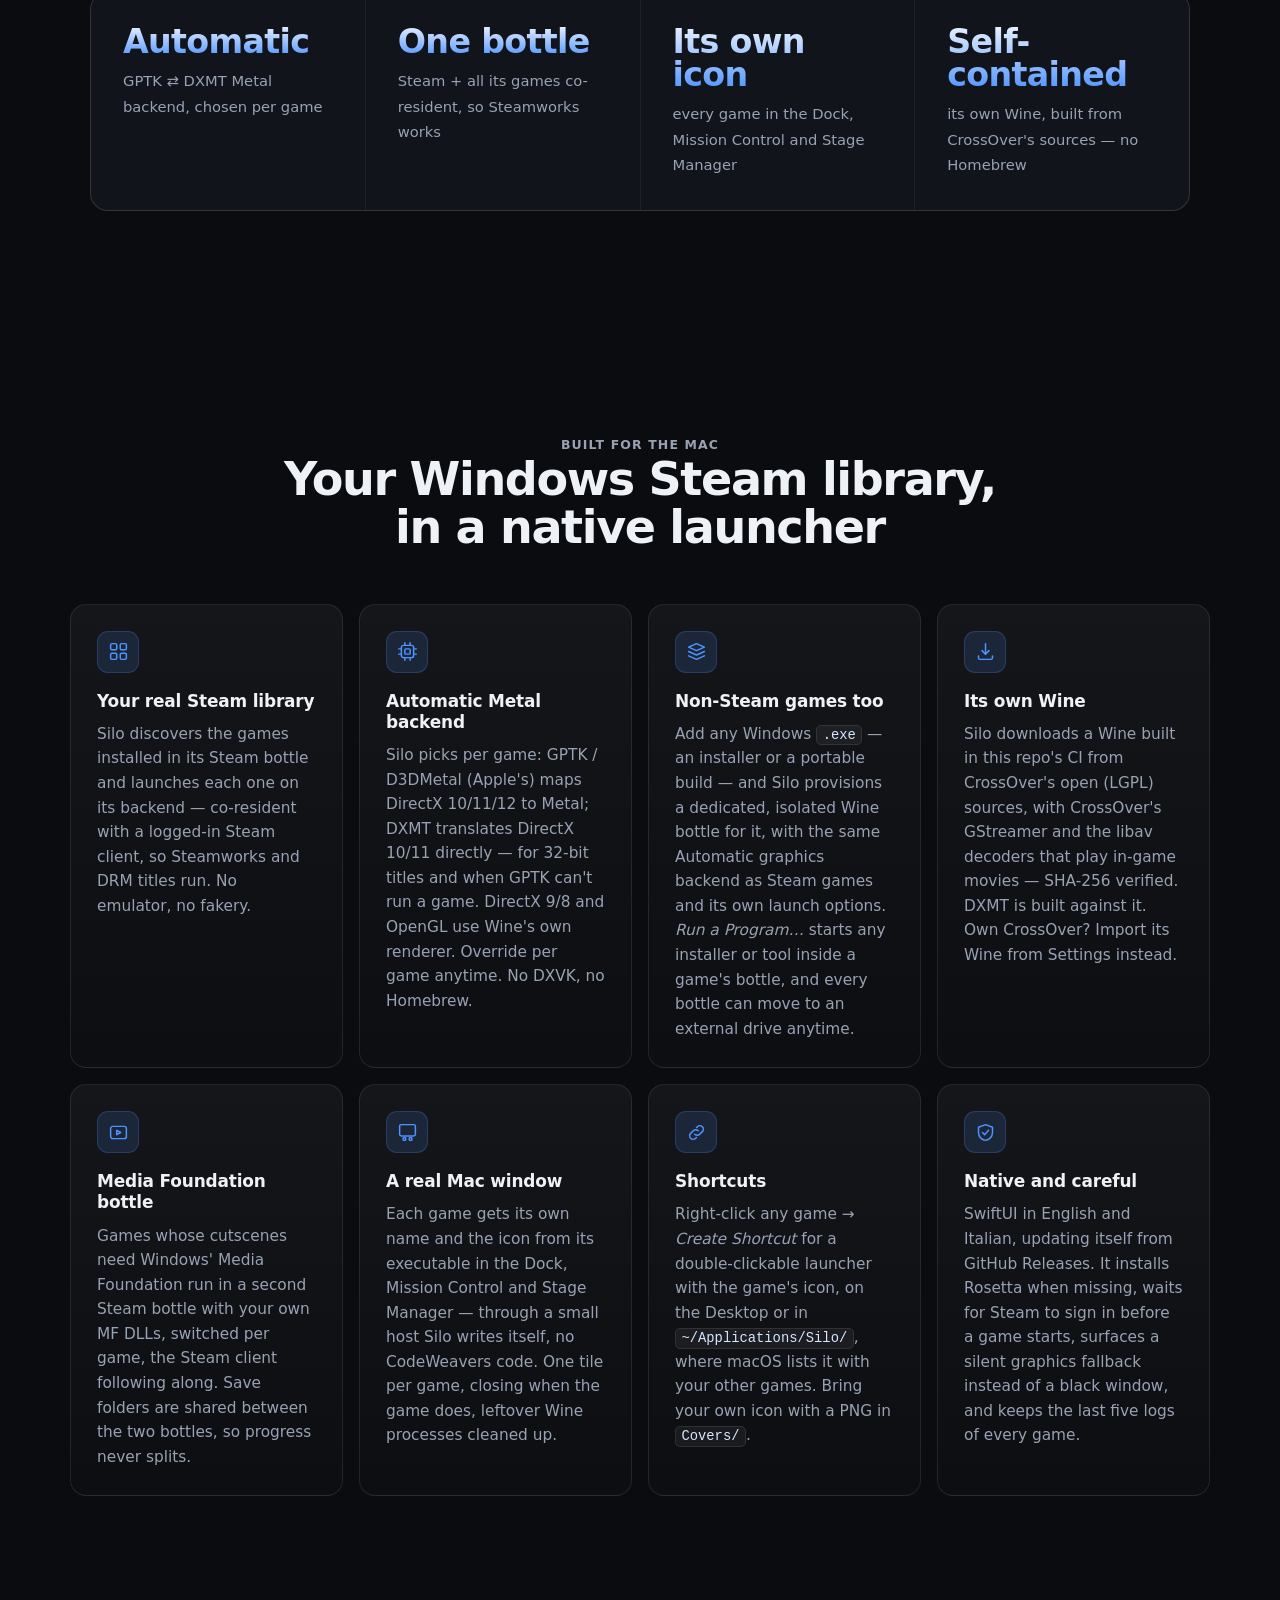
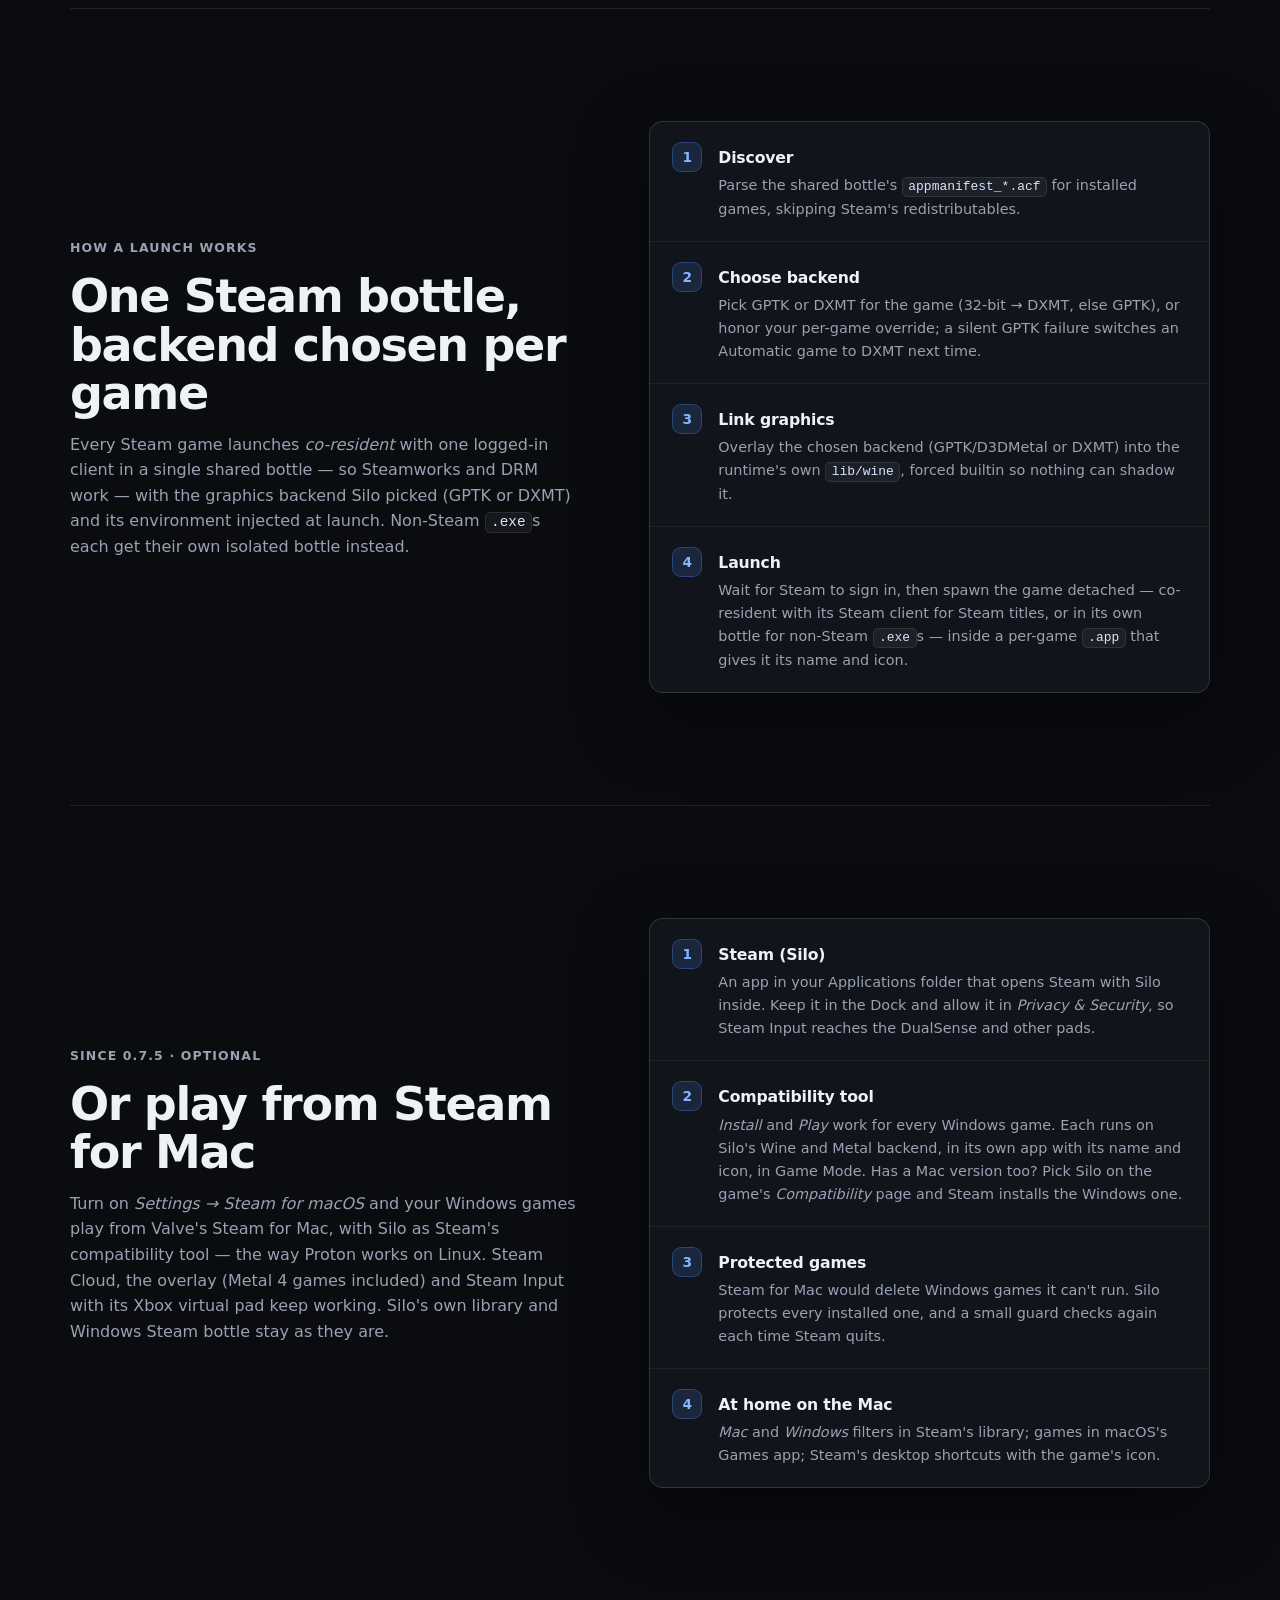
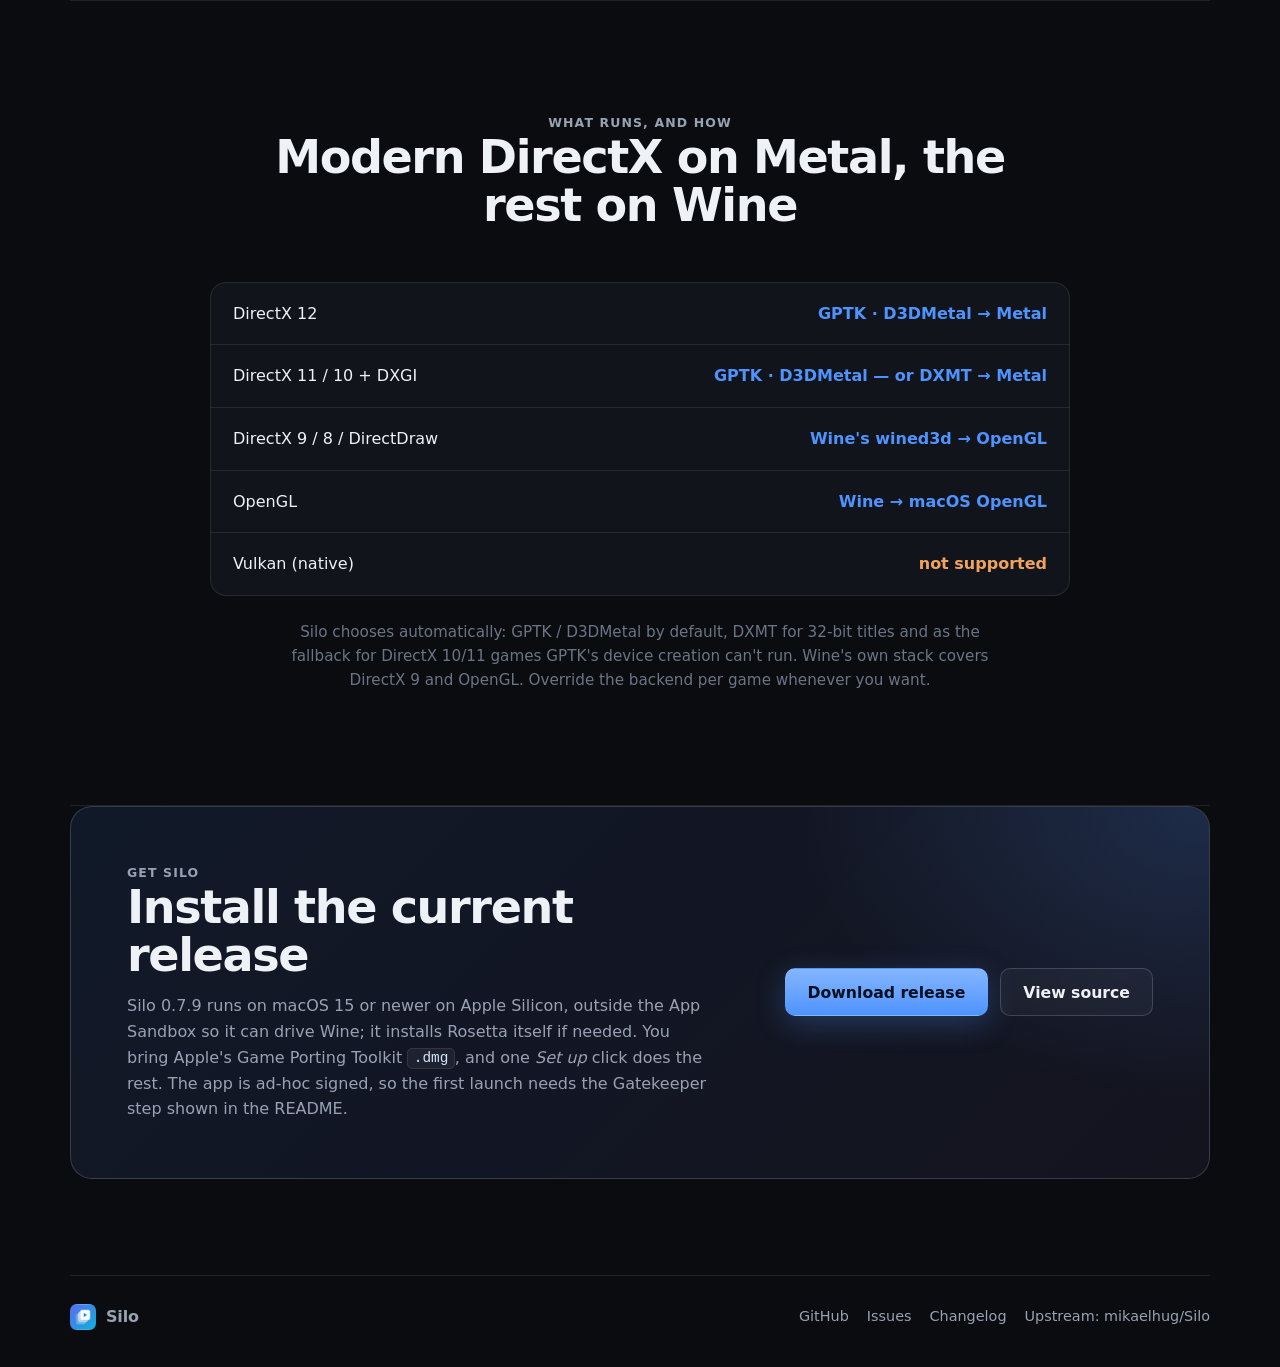
==== commit 5b1ed563: "Silo 0.7.9 Gestisci cache (Impostazioni → Generale) e sezione Cache shader nelle impostazioni del gi" ====
--- a/docs/index.html
+++ b/docs/index.html
@@ -55,7 +55,7 @@
         "applicationCategory": "GameApplication",
         "operatingSystem": "macOS 15+ on Apple Silicon",
         "description": "A native, open-source macOS launcher for Windows Steam games via Wine built from CrossOver's open sources, choosing a Metal graphics backend per game — Apple's Game Porting Toolkit (D3DMetal) or DXMT — with a co-resident Steam client so Steamworks and DRM work.",
-        "softwareVersion": "0.7.8",
+        "softwareVersion": "0.7.9",
         "url": "https://dino0005.github.io/Silo/",
         "downloadUrl": "https://github.com/Dino0005/Silo/releases",
         "codeRepository": "https://github.com/Dino0005/Silo",
@@ -412,7 +412,7 @@
           <p class="eyebrow">Get Silo</p>
           <h2>Install the current release</h2>
           <p>
-            Silo 0.7.8 runs on macOS 15 or newer on Apple Silicon, outside the App
+            Silo 0.7.9 runs on macOS 15 or newer on Apple Silicon, outside the App
             Sandbox so it can drive Wine; it installs Rosetta itself if needed. You
             bring Apple's Game Porting Toolkit <code>.dmg</code>, and one <em>Set up</em>
             click does the rest. The app is ad-hoc signed, so the first launch needs
